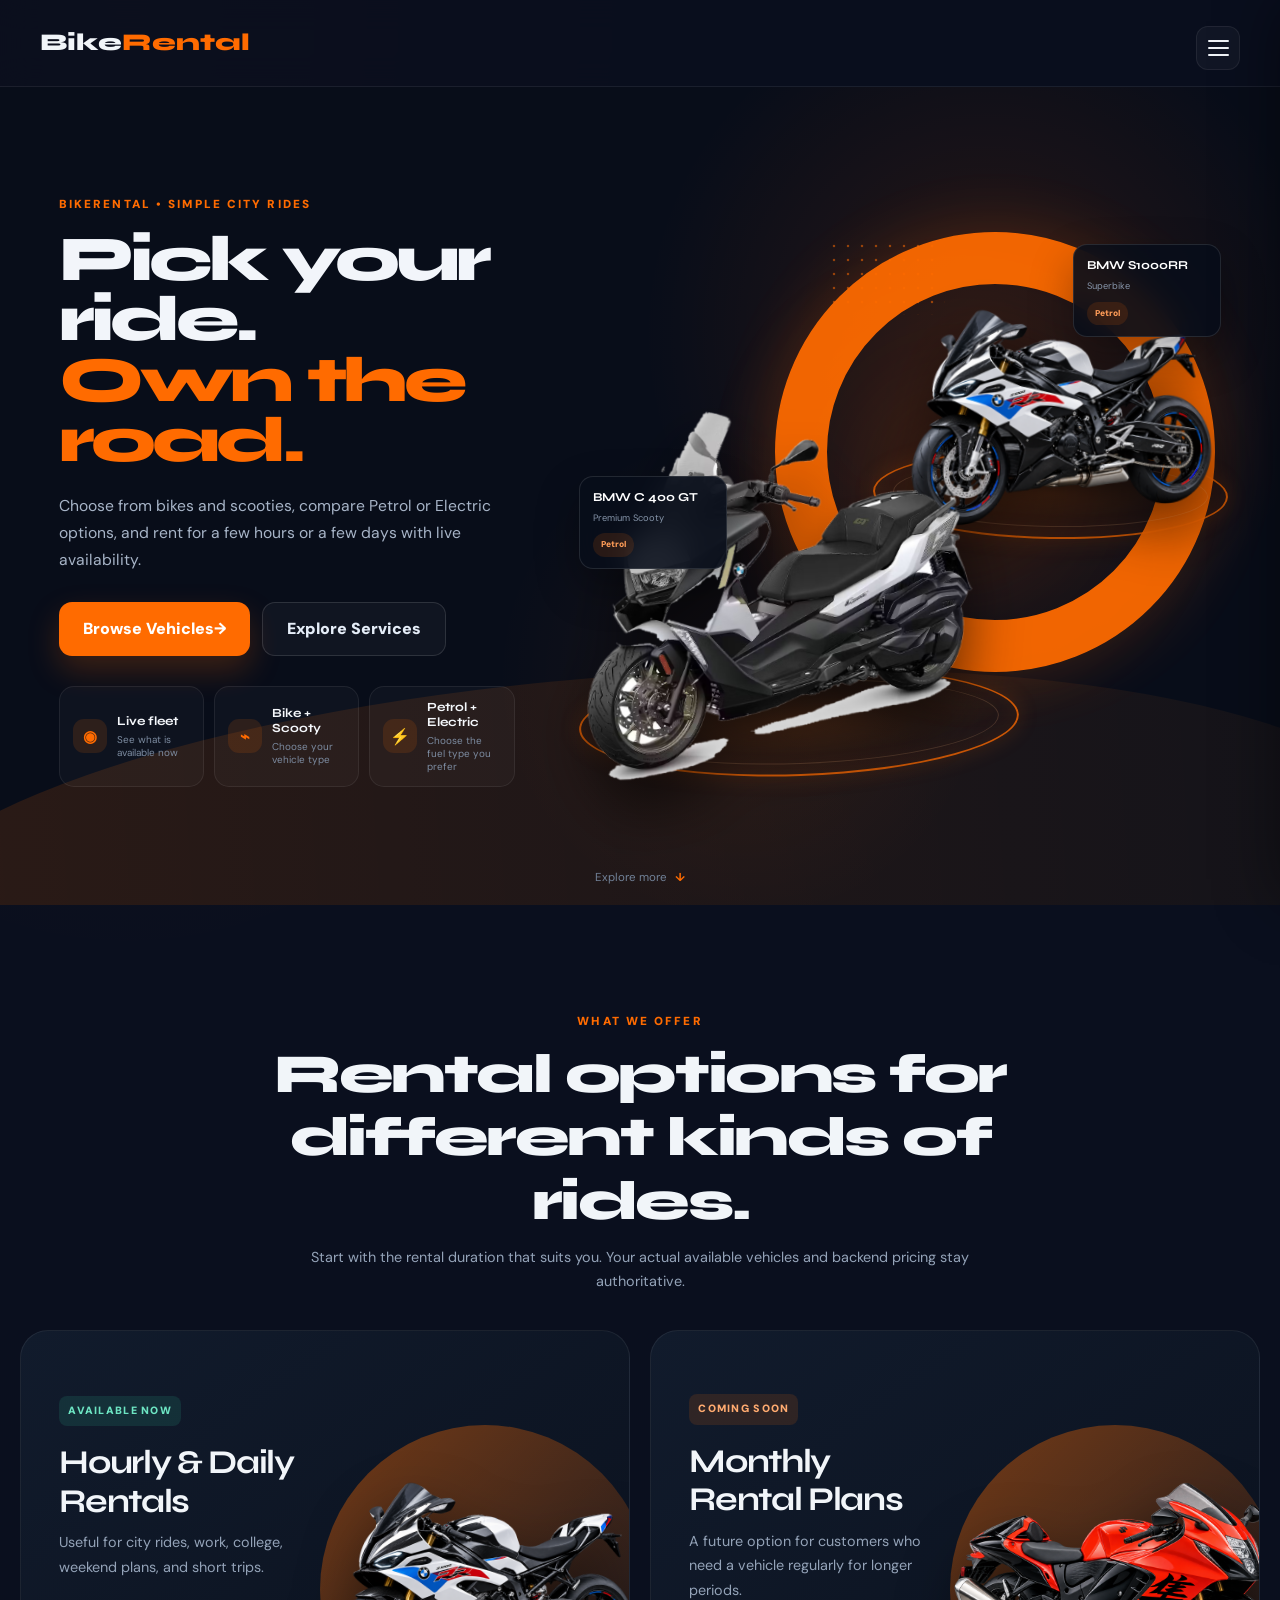
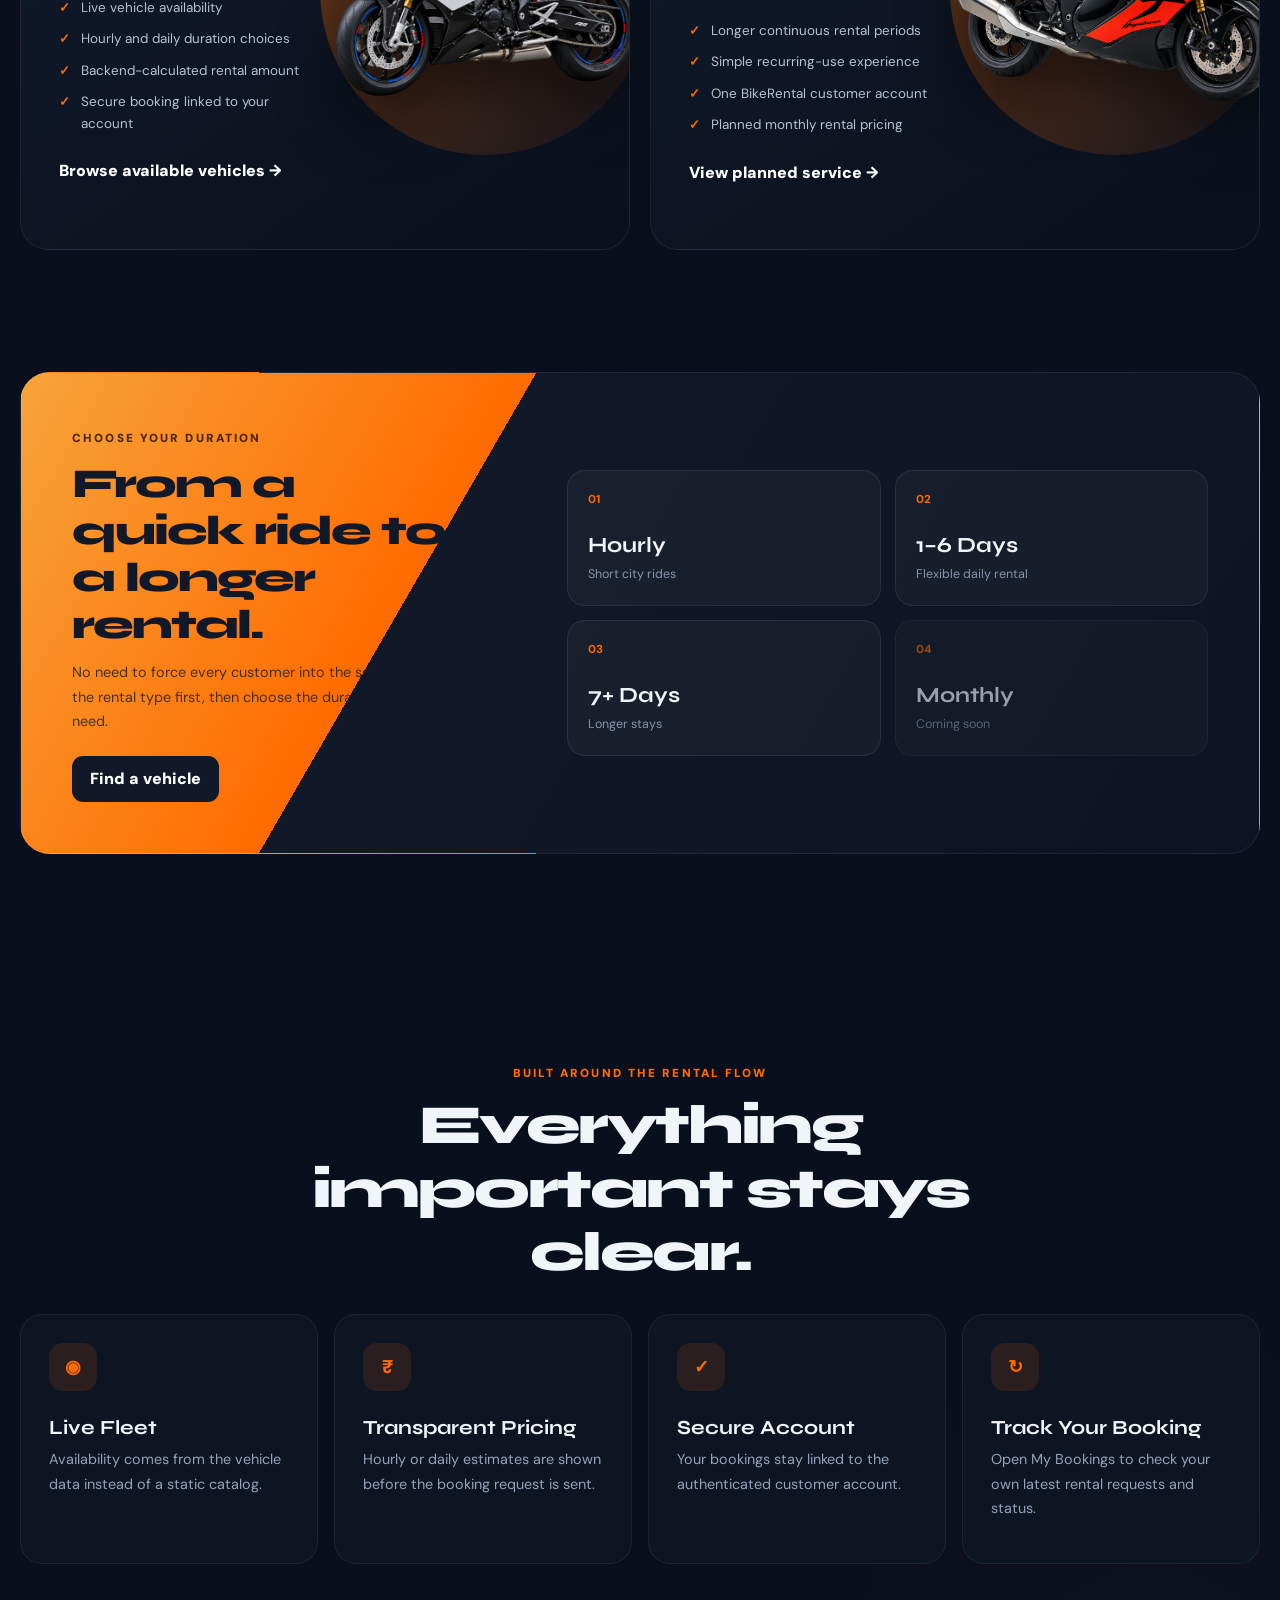
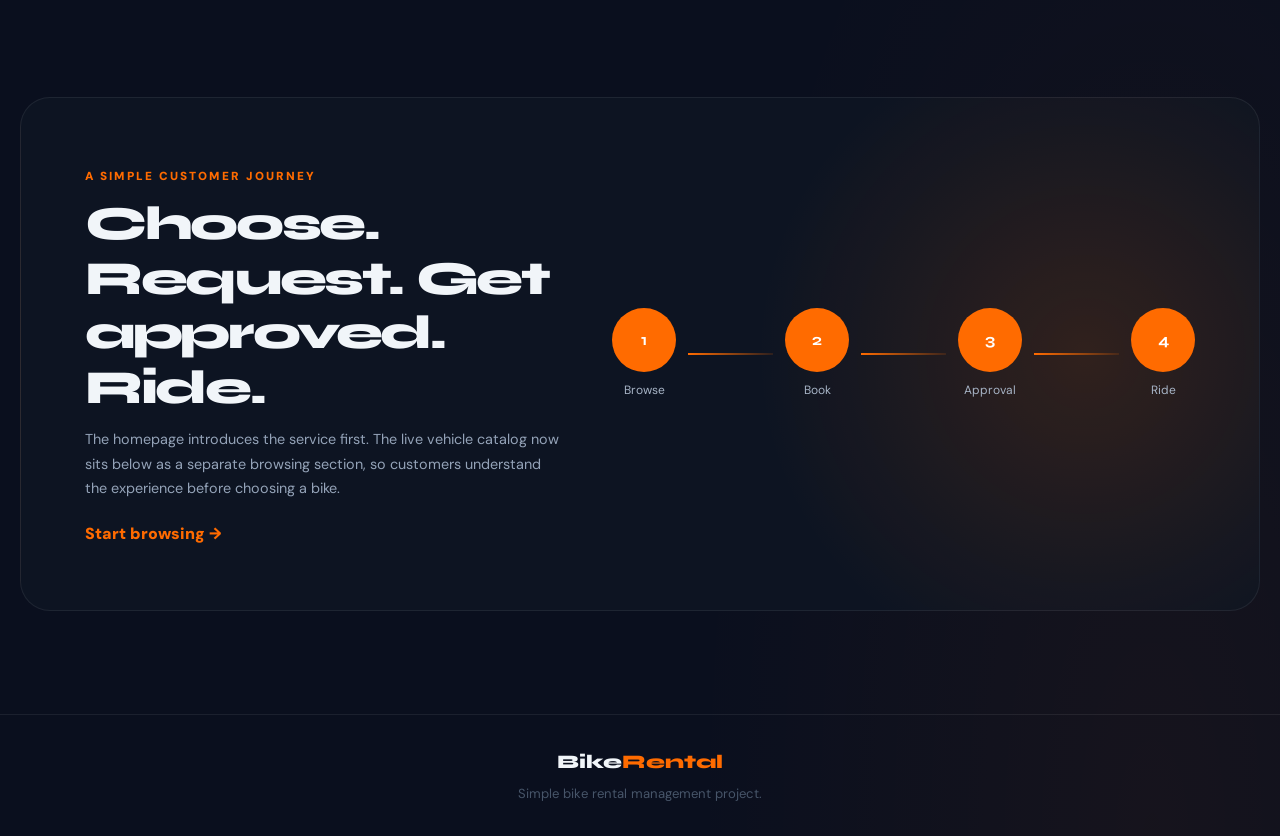
==== frontend/index.html @ 8c38095b "Restore premium responsive two vehicle homepage hero" ====
<!DOCTYPE html>
<html lang="en">

<head>
    <meta charset="UTF-8">
    <meta name="viewport" content="width=device-width, initial-scale=1.0">
    <meta name="theme-color" content="#0a0f1e">
    <title>Bike Rental</title>
    <link rel="stylesheet" href="user.css">
</head>

<body>
    <nav class="navbar">
        <a class="logo logo-link" href="/" aria-label="Bike Rental home">
            Bike<span>Rental</span>
        </a>

        <div class="nav-actions">
            <a class="nav-services-link" href="services.html">Services</a>

            <button id="myBookingsLink" class="nav-bookings-btn" type="button" onclick="scrollToMyBookings()" hidden>
                My Bookings
            </button>

            <a id="accountLink" class="login-nav-btn" href="account.html">
                Login / Sign Up
            </a>

            <div id="userMenu" class="user-menu" hidden>
                <button id="userMenuButton" class="user-menu-button" type="button" onclick="toggleUserMenu(event)"
                    aria-expanded="false">
                    <span id="userAvatar" class="user-avatar">U</span>
                    <span id="userMenuName" class="user-menu-name">User</span>
                    <span class="user-menu-arrow">⌄</span>
                </button>

                <div id="userMenuDropdown" class="user-menu-dropdown" hidden>
                    <a href="account.html"><span>Profile</span></a>
                    <button type="button" onclick="logoutUser()"><span>Logout</span></button>
                </div>
            </div>

            <a class="nav-phone" href="#help">☎ Need help?</a>
        </div>

        <button id="mobileMenuButton" class="mobile-menu-button" type="button"
            aria-label="Open navigation menu" aria-controls="mobileMenu" aria-expanded="false"
            onclick="toggleMobileMenu(event)">
            <span></span>
            <span></span>
            <span></span>
        </button>
    </nav>

    <div id="mobileMenuOverlay" class="mobile-menu-overlay" onclick="closeMobileMenu()"></div>

    <aside id="mobileMenu" class="mobile-menu-drawer" aria-hidden="true" aria-label="Site navigation">
        <div class="mobile-menu-header">
            <a class="logo mobile-menu-logo" href="index.html" onclick="closeMobileMenu()">
                Bike<span>Rental</span>
            </a>
            <button class="mobile-menu-close" type="button" aria-label="Close navigation menu"
                onclick="closeMobileMenu()">×</button>
        </div>

        <div id="mobileUserSummary" class="mobile-user-summary" hidden>
            <span id="mobileUserAvatar" class="mobile-user-avatar">U</span>
            <div>
                <strong id="mobileUserName">User</strong>
                <small>Signed in</small>
            </div>
        </div>

        <nav class="mobile-menu-links" aria-label="Customer menu">
            <a href="index.html" onclick="closeMobileMenu()">
                <span>⌂</span> Home
            </a>
            <a href="vehicles.html" onclick="closeMobileMenu()">
                <span>🏍</span> Browse Vehicles
            </a>
            <a href="services.html" onclick="closeMobileMenu()">
                <span>◇</span> Services
            </a>
            <a href="services.html#daily" onclick="closeMobileMenu()">
                <span>◷</span> Daily Rentals
            </a>
            <a href="services.html#monthly" onclick="closeMobileMenu()">
                <span>◫</span> Monthly Plans
            </a>
            <a href="vehicles.html#my-bookings" onclick="closeMobileMenu()">
                <span>▣</span> My Bookings
            </a>
            <a href="vehicles.html#help" onclick="closeMobileMenu()">
                <span>☎</span> Need Help?
            </a>
        </nav>

        <div class="mobile-menu-account">
            <a id="mobileAccountLink" class="mobile-menu-primary" href="account.html?mode=login"
                onclick="closeMobileMenu()">Login / Sign Up</a>

            <a id="mobileProfileLink" href="account.html" onclick="closeMobileMenu()" hidden>Profile</a>
            <button id="mobileLogoutButton" type="button" onclick="logoutUser(); closeMobileMenu();" hidden>Logout</button>
        </div>
    </aside>

    <main>
        <section class="home-hero home-hero-v8" aria-labelledby="homeHeroTitle">
            <div class="hero-v8-shell">
                <div class="hero-v8-copy">
                    <span class="home-kicker">BIKERENTAL • SIMPLE CITY RIDES</span>

                    <h1 id="homeHeroTitle">
                        Pick your ride.<br>
                        <span>Own the road.</span>
                    </h1>

                    <p>
                        Choose from bikes and scooties, compare Petrol or Electric options,
                        and rent for a few hours or a few days with live availability.
                    </p>

                    <div class="home-hero-actions hero-v8-actions">
                        <a class="home-primary-cta" href="vehicles.html">
                            Browse Vehicles <span>→</span>
                        </a>
                        <a class="home-secondary-cta" href="services.html">
                            Explore Services
                        </a>
                    </div>

                    <div class="hero-v8-highlights" aria-label="Rental highlights">
                        <div>
                            <span class="hero-v8-highlight-icon">◉</span>
                            <div>
                                <strong>Live fleet</strong>
                                <small>See what is available now</small>
                            </div>
                        </div>
                        <div>
                            <span class="hero-v8-highlight-icon">⌁</span>
                            <div>
                                <strong>Bike + Scooty</strong>
                                <small>Choose your vehicle type</small>
                            </div>
                        </div>
                        <div>
                            <span class="hero-v8-highlight-icon">⚡</span>
                            <div>
                                <strong>Petrol + Electric</strong>
                                <small>Choose the fuel type you prefer</small>
                            </div>
                        </div>
                    </div>
                </div>

                <div class="hero-v8-showcase" aria-label="Bike and scooter rental showcase">
                    <div class="hero-v8-glow" aria-hidden="true"></div>
                    <div class="hero-v8-arc" aria-hidden="true"></div>
                    <div class="hero-v8-dots" aria-hidden="true"></div>

                    <div class="hero-v8-platform hero-v8-platform-bike" aria-hidden="true"></div>
                    <div class="hero-v8-platform hero-v8-platform-scooty" aria-hidden="true"></div>

                    <img
                        class="hero-v8-vehicle hero-v8-bike"
                        src="images/bmw_s1000rr_cutout.png"
                        alt="BMW S1000RR sport bike"
                    >

                    <img
                        class="hero-v8-vehicle hero-v8-scooty"
                        src="images/bmw_c400gt_cutout.png"
                        alt="BMW C 400 GT scooter"
                    >

                    <div class="hero-v8-callout hero-v8-callout-bike">
                        <strong>BMW S1000RR</strong>
                        <small>Superbike</small>
                        <span>Petrol</span>
                    </div>

                    <div class="hero-v8-callout hero-v8-callout-scooty">
                        <strong>BMW C 400 GT</strong>
                        <small>Premium Scooty</small>
                        <span>Petrol</span>
                    </div>
                </div>
            </div>

            <a class="hero-scroll-cue hero-v8-scroll" href="#services-preview" aria-label="Scroll to services">
                <span>Explore more</span>
                <b>↓</b>
            </a>
        </section>

        <section id="services-preview" class="home-section home-services-section">
            <div class="home-section-heading">
                <span>WHAT WE OFFER</span>
                <h2>Rental options for different kinds of rides.</h2>
                <p>Start with the rental duration that suits you. Your actual available vehicles and backend pricing stay authoritative.</p>
            </div>

            <div class="home-service-grid">
                <article class="home-service-card home-service-card-live">
                    <div class="home-service-copy">
                        <span class="home-card-label">AVAILABLE NOW</span>
                        <h3>Hourly & Daily Rentals</h3>
                        <p>Useful for city rides, work, college, weekend plans, and short trips.</p>
                        <ul>
                            <li>Live vehicle availability</li>
                            <li>Hourly and daily duration choices</li>
                            <li>Backend-calculated rental amount</li>
                            <li>Secure booking linked to your account</li>
                        </ul>
                        <a href="vehicles.html">Browse available vehicles →</a>
                    </div>
                    <div class="home-service-art">
                        <div class="service-art-circle"></div>
                        <img src="images/bmw_s1000rr_cutout.png" alt="BMW-style sport bike">
                    </div>
                </article>

                <article class="home-service-card home-service-card-coming">
                    <div class="home-service-copy">
                        <span class="home-card-label coming">COMING SOON</span>
                        <h3>Monthly Rental Plans</h3>
                        <p>A future option for customers who need a vehicle regularly for longer periods.</p>
                        <ul>
                            <li>Longer continuous rental periods</li>
                            <li>Simple recurring-use experience</li>
                            <li>One BikeRental customer account</li>
                            <li>Planned monthly rental pricing</li>
                        </ul>
                        <a href="services.html#monthly">View planned service →</a>
                    </div>
                    <div class="home-service-art">
                        <div class="service-art-circle"></div>
                        <img src="images/suzuki_hayabusa_cutout.png" alt="Suzuki-style sport bike">
                    </div>
                </article>
            </div>
        </section>

        <section class="home-section duration-section">
            <div class="duration-banner">
                <div class="duration-intro">
                    <span>CHOOSE YOUR DURATION</span>
                    <h2>From a quick ride to a longer rental.</h2>
                    <p>No need to force every customer into the same plan. Pick the rental type first, then choose the duration you actually need.</p>
                    <a href="vehicles.html">Find a vehicle</a>
                </div>

                <div class="duration-options">
                    <article>
                        <b>01</b>
                        <strong>Hourly</strong>
                        <span>Short city rides</span>
                    </article>
                    <article>
                        <b>02</b>
                        <strong>1–6 Days</strong>
                        <span>Flexible daily rental</span>
                    </article>
                    <article>
                        <b>03</b>
                        <strong>7+ Days</strong>
                        <span>Longer stays</span>
                    </article>
                    <article class="duration-coming">
                        <b>04</b>
                        <strong>Monthly</strong>
                        <span>Coming soon</span>
                    </article>
                </div>
            </div>
        </section>

        <section class="home-section experience-section">
            <div class="home-section-heading compact-heading">
                <span>BUILT AROUND THE RENTAL FLOW</span>
                <h2>Everything important stays clear.</h2>
            </div>

            <div class="experience-grid">
                <article>
                    <div class="experience-icon">◉</div>
                    <h3>Live Fleet</h3>
                    <p>Availability comes from the vehicle data instead of a static catalog.</p>
                </article>
                <article>
                    <div class="experience-icon">₹</div>
                    <h3>Transparent Pricing</h3>
                    <p>Hourly or daily estimates are shown before the booking request is sent.</p>
                </article>
                <article>
                    <div class="experience-icon">✓</div>
                    <h3>Secure Account</h3>
                    <p>Your bookings stay linked to the authenticated customer account.</p>
                </article>
                <article>
                    <div class="experience-icon">↻</div>
                    <h3>Track Your Booking</h3>
                    <p>Open My Bookings to check your own latest rental requests and status.</p>
                </article>
            </div>
        </section>

        <section class="home-section rider-story-section">
            <div class="rider-story-card">
                <div class="rider-story-copy">
                    <span>A SIMPLE CUSTOMER JOURNEY</span>
                    <h2>Choose. Request. Get approved. Ride.</h2>
                    <p>The homepage introduces the service first. The live vehicle catalog now sits below as a separate browsing section, so customers understand the experience before choosing a bike.</p>
                    <a href="vehicles.html">Start browsing →</a>
                </div>
                <div class="rider-story-steps" aria-label="Booking flow">
                    <div><b>1</b><span>Browse</span></div>
                    <i></i>
                    <div><b>2</b><span>Book</span></div>
                    <i></i>
                    <div><b>3</b><span>Approval</span></div>
                    <i></i>
                    <div><b>4</b><span>Ride</span></div>
                </div>
            </div>
        </section>

    </main>


    <footer>
        <div class="logo">Bike<span>Rental</span></div>
        <div>Simple bike rental management project.</div>
    </footer>

    <script src="config.js"></script>
    <script src="home.js"></script>
</body>

</html>
---- frontend/user.css ----
/* ==============================
   🎨 CSS VARIABLES & THEME
============================== */
@import url('https://fonts.googleapis.com/css2?family=Syne:wght@400;600;700;800&family=DM+Sans:wght@400;500;600&display=swap');

:root {
    --bg-base:        #0a0f1e;
    --bg-card:        #111827;
    --bg-card-hover:  #1a2438;
    --bg-input:       #1e293b;
    --orange:         #ff6b00;
    --orange-soft:    rgba(255, 107, 0, 0.12);
    --orange-border:  rgba(255, 107, 0, 0.35);
    --green:          #22c55e;
    --green-dark:     #16a34a;
    --red:            #ef4444;
    --text-primary:   #f1f5f9;
    --text-secondary: #94a3b8;
    --text-muted:     #475569;
    --border:         rgba(255, 255, 255, 0.07);
    --border-hover:   rgba(255, 255, 255, 0.14);
    --radius-sm:      8px;
    --radius-md:      14px;
    --radius-lg:      20px;
    --radius-xl:      28px;
    --shadow-card:    0 4px 24px rgba(0, 0, 0, 0.45);
    --shadow-hover:   0 12px 40px rgba(0, 0, 0, 0.6);
    --font-display:   'Syne', sans-serif;
    --font-body:      'DM Sans', sans-serif;
    --transition:     0.25s cubic-bezier(0.4, 0, 0.2, 1);
}

/* ==============================
   🌙 RESET & GLOBAL
============================== */
*, *::before, *::after {
    box-sizing: border-box;
    margin: 0;
    padding: 0;
}

html {
    scroll-behavior: smooth;
}

body {
    font-family: var(--font-body);
    background: var(--bg-base);
    color: var(--text-primary);
    line-height: 1.6;
    min-height: 100vh;
    overflow-x: hidden;
    /* subtle noise grain */
    background-image:
        radial-gradient(ellipse 80% 40% at 10% 0%, rgba(255,107,0,0.07) 0%, transparent 60%),
        radial-gradient(ellipse 60% 50% at 90% 100%, rgba(255,107,0,0.05) 0%, transparent 60%);
}

/* ==============================
   🔤 TYPOGRAPHY
============================== */
h1, h2, h3, h4 {
    font-family: var(--font-display);
    font-weight: 800;
    line-height: 1.15;
    color: var(--text-primary);
}

h1 { font-size: clamp(2rem, 5vw, 3.5rem); }
h2 { font-size: clamp(1.5rem, 3vw, 2.25rem); }
h3 { font-size: 1.1rem; font-weight: 700; }

p {
    font-size: 0.9rem;
    color: var(--text-secondary);
    line-height: 1.7;
}

.accent { color: var(--orange); }

/* ==============================
   🧭 NAVBAR
============================== */
nav, .navbar {
    display: flex;
    align-items: center;
    justify-content: space-between;
    padding: 1rem 2.5rem;
    background: rgba(10, 15, 30, 0.85);
    backdrop-filter: blur(16px);
    -webkit-backdrop-filter: blur(16px);
    border-bottom: 1px solid var(--border);
    position: sticky;
    top: 0;
    z-index: 100;
}

.logo {
    font-family: var(--font-display);
    font-size: 1.5rem;
    font-weight: 800;
    color: var(--text-primary);
}

.logo span { color: var(--orange); }

.nav-links {
    display: flex;
    gap: 2rem;
    list-style: none;
}

.nav-links a {
    font-family: var(--font-body);
    font-size: 0.9rem;
    font-weight: 500;
    color: var(--text-secondary);
    text-decoration: none;
    transition: color var(--transition);
}

.nav-links a:hover { color: var(--text-primary); }

.nav-phone {
    display: flex;
    align-items: center;
    gap: 8px;
    font-size: 0.88rem;
    font-weight: 600;
    color: var(--orange);
    text-decoration: none;
}

/* ==============================
   📦 SECTION WRAPPER
============================== */
.section {
    padding: 4rem 2rem;
    max-width: 1200px;
    margin: 0 auto;
}

.section-label {
    display: inline-block;
    font-size: 0.7rem;
    font-weight: 700;
    letter-spacing: 0.15em;
    text-transform: uppercase;
    color: var(--orange);
    background: var(--orange-soft);
    border: 1px solid var(--orange-border);
    border-radius: 100px;
    padding: 5px 14px;
    margin-bottom: 12px;
}

/* ==============================
   🚲 VEHICLE GRID
============================== */
.grid {
    display: grid;
    grid-template-columns: repeat(auto-fill, minmax(240px, 1fr));
    gap: 20px;
    padding: 20px;
}

/* ==============================
   🃏 VEHICLE CARD
============================== */
.card {
    background: var(--bg-card);
    border: 1px solid var(--border);
    border-radius: var(--radius-lg);
    padding: 0;
    overflow: hidden;
    transition: transform var(--transition), box-shadow var(--transition), border-color var(--transition);
    cursor: pointer;
    position: relative;
}

.card::before {
    content: '';
    position: absolute;
    inset: 0;
    border-radius: var(--radius-lg);
    background: linear-gradient(135deg, var(--orange-soft) 0%, transparent 60%);
    opacity: 0;
    transition: opacity var(--transition);
    pointer-events: none;
    z-index: 0;
}

.card:hover {
    transform: translateY(-6px);
    box-shadow: var(--shadow-hover);
    border-color: var(--orange-border);
}

.card:hover::before {
    opacity: 1;
}

.card-body {
    padding: 14px 16px 18px;
    position: relative;
    z-index: 1;
}

/* ==============================
   🖼 CARD IMAGE
============================== */
.card img,
img {
    width: 100%;
    height: 160px;
    object-fit: cover;
    border-radius: 0;
    display: block;
    transition: transform var(--transition);
}

.card:hover img {
    transform: scale(1.04);
}

/* availability badge */
.badge {
    position: absolute;
    top: 12px;
    right: 12px;
    font-size: 0.68rem;
    font-weight: 700;
    letter-spacing: 0.06em;
    text-transform: uppercase;
    padding: 4px 10px;
    border-radius: 100px;
    z-index: 2;
}

.badge.available {
    background: rgba(34, 197, 94, 0.2);
    color: #4ade80;
    border: 1px solid rgba(34, 197, 94, 0.4);
}

.badge.unavailable {
    background: rgba(239, 68, 68, 0.2);
    color: #f87171;
    border: 1px solid rgba(239, 68, 68, 0.35);
}

.card-name {
    font-family: var(--font-display);
    font-size: 1rem;
    font-weight: 700;
    color: var(--text-primary);
    margin-bottom: 4px;
}

.card-price {
    font-size: 0.82rem;
    color: var(--text-muted);
    margin-bottom: 12px;
}

.card-price strong {
    color: var(--orange);
    font-size: 1.05rem;
    font-weight: 700;
}

/* ==============================
   🔘 BUTTONS
============================== */
button,
.btn {
    margin-top: 10px;
    padding: 11px 16px;
    width: 100%;
    background: var(--green);
    border: none;
    color: #fff;
    font-family: var(--font-body);
    font-size: 0.88rem;
    font-weight: 600;
    border-radius: var(--radius-sm);
    cursor: pointer;
    transition: background var(--transition), transform var(--transition), box-shadow var(--transition);
    position: relative;
    overflow: hidden;
}

button::after {
    content: '';
    position: absolute;
    inset: 0;
    background: rgba(255,255,255,0);
    transition: background var(--transition);
}

button:hover {
    background: var(--green-dark);
    transform: translateY(-1px);
    box-shadow: 0 6px 20px rgba(34, 197, 94, 0.3);
}

button:active {
    transform: scale(0.98);
}

button:disabled {
    background: rgba(239, 68, 68, 0.2);
    color: #f87171;
    border: 1px solid rgba(239, 68, 68, 0.35);
    cursor: not-allowed;
    transform: none;
    box-shadow: none;
}

/* orange CTA variant */
.btn-primary {
    background: var(--orange);
    box-shadow: 0 4px 16px rgba(255, 107, 0, 0.3);
}

.btn-primary:hover {
    background: #e55e00;
    box-shadow: 0 8px 24px rgba(255, 107, 0, 0.45);
}

/* outline variant */
.btn-outline {
    background: transparent;
    border: 1px solid var(--border-hover);
    color: var(--text-primary);
}

.btn-outline:hover {
    border-color: var(--orange-border);
    background: var(--orange-soft);
    box-shadow: none;
}

/* ==============================
   🔢 HOW IT WORKS
============================== */
.process-card {
    background: #111827;
    border: 1px solid var(--border);
    border-radius: var(--radius-xl);
    padding: 3rem 2.5rem 3.5rem;
    margin-bottom: 20px;
    position: relative;
    overflow: hidden;
}

.process-card::before {
    content: '';
    position: absolute;
    top: -80px; left: -80px;
    width: 260px; height: 260px;
    background: radial-gradient(circle, rgba(255,107,0,0.1) 0%, transparent 70%);
    pointer-events: none;
}

.steps-grid {
    display: grid;
    grid-template-columns: repeat(4, 1fr);
    gap: 0;
    margin-top: 2.5rem;
    position: relative;
}

.step {
    display: flex;
    flex-direction: column;
    align-items: center;
    text-align: center;
    padding: 0 1.25rem;
    position: relative;
}

.step:not(:last-child)::after {
    content: '';
    position: absolute;
    top: 28px;
    left: 60%;
    width: 80%;
    height: 1px;
    background: linear-gradient(90deg, var(--orange) 0%, #2a2a2a 100%);
}

.circle {
    width: 56px;
    height: 56px;
    border-radius: 50%;
    border: 2px solid var(--orange);
    background: #1a1a1a;
    display: flex;
    align-items: center;
    justify-content: center;
    font-family: var(--font-display);
    font-size: 1.3rem;
    font-weight: 800;
    color: var(--orange);
    margin-bottom: 1.2rem;
    position: relative;
    z-index: 1;
    transition: background var(--transition), box-shadow var(--transition);
}

.circle::before {
    content: '';
    position: absolute;
    inset: -7px;
    border-radius: 50%;
    border: 1px solid rgba(255,107,0,0.2);
}

.step:hover .circle {
    background: var(--orange-soft);
    box-shadow: 0 0 24px rgba(255,107,0,0.25);
}

.step h3 {
    font-size: 0.95rem;
    font-weight: 700;
    color: var(--text-primary);
    margin-bottom: 8px;
}

.step p {
    font-size: 0.8rem;
    color: var(--text-muted);
    line-height: 1.65;
}

/* ==============================
   📞 HELP CARD
============================== */
.help-card {
    background: linear-gradient(135deg, #1a0e00 0%, #111827 55%, var(--bg-base) 100%);
    border: 1px solid rgba(255,107,0,0.2);
    border-radius: var(--radius-xl);
    padding: 3rem 2.5rem;
    text-align: center;
    position: relative;
    overflow: hidden;
}

.help-card::before {
    content: '';
    position: absolute;
    top: 50%; left: 50%;
    transform: translate(-50%, -50%);
    width: 500px; height: 220px;
    background: radial-gradient(ellipse, rgba(255,107,0,0.08) 0%, transparent 70%);
    pointer-events: none;
}

.help-card h2 {
    font-size: 1.75rem;
    margin-bottom: 10px;
    position: relative;
}

.help-card p {
    font-size: 0.9rem;
    max-width: 420px;
    margin: 0 auto 2rem;
    position: relative;
}

.contact-info {
    display: flex;
    align-items: center;
    justify-content: center;
    gap: 10px;
    flex-wrap: wrap;
    position: relative;
}

.info-item {
    display: flex;
    align-items: center;
    gap: 9px;
    background: #1a1a1a;
    border: 1px solid #2a2a2a;
    border-radius: 100px;
    padding: 10px 18px;
    font-size: 0.85rem;
    font-weight: 600;
    color: var(--text-primary);
    transition: border-color var(--transition);
}

.info-item:hover {
    border-color: var(--orange-border);
}

.info-item .icon {
    font-size: 14px;
    line-height: 1;
}

.info-item.gray-text {
    color: var(--text-muted);
    font-weight: 500;
}

/* ==============================
   📝 BOOKING FORM
============================== */
.form-card {
    background: var(--bg-card);
    border: 1px solid var(--border);
    border-radius: var(--radius-xl);
    padding: 2.5rem;
    max-width: 520px;
    margin: 0 auto;
}

.form-group {
    margin-bottom: 1.2rem;
    text-align: left;
}

label {
    display: block;
    font-size: 0.8rem;
    font-weight: 600;
    color: var(--text-secondary);
    margin-bottom: 6px;
    letter-spacing: 0.03em;
}

input,
select,
textarea {
    width: 100%;
    padding: 11px 14px;
    background: var(--bg-input);
    border: 1px solid var(--border);
    border-radius: var(--radius-sm);
    color: var(--text-primary);
    font-family: var(--font-body);
    font-size: 0.9rem;
    outline: none;
    transition: border-color var(--transition), box-shadow var(--transition);
}

input:focus,
select:focus,
textarea:focus {
    border-color: var(--orange-border);
    box-shadow: 0 0 0 3px rgba(255,107,0,0.1);
}

input::placeholder,
textarea::placeholder {
    color: var(--text-muted);
}

select option {
    background: var(--bg-card);
}

textarea {
    resize: vertical;
    min-height: 100px;
}

/* ==============================
   🏷️ STATUS & MISC
============================== */
.status-dot {
    width: 8px;
    height: 8px;
    border-radius: 50%;
    display: inline-block;
    margin-right: 5px;
}

.status-dot.green { background: var(--green); }
.status-dot.red   { background: var(--red); }

.tag {
    display: inline-block;
    font-size: 0.7rem;
    font-weight: 600;
    padding: 3px 10px;
    border-radius: 100px;
    letter-spacing: 0.04em;
}

.tag.orange {
    background: var(--orange-soft);
    color: var(--orange);
    border: 1px solid var(--orange-border);
}

/* ==============================
   🦶 FOOTER
============================== */
footer {
    border-top: 1px solid var(--border);
    padding: 2rem;
    text-align: center;
    font-size: 0.82rem;
    color: var(--text-muted);
    font-family: var(--font-body);
}

footer .logo {
    font-size: 1.2rem;
    margin-bottom: 6px;
}

/* ==============================
   ✨ REVEAL ANIMATION
============================== */
.reveal {
    opacity: 0;
    transform: translateY(28px);
    animation: revealUp 0.55s cubic-bezier(0.4, 0, 0.2, 1) forwards;
}

@keyframes revealUp {
    to { opacity: 1; transform: translateY(0); }
}

/* stagger helper classes */
.delay-1 { animation-delay: 0.1s; }
.delay-2 { animation-delay: 0.2s; }
.delay-3 { animation-delay: 0.3s; }
.delay-4 { animation-delay: 0.4s; }

/* ==============================
   📱 RESPONSIVE
============================== */
@media (max-width: 900px) {
    .steps-grid {
        grid-template-columns: repeat(2, 1fr);
        gap: 2rem;
    }

    .step:not(:last-child)::after { display: none; }

    nav, .navbar { padding: 1rem 1.25rem; }
}

@media (max-width: 600px) {
    .grid {
        grid-template-columns: repeat(auto-fill, minmax(160px, 1fr));
        padding: 12px;
        gap: 12px;
    }

    .steps-grid {
        grid-template-columns: 1fr;
        gap: 1.5rem;
    }

    .process-card,
    .help-card {
        padding: 2rem 1.25rem;
        border-radius: var(--radius-lg);
    }

    .contact-info {
        flex-direction: column;
        align-items: stretch;
    }

    .info-item { justify-content: center; }

    .nav-links { display: none; }

    h2 { font-size: 1.5rem; }
}
/* ==============================
   ✅ FUNCTIONAL BOOKING UI
============================== */
.hero-section { padding-top: 3rem; }
.hero-copy { max-width: 620px; margin-top: 10px; font-size: 1rem; }
.image-placeholder {
    width: 100%; height: 160px; display: grid; place-items: center;
    font-size: 3rem; background: var(--bg-input);
}
.loading-card, .empty-state {
    grid-column: 1 / -1; padding: 2rem; text-align: center;
    border: 1px dashed var(--border-hover); border-radius: var(--radius-lg);
    color: var(--text-secondary); background: var(--bg-card);
}
.error-state { color: #fca5a5; }
.status-section { padding-top: 0; }
.status-card { max-width: 760px; }
.status-card h2 { margin-bottom: 6px; }
.status-search-row { display: grid; grid-template-columns: 1fr 180px; gap: 12px; margin-top: 18px; }
.status-search-row button { margin-top: 0; }
.lookup-result, .estimate-box {
    margin-top: 16px; padding: 14px; border-radius: var(--radius-sm);
    background: var(--bg-input); border: 1px solid var(--border);
}
.lookup-grid { display: grid; grid-template-columns: repeat(4, 1fr); gap: 12px; }
.lookup-grid div, .success-summary div { display: flex; flex-direction: column; gap: 2px; }
.lookup-grid span, .success-summary span { color: var(--text-muted); font-size: .72rem; text-transform: uppercase; letter-spacing: .05em; }
.lookup-error { color: #f87171; }
.status-pending { color: #fbbf24; }
.status-approved { color: #4ade80; }
.status-rejected { color: #f87171; }
.status-completed { color: #38bdf8; }

body.modal-open { overflow: hidden; }
.modal { display: none; position: fixed; inset: 0; z-index: 1000; align-items: center; justify-content: center; padding: 18px; }
.modal.open { display: flex; }
.modal-backdrop { position: absolute; inset: 0; background: rgba(0,0,0,.72); backdrop-filter: blur(6px); }
.modal-card {
    width: min(520px, 100%); max-height: 92vh; overflow-y: auto;
    position: relative; z-index: 1; background: var(--bg-card);
    border: 1px solid var(--border-hover); border-radius: var(--radius-xl);
    padding: 2rem; box-shadow: var(--shadow-hover);
}
.modal-close {
    position: absolute; top: 12px; right: 14px; width: 38px; height: 38px;
    padding: 0; margin: 0; border-radius: 50%; background: var(--bg-input); color: var(--text-primary);
    font-size: 1.5rem; line-height: 1;
}
.modal-close:hover { background: #334155; box-shadow: none; }
.selected-bike-summary { margin: 8px 0 20px; color: var(--orange); font-weight: 600; }
.estimate-box { margin: 0 0 10px; color: var(--text-secondary); }
.estimate-box strong { color: var(--orange); }
.success-card { text-align: center; }
.success-icon {
    width: 58px; height: 58px; margin: 0 auto 14px; border-radius: 50%;
    display: grid; place-items: center; background: rgba(34,197,94,.16); color: #4ade80;
    border: 1px solid rgba(34,197,94,.35); font-size: 1.8rem; font-weight: 800;
}
.booking-id-label { margin-top: 18px; font-size: .75rem; text-transform: uppercase; letter-spacing: .1em; }
.booking-id { font-family: var(--font-display); font-size: 2.4rem; font-weight: 800; color: var(--orange); margin: 2px 0 18px; }
.success-summary {
    display: grid; grid-template-columns: 1fr 1fr; gap: 12px; text-align: left;
    background: var(--bg-input); border: 1px solid var(--border); padding: 14px;
    border-radius: var(--radius-md); margin-bottom: 18px;
}
.success-summary strong { color: var(--text-primary); font-size: .9rem; }

@media (max-width: 600px) {
    .status-search-row { grid-template-columns: 1fr; }
    .lookup-grid { grid-template-columns: 1fr 1fr; }
    .modal-card { padding: 1.4rem; }
    .success-summary { grid-template-columns: 1fr; }
}

/* ==============================
   POLISH + VALIDATION PASS
============================== */
.logo-link { text-decoration: none; }
.nav-actions { display: flex; align-items: center; gap: 1.2rem; }
.nav-link {
    color: var(--text-secondary); text-decoration: none; font-size: .86rem;
    font-weight: 600; transition: color var(--transition);
}
.nav-link:hover { color: var(--text-primary); }

.hero-heading-row {
    display: flex; align-items: flex-end; justify-content: space-between;
    gap: 2rem; margin-bottom: 1.4rem;
}
.hero-copy { color: #a7b4c7; }
.refresh-btn {
    width: auto; min-width: 112px; margin: 0 0 6px; background: transparent;
    color: var(--text-secondary); border: 1px solid var(--border-hover); box-shadow: none;
}
.refresh-btn:hover { background: var(--bg-input); color: var(--text-primary); box-shadow: none; }
.refresh-btn:disabled { background: transparent; color: var(--text-muted); border-color: var(--border); }

.vehicle-stats {
    display: flex; gap: 10px; flex-wrap: wrap; margin: 0 20px 2px;
}
.stat-chip {
    display: inline-flex; align-items: center; gap: 8px; padding: 8px 12px;
    border: 1px solid var(--border); border-radius: 999px; background: rgba(17, 24, 39, .75);
    color: var(--text-secondary); font-size: .78rem;
}
.stat-chip strong { color: var(--text-primary); font-size: .9rem; }
.available-chip strong { color: #4ade80; }

.card { cursor: default; display: flex; flex-direction: column; min-height: 100%; }
.card-image-wrap { overflow: hidden; background: #fff; min-height: 160px; }
.card-image-wrap img { object-fit: contain; background: #fff; }
.card-body { display: flex; flex-direction: column; flex: 1; }
.card-type { min-height: 1.6em; }
.card-price { display: flex; align-items: baseline; gap: 4px; margin-top: auto; }
.card-price span { color: var(--text-muted); }
.card-body button { margin-top: 4px; }
.unavailable-btn:disabled {
    background: rgba(148, 163, 184, .08); color: #94a3b8;
    border: 1px solid rgba(148, 163, 184, .18);
}

.skeleton-card {
    height: 305px; border-radius: var(--radius-lg); border: 1px solid var(--border);
    background: linear-gradient(90deg, #111827 25%, #182236 37%, #111827 63%);
    background-size: 400% 100%; animation: skeleton 1.2s ease-in-out infinite;
}
@keyframes skeleton { 0% { background-position: 100% 0; } 100% { background-position: 0 0; } }

.empty-state { display: grid; justify-items: center; gap: 8px; }
.empty-state small { display: block; color: var(--text-muted); }
.retry-btn { width: auto; margin-top: 8px; background: var(--orange); }

.field-wrap { position: relative; }
.compact-field { min-width: 0; }
.form-grid-two { display: grid; grid-template-columns: 1fr 1fr; gap: 14px; }
.field-error {
    display: block; min-height: 18px; padding-top: 4px; color: #fca5a5;
    font-size: .73rem; line-height: 1.35;
}
.input-error, input.input-error {
    border-color: rgba(239, 68, 68, .7) !important;
    box-shadow: 0 0 0 3px rgba(239, 68, 68, .09) !important;
}
.phone-input-wrap {
    display: flex; align-items: stretch; border: 1px solid var(--border);
    border-radius: var(--radius-sm); background: var(--bg-input); overflow: hidden;
    transition: border-color var(--transition), box-shadow var(--transition);
}
.phone-input-wrap:focus-within {
    border-color: var(--orange-border); box-shadow: 0 0 0 3px rgba(255,107,0,.1);
}
.phone-prefix {
    display: flex; align-items: center; padding: 0 12px; color: var(--text-secondary);
    border-right: 1px solid var(--border); font-size: .86rem; font-weight: 600;
}
.phone-input-wrap input { border: 0; box-shadow: none !important; border-radius: 0; }
.phone-input-wrap:has(input.input-error) { border-color: rgba(239,68,68,.7); box-shadow: 0 0 0 3px rgba(239,68,68,.09); }
.duration-input-wrap { position: relative; }
.duration-input-wrap input { padding-right: 56px; }
.duration-input-wrap span {
    position: absolute; right: 13px; top: 50%; transform: translateY(-50%);
    color: var(--text-muted); font-size: .8rem; pointer-events: none;
}
.form-note { font-size: .76rem; margin: 3px 0 12px; color: var(--text-muted); }

.estimate-box {
    display: grid; grid-template-columns: 1fr auto; align-items: center; gap: 2px 14px;
    padding: 14px 16px;
}
.estimate-box > span { font-size: .82rem; color: var(--text-secondary); }
.estimate-box > strong { font-size: 1.15rem; }
.estimate-box > small { grid-column: 1 / -1; color: var(--text-muted); }

.status-card { box-shadow: var(--shadow-card); }
.lookup-result { overflow: hidden; }
.lookup-loading { color: var(--text-secondary); text-align: center; padding: 6px; }
.lookup-grid { grid-template-columns: repeat(3, 1fr); }
.status-badge {
    display: inline-flex; align-items: center; justify-content: center; align-self: flex-start;
    padding: 4px 9px; border-radius: 999px; font-size: .74rem; background: rgba(255,255,255,.05);
}
.lookup-error { display: flex; flex-direction: column; gap: 3px; }
.lookup-error span { color: #fca5a5; font-size: .8rem; }

.modal.open .modal-backdrop { animation: fadeIn .18s ease-out both; }
.modal.open .modal-card { animation: modalIn .22s cubic-bezier(.2,.8,.2,1) both; }
@keyframes fadeIn { from { opacity: 0; } to { opacity: 1; } }
@keyframes modalIn { from { opacity: 0; transform: translateY(14px) scale(.98); } to { opacity: 1; transform: translateY(0) scale(1); } }
.booking-id-row { display: flex; justify-content: center; align-items: center; gap: 10px; margin-bottom: 18px; }
.booking-id-row .booking-id { margin: 0; }
.copy-id-btn {
    width: auto; margin: 0; padding: 8px 11px; background: var(--bg-input);
    color: var(--text-secondary); border: 1px solid var(--border-hover); box-shadow: none;
}
.copy-id-btn:hover { background: #334155; color: var(--text-primary); box-shadow: none; }

button.is-loading { cursor: wait; opacity: .85; }
button:focus-visible, a:focus-visible, input:focus-visible {
    outline: 2px solid var(--orange); outline-offset: 3px;
}

.toast-container {
    position: fixed; right: 18px; bottom: 18px; z-index: 2000;
    display: grid; gap: 10px; width: min(360px, calc(100vw - 36px)); pointer-events: none;
}
.toast {
    transform: translateY(12px); opacity: 0; padding: 12px 14px;
    border-radius: var(--radius-md); background: #172033; color: var(--text-primary);
    border: 1px solid var(--border-hover); box-shadow: var(--shadow-card);
    font-size: .84rem; transition: .22s ease; pointer-events: auto;
}
.toast.show { transform: translateY(0); opacity: 1; }
.toast.success { border-color: rgba(34,197,94,.35); }
.toast.error { border-color: rgba(239,68,68,.45); color: #fecaca; }
.toast.info { border-color: rgba(56,189,248,.35); }

.sr-only {
    position: absolute; width: 1px; height: 1px; padding: 0; margin: -1px;
    overflow: hidden; clip: rect(0,0,0,0); white-space: nowrap; border: 0;
}

@media (prefers-reduced-motion: reduce) {
    *, *::before, *::after { scroll-behavior: auto !important; animation-duration: .01ms !important; animation-iteration-count: 1 !important; transition-duration: .01ms !important; }
}

@media (max-width: 760px) {
    .hero-heading-row { align-items: flex-start; flex-direction: column; gap: 1rem; }
    .refresh-btn { margin: 0; }
    .form-grid-two { grid-template-columns: 1fr; gap: 0; }
    .lookup-grid { grid-template-columns: 1fr 1fr; }
    .nav-link { display: none; }
}

@media (max-width: 480px) {
    .section { padding-left: 1rem; padding-right: 1rem; }
    .grid { grid-template-columns: 1fr; padding-left: 0; padding-right: 0; }
    .vehicle-stats { margin-left: 0; margin-right: 0; }
    .stat-chip { flex: 1 1 auto; justify-content: center; }
    .lookup-grid { grid-template-columns: 1fr; }
    .nav-phone { font-size: .78rem; }
    .modal { padding: 10px; }
}


/* ==============================
   FINAL CUSTOMER LAYOUT POLISH
============================== */
.fleet-toolbar {
    display: flex;
    align-items: center;
    justify-content: space-between;
    gap: 16px;
    margin: 0 20px 2px;
}

.fleet-toolbar .vehicle-stats {
    margin: 0;
    min-width: 0;
}

.fleet-toolbar .refresh-btn {
    flex: 0 0 auto;
    margin: 0;
}

.card-image-wrap {
    height: 176px;
    min-height: 176px;
    display: flex;
    align-items: center;
    justify-content: center;
}

.card-image-wrap img {
    width: 100%;
    height: 100%;
    object-fit: contain;
}

.card-body {
    min-height: 154px;
}

@media (min-width: 1060px) {
    .grid {
        grid-template-columns: repeat(4, minmax(0, 1fr));
    }

    /* Keep a lone card in the last row visually balanced instead of pinned left. */
    .grid > .card:last-child:nth-child(4n + 1) {
        grid-column: 2 / 4;
        width: calc(50% - 10px);
        min-width: 240px;
        justify-self: center;
    }
}

@media (max-width: 760px) {
    .fleet-toolbar {
        align-items: stretch;
        flex-direction: column;
        margin-left: 0;
        margin-right: 0;
        gap: 12px;
    }

    .fleet-toolbar .refresh-btn {
        align-self: flex-start;
    }
}

@media (max-width: 480px) {
    .fleet-toolbar .refresh-btn {
        width: 100%;
    }

    .card-image-wrap {
        height: 190px;
        min-height: 190px;
    }
}

/* Account + ownership security UI */
.nav-button { border: 0; background: transparent; font: inherit; cursor: pointer; }
.danger-link { color: #fca5a5; }
.user-welcome { color: #cbd5e1; font-size: .82rem; font-weight: 700; }
.my-bookings-section { padding-top: 16px; }
.bookings-account-card { max-width: 1020px; margin: 0 auto; }
.section-head-inline { display: flex; justify-content: space-between; gap: 20px; align-items: flex-start; }
.section-head-inline h2 { margin: 7px 0 4px; }
.section-head-inline p { margin: 0; color: #94a3b8; }
.auth-required-box { margin-top: 20px; display: grid; gap: 7px; padding: 20px; border-radius: 14px; border: 1px solid rgba(255,107,0,.18); background: rgba(255,107,0,.05); color: #cbd5e1; }
.auth-required-box strong { color: #f8fafc; }
.auth-required-box span { font-size: .84rem; color: #94a3b8; }
.inline-cta { width: fit-content; min-width: 150px; margin-top: 7px; text-decoration: none; }
.my-bookings-list { margin-top: 20px; display: grid; grid-template-columns: repeat(2, minmax(0, 1fr)); gap: 12px; }
.my-booking-card { padding: 18px; border-radius: 14px; background: #0d1627; border: 1px solid rgba(255,255,255,.07); }
.my-booking-top { display: flex; justify-content: space-between; align-items: center; gap: 12px; }
.booking-number { color: #94a3b8; font-weight: 800; }
.my-booking-card h3 { margin: 14px 0 10px; font-size: 1rem; }
.my-booking-meta { display: flex; flex-wrap: wrap; gap: 10px 16px; color: #94a3b8; font-size: .78rem; }
.my-booking-meta strong { color: #e2e8f0; }
.booking-detail-btn { margin-top: 14px; border: 1px solid rgba(255,255,255,.09); background: #1e293b; color: #f8fafc; padding: 9px 12px; border-radius: 9px; font-weight: 700; cursor: pointer; }
.booking-account-box { margin: 12px 0 18px; padding: 14px 16px; border-radius: 12px; background: #0d1627; border: 1px solid rgba(255,255,255,.07); }
.booking-account-box > span, .booking-account-box small { display: block; color: #94a3b8; font-size: .75rem; }
#bookingAccountSummary { margin: 5px 0; display: grid; gap: 2px; }
#bookingAccountSummary strong { color: #f8fafc; }
#bookingAccountSummary span { color: #cbd5e1; font-size: .82rem; }
.compact-empty { min-height: 100px; }
@media (max-width: 760px) {
    .nav-actions { gap: 9px; flex-wrap: wrap; justify-content: flex-end; }
    .user-welcome { display: none !important; }
    .my-bookings-list { grid-template-columns: 1fr; }
    .section-head-inline { flex-direction: column; }
    .section-head-inline .refresh-btn { width: 100%; }
}


[hidden] {
    display: none !important;
}

/* ===== My Bookings - Logged Out Card ===== */

.auth-required-box {
    margin-top: 24px;
    padding: 24px 26px;

    display: grid;
    grid-template-columns: 1fr auto;
    grid-template-areas:
        "title action"
        "text action";

    column-gap: 28px;
    row-gap: 7px;
    align-items: center;

    background: linear-gradient(
        135deg,
        rgba(255, 107, 0, 0.08),
        rgba(255, 107, 0, 0.025)
    );

    border: 1px solid rgba(255, 107, 0, 0.22);
    border-left: 3px solid var(--orange);
    border-radius: 16px;
}

.auth-required-box strong {
    grid-area: title;
    color: #f8fafc;
    font-size: 1rem;
    font-weight: 700;
}

.auth-required-box span {
    grid-area: text;
    color: #94a3b8;
    font-size: 0.84rem;
    line-height: 1.5;
}

.auth-required-box .inline-cta {
    grid-area: action;

    display: inline-flex;
    align-items: center;
    justify-content: center;

    width: auto;
    min-width: 165px;
    margin: 0;
    padding: 12px 20px;

    background: var(--orange);
    color: #ffffff;

    border-radius: 10px;
    text-decoration: none;
    font-size: 0.86rem;
    font-weight: 700;

    box-shadow: 0 6px 20px rgba(255, 107, 0, 0.25);
    transition: 0.2s ease;
}

.auth-required-box .inline-cta:hover {
    background: #e55e00;
    transform: translateY(-1px);
    box-shadow: 0 9px 25px rgba(255, 107, 0, 0.4);
}

@media (max-width: 650px) {
    .auth-required-box {
        grid-template-columns: 1fr;
        grid-template-areas:
            "title"
            "text"
            "action";
    }

    .auth-required-box .inline-cta {
        width: 100%;
        margin-top: 10px;
    }
}

/* ==============================
   CLEAN CUSTOMER HEADER
============================== */

.navbar {
    min-height: 74px;
}

.nav-actions {
    display: flex;
    align-items: center;
    gap: 12px;
}

.nav-bookings-btn {
    width: auto;
    margin: 0;
    padding: 10px 15px;

    border: 1px solid transparent;
    border-radius: 10px;

    background: transparent;
    color: #aab5c7;

    font: inherit;
    font-size: 0.84rem;
    font-weight: 650;

    cursor: pointer;
    box-shadow: none;
}

.nav-bookings-btn:hover {
    color: #ffffff;
    background: rgba(255, 255, 255, 0.05);
}

.login-nav-btn {
    display: inline-flex;
    align-items: center;
    justify-content: center;

    padding: 10px 18px;

    border-radius: 10px;
    background: #ff6b00;
    color: #ffffff;

    text-decoration: none;
    font-size: 0.84rem;
    font-weight: 750;

    box-shadow: 0 6px 20px rgba(255, 107, 0, 0.22);
}

.login-nav-btn:hover {
    background: #e96000;
}

.user-menu {
    position: relative;
}

.user-menu-button {
    width: auto;
    margin: 0;

    display: flex;
    align-items: center;
    gap: 9px;

    padding: 6px 10px 6px 7px;

    background: #111a2b;
    border: 1px solid rgba(255, 255, 255, 0.09);
    border-radius: 999px;

    color: #ffffff;
    cursor: pointer;

    box-shadow: none;
}

.user-menu-button:hover {
    background: #172235;
    border-color: rgba(255, 107, 0, 0.35);
}

.user-avatar {
    width: 34px;
    height: 34px;

    display: grid;
    place-items: center;

    border-radius: 50%;

    background: linear-gradient(135deg, #ff7b17, #ff5a00);
    color: #ffffff;

    font-size: 0.75rem;
    font-weight: 800;
}

.user-menu-name {
    max-width: 110px;
    overflow: hidden;
    white-space: nowrap;
    text-overflow: ellipsis;

    color: #e8edf5;
    font-size: 0.82rem;
    font-weight: 700;
}

.user-menu-arrow {
    color: #7f8ba0;
    font-size: 0.9rem;
    padding-right: 2px;
}

.user-menu-dropdown {
    position: absolute;
    top: calc(100% + 10px);
    right: 0;

    width: 170px;
    padding: 7px;

    background: #111a2b;
    border: 1px solid rgba(255, 255, 255, 0.09);
    border-radius: 12px;

    box-shadow: 0 18px 45px rgba(0, 0, 0, 0.4);
    z-index: 1000;
}

.user-menu-dropdown a,
.user-menu-dropdown button {
    width: 100%;
    margin: 0;

    display: flex;
    align-items: center;

    padding: 10px 12px;

    border: none;
    border-radius: 8px;

    background: transparent;
    color: #cbd5e1;

    text-align: left;
    text-decoration: none;
    font: inherit;
    font-size: 0.82rem;
    font-weight: 650;

    cursor: pointer;
    box-shadow: none;
}

.user-menu-dropdown a:hover,
.user-menu-dropdown button:hover {
    background: rgba(255, 255, 255, 0.06);
    color: #ffffff;
}

.user-menu-dropdown button:last-child {
    color: #fca5a5;
}

.user-menu-dropdown button:last-child:hover {
    background: rgba(239, 68, 68, 0.08);
}

.nav-phone {
    margin-left: 4px;
}

[hidden] {
    display: none !important;
}

@media (max-width: 700px) {
    .nav-bookings-btn {
        display: none;
    }

    .nav-phone {
        display: none;
    }

    .user-menu-name {
        display: none;
    }

    .user-menu-button {
        padding-right: 7px;
    }
}

.nav-services-link {
    color: #cbd5e1;
    font-size: 0.9rem;
    font-weight: 800;
    text-decoration: none;
    padding: 10px 12px;
    border-radius: 10px;
    transition:
        color 0.2s ease,
        background 0.2s ease;
}

.nav-services-link:hover {
    color: #ffffff;
    background:
        rgba(255, 255, 255, 0.06);
}

@media (max-width: 720px) {

    .nav-services-link {
        display: inline-flex;
        align-items: center;
        padding: 8px 9px;
        font-size: 0.78rem;
        white-space: nowrap;
    }

}

/* =========================================================
   HOURLY + DAILY RENTAL BOOKING
   Date → Hours / Days → Time / Duration
========================================================= */

.booking-date-first {
    margin-top: 2px;
}

.booking-date-first .form-group {
    margin-bottom: 0;
}

.rental-options-stage {
    margin: 18px 0 16px;
    padding: 18px;
    border: 1px solid var(--border);
    border-radius: var(--radius-md);
    background:
        linear-gradient(
            145deg,
            rgba(255, 107, 0, 0.035),
            rgba(17, 24, 39, 0.92)
        );
}

.rental-stage-heading {
    display: grid;
    gap: 4px;
    margin-bottom: 14px;
}

.rental-stage-heading > span {
    color: var(--text-primary);
    font-family: var(--font-display);
    font-size: 0.92rem;
    font-weight: 700;
}

.rental-stage-heading > small {
    color: var(--text-secondary);
    font-size: 0.74rem;
    line-height: 1.5;
}

/* Hours / Days cards */

.rental-type-options {
    display: grid;
    grid-template-columns: repeat(2, minmax(0, 1fr));
    gap: 12px;
}

.rental-type-card {
    display: block;
    margin: 0;
    cursor: pointer;
}

.rental-type-card input {
    position: absolute;
    width: 1px;
    height: 1px;
    opacity: 0;
    pointer-events: none;
}

.rental-type-card-content {
    min-height: 76px;
    display: grid;
    align-content: center;
    gap: 3px;
    padding: 14px 16px;
    border: 1px solid var(--border-hover);
    border-radius: 12px;
    background: rgba(30, 41, 59, 0.72);
    transition:
        border-color var(--transition),
        background var(--transition),
        transform var(--transition),
        box-shadow var(--transition);
}

.rental-type-card-content strong {
    color: var(--text-primary);
    font-family: var(--font-display);
    font-size: 0.96rem;
    font-weight: 700;
}

.rental-type-card-content small {
    color: var(--text-secondary);
    font-size: 0.73rem;
}

.rental-type-card:hover .rental-type-card-content {
    border-color: var(--orange-border);
    transform: translateY(-1px);
}

.rental-type-card input:checked + .rental-type-card-content {
    border-color: var(--orange);
    background: var(--orange-soft);
    box-shadow:
        0 0 0 2px rgba(255, 107, 0, 0.08),
        0 10px 24px rgba(0, 0, 0, 0.18);
}

.rental-type-card input:focus-visible + .rental-type-card-content {
    outline: 2px solid var(--orange);
    outline-offset: 3px;
}

.rental-type-card input:disabled + .rental-type-card-content {
    opacity: 0.42;
    cursor: not-allowed;
    transform: none;
    box-shadow: none;
}

/* Time / duration rows */

.rental-details-grid {
    display: grid;
    grid-template-columns: repeat(2, minmax(0, 1fr));
    gap: 14px;
    margin-top: 16px;
}

.rental-details-grid .form-group {
    margin-bottom: 0;
}

.rental-details-grid input[type="time"],
.rental-details-grid select {
    min-height: 44px;
}

/* Improve native time icon visibility in dark theme */

input[type="time"] {
    color-scheme: dark;
}

input[type="date"] {
    color-scheme: dark;
}

/* Vehicle card hourly + daily pricing */

.card-price-stack {
    display: grid;
    gap: 4px;
    margin-top: auto;
    margin-bottom: 12px;
}

.card-price-stack .card-price {
    margin: 0;
}

.card-price-stack .secondary-price strong {
    font-size: 0.98rem;
    color: #e2e8f0;
}

.card-price-stack .secondary-price span {
    color: var(--text-muted);
    font-size: 0.74rem;
}

.card-price-stack .price-muted strong,
.card-price-stack .price-muted span {
    color: #64748b;
}

/* Booking modal space for new controls */

#bookingModal .modal-card {
    width: min(560px, 100%);
}

#bookingModal .estimate-box {
    margin-top: 4px;
}

/* Hourly booking info in My Bookings / lookup */

.my-booking-meta span {
    display: inline-flex;
    align-items: center;
    gap: 4px;
}

.lookup-grid strong {
    overflow-wrap: anywhere;
}

/* Smooth appearance after date/type selection */

.rental-options-stage:not([hidden]),
.rental-details-grid:not([hidden]) {
    animation: rentalStageIn 0.2s ease-out both;
}

@keyframes rentalStageIn {
    from {
        opacity: 0;
        transform: translateY(6px);
    }

    to {
        opacity: 1;
        transform: translateY(0);
    }
}

/* Responsive */

@media (max-width: 600px) {
    .rental-options-stage {
        padding: 15px;
    }

    .rental-details-grid {
        grid-template-columns: 1fr;
        gap: 12px;
    }
}

@media (max-width: 420px) {
    .rental-type-options {
        grid-template-columns: 1fr;
    }

    .rental-type-card-content {
        min-height: 64px;
    }
}


/* =========================================================
   MOBILE-FIRST CUSTOMER NAVIGATION
   Right-side hamburger drawer for phone/tablet users
========================================================= */

.mobile-menu-button {
    display: none;
    width: 44px;
    height: 44px;
    padding: 10px;
    border: 1px solid var(--border);
    border-radius: 12px;
    background: rgba(255, 255, 255, 0.035);
    align-items: center;
    justify-content: center;
    flex-direction: column;
    gap: 5px;
    cursor: pointer;
    flex-shrink: 0;
}

.mobile-menu-button span {
    width: 21px;
    height: 2px;
    border-radius: 999px;
    background: var(--text-primary);
    transition: transform 0.2s ease, opacity 0.2s ease;
}

.mobile-menu-button[aria-expanded="true"] span:nth-child(1) {
    transform: translateY(7px) rotate(45deg);
}

.mobile-menu-button[aria-expanded="true"] span:nth-child(2) {
    opacity: 0;
}

.mobile-menu-button[aria-expanded="true"] span:nth-child(3) {
    transform: translateY(-7px) rotate(-45deg);
}

.mobile-menu-overlay {
    position: fixed;
    inset: 0;
    z-index: 998;
    background: rgba(2, 6, 23, 0.72);
    backdrop-filter: blur(3px);
    -webkit-backdrop-filter: blur(3px);
    opacity: 0;
    visibility: hidden;
    pointer-events: none;
    transition: opacity 0.22s ease, visibility 0.22s ease;
}

.mobile-menu-overlay.open {
    opacity: 1;
    visibility: visible;
    pointer-events: auto;
}

.mobile-menu-drawer {
    position: fixed;
    top: 0;
    right: 0;
    bottom: 0;
    z-index: 999;
    width: min(88vw, 360px);
    padding: 18px;
    background:
        radial-gradient(circle at 100% 0%, rgba(255, 107, 0, 0.12), transparent 240px),
        #0d1422;
    border-left: 1px solid var(--border);
    box-shadow: -22px 0 60px rgba(0, 0, 0, 0.45);
    transform: translateX(105%);
    transition: transform 0.24s cubic-bezier(0.4, 0, 0.2, 1);
    overflow-y: auto;
    overscroll-behavior: contain;
}

.mobile-menu-drawer.open {
    transform: translateX(0);
}

.mobile-menu-header {
    display: flex;
    align-items: center;
    justify-content: space-between;
    gap: 16px;
    padding-bottom: 18px;
    border-bottom: 1px solid var(--border);
}

.mobile-menu-logo {
    text-decoration: none;
}

.mobile-menu-close {
    width: 42px;
    height: 42px;
    border: 1px solid var(--border);
    border-radius: 12px;
    background: rgba(255, 255, 255, 0.035);
    color: var(--text-primary);
    font-size: 1.8rem;
    line-height: 1;
    cursor: pointer;
}

.mobile-user-summary {
    margin-top: 18px;
    padding: 14px;
    display: flex;
    align-items: center;
    gap: 12px;
    border: 1px solid var(--border);
    border-radius: 14px;
    background: rgba(255, 255, 255, 0.035);
}

.mobile-user-avatar {
    width: 42px;
    height: 42px;
    display: grid;
    place-items: center;
    flex-shrink: 0;
    border-radius: 50%;
    background: var(--orange);
    color: white;
    font-family: var(--font-display);
    font-weight: 800;
}

.mobile-user-summary strong,
.mobile-user-summary small {
    display: block;
}

.mobile-user-summary strong {
    color: var(--text-primary);
    font-family: var(--font-display);
    font-size: 0.95rem;
}

.mobile-user-summary small {
    margin-top: 2px;
    color: var(--text-secondary);
    font-size: 0.72rem;
}

.mobile-menu-links {
    display: grid;
    gap: 6px;
    margin-top: 18px;
}

.mobile-menu-links a,
.mobile-menu-account a,
.mobile-menu-account button {
    min-height: 50px;
    width: 100%;
    padding: 0 14px;
    display: flex;
    align-items: center;
    gap: 12px;
    border: 1px solid transparent;
    border-radius: 12px;
    background: transparent;
    color: #dbe4f0;
    text-decoration: none;
    font: inherit;
    font-size: 0.9rem;
    font-weight: 700;
    text-align: left;
    cursor: pointer;
}

.mobile-menu-links a span {
    width: 24px;
    color: var(--orange);
    text-align: center;
    font-size: 1rem;
}

.mobile-menu-links a:hover,
.mobile-menu-links a:focus-visible,
.mobile-menu-account a:hover,
.mobile-menu-account button:hover {
    background: rgba(255, 255, 255, 0.055);
    border-color: var(--border);
}

.mobile-menu-account {
    margin-top: 18px;
    padding-top: 18px;
    display: grid;
    gap: 8px;
    border-top: 1px solid var(--border);
}

.mobile-menu-account .mobile-menu-primary {
    justify-content: center;
    background: var(--orange);
    color: white;
    border-color: transparent;
}

.mobile-menu-account button:last-child {
    color: #fca5a5;
}

body.mobile-menu-open {
    overflow: hidden;
    touch-action: none;
}

@media (max-width: 760px) {
    .navbar {
        min-height: 66px;
        padding: 0.75rem 1rem;
    }

    .navbar .logo {
        font-size: 1.28rem;
    }

    .nav-actions {
        display: none !important;
    }

    .mobile-menu-button {
        display: flex;
    }

    .section {
        padding-left: 0.9rem;
        padding-right: 0.9rem;
    }

    .fleet-toolbar {
        gap: 10px;
    }
}

@media (max-width: 420px) {
    .mobile-menu-drawer {
        width: min(92vw, 340px);
        padding: 15px;
    }

    .mobile-menu-links a,
    .mobile-menu-account a,
    .mobile-menu-account button {
        min-height: 48px;
    }
}


/* =========================================================
   UNIVERSAL HAMBURGER NAVIGATION
   Use the same right-side drawer on desktop, tablet and mobile.
========================================================= */
.navbar .nav-actions {
    display: none !important;
}

.navbar .mobile-menu-button {
    display: flex !important;
}

@media (min-width: 761px) {
    .navbar {
        min-height: 74px;
    }

    .mobile-menu-drawer {
        width: min(420px, 34vw);
        min-width: 340px;
    }
}

@media (max-width: 760px) {
    .mobile-menu-drawer {
        width: min(88vw, 360px);
        min-width: 0;
    }
}


/* =========================================================
   HOMEPAGE EXPERIENCE — MOBILE FIRST + DESKTOP
   Inspired by modern rental landing pages while preserving
   BikeRental's own dark/orange visual language.
========================================================= */

.home-hero {
    position: relative;
    min-height: calc(100vh - 74px);
    overflow: hidden;
    display: grid;
    align-items: center;
    padding: clamp(72px, 8vw, 120px) max(22px, 6vw) 72px;
    background:
        radial-gradient(circle at 78% 22%, rgba(255,107,0,.22), transparent 30%),
        radial-gradient(circle at 18% 12%, rgba(255,255,255,.05), transparent 24%),
        linear-gradient(135deg, #070b14 0%, #0a1020 58%, #0c1324 100%);
    isolation: isolate;
}

.home-hero::before {
    content: "";
    position: absolute;
    left: -10vw;
    right: -10vw;
    bottom: -190px;
    height: 420px;
    border-radius: 50% 50% 0 0;
    background: linear-gradient(90deg, rgba(255,107,0,.9), rgba(255,147,51,.28));
    transform: rotate(-4deg);
    opacity: .16;
    z-index: -2;
}

.home-hero-content {
    width: min(1420px, 100%);
    margin: 0 auto;
    display: grid;
    grid-template-columns: minmax(0, .9fr) minmax(460px, 1.1fr);
    gap: clamp(30px, 5vw, 86px);
    align-items: center;
}

.home-hero-copy { position: relative; z-index: 3; }
.home-kicker,
.home-section-heading > span,
.duration-intro > span,
.rider-story-copy > span {
    display: inline-block;
    color: var(--orange);
    font-size: .73rem;
    font-weight: 900;
    letter-spacing: .18em;
    text-transform: uppercase;
}

.home-hero-copy h1 {
    max-width: 760px;
    margin: 18px 0 20px;
    font-size: clamp(3rem, 5.7vw, 6.7rem);
    line-height: .94;
    letter-spacing: -.065em;
}
.home-hero-copy h1 span { color: var(--orange); }
.home-hero-copy > p {
    max-width: 650px;
    font-size: clamp(.98rem, 1.3vw, 1.18rem);
    color: #a9b6c9;
}

.home-hero-actions { display:flex; gap:12px; flex-wrap:wrap; margin-top:30px; }
.home-primary-cta,
.home-secondary-cta {
    min-height: 52px;
    padding: 0 22px;
    border-radius: 13px;
    display: inline-flex;
    align-items:center;
    justify-content:center;
    font-weight: 900;
    text-decoration:none;
    transition: transform .2s ease, filter .2s ease, border-color .2s ease;
}
.home-primary-cta { background: var(--orange); color:white; box-shadow: 0 14px 32px rgba(255,107,0,.22); }
.home-secondary-cta { border:1px solid rgba(255,255,255,.12); color:#e5edf8; background:rgba(255,255,255,.035); }
.home-primary-cta:hover,
.home-secondary-cta:hover { transform:translateY(-2px); filter:brightness(1.06); }

.home-trust-row {
    display:grid;
    grid-template-columns: repeat(3, minmax(0, 1fr));
    gap: 10px;
    max-width: 650px;
    margin-top: 34px;
}
.home-trust-row div {
    padding: 14px 16px;
    border:1px solid rgba(255,255,255,.07);
    border-radius:14px;
    background:rgba(255,255,255,.025);
}
.home-trust-row strong { display:block; color:#f8fafc; font-family:var(--font-display); }
.home-trust-row span { display:block; margin-top:2px; color:#7f90a8; font-size:.75rem; }

.home-hero-visual { position:relative; min-height:620px; }
.hero-orbit {
    position:absolute;
    width:min(580px, 43vw);
    aspect-ratio:1;
    border-radius:50%;
    top:50%; left:52%;
    transform:translate(-50%,-50%);
    background:conic-gradient(from 10deg, rgba(255,107,0,.95), rgba(255,107,0,.12) 30%, rgba(255,255,255,.03) 52%, rgba(255,107,0,.45) 78%, rgba(255,107,0,.95));
    box-shadow:0 0 100px rgba(255,107,0,.08);
}
.hero-orbit::after { content:""; position:absolute; inset:70px; border-radius:50%; background:#0a1020; }
.hero-bike { position:absolute; z-index:2; object-fit:contain; filter:drop-shadow(0 34px 36px rgba(0,0,0,.56)); }
.hero-bike-main { width:min(480px, 39vw); left:2%; top:30%; transform:rotate(-2deg); }
.hero-bike-second { width:min(390px, 31vw); right:-2%; top:20%; transform:rotate(3deg); opacity:.94; }
.hero-road-line { position:absolute; z-index:1; border:3px dashed rgba(255,107,0,.36); border-radius:50%; }
.hero-road-line-one { width:450px; height:180px; right:1%; bottom:10%; transform:rotate(-13deg); }
.hero-road-line-two { width:300px; height:110px; left:8%; top:14%; transform:rotate(18deg); }
.hero-floating-card {
    position:absolute; z-index:4; padding:14px 16px; border:1px solid rgba(255,255,255,.09); border-radius:15px;
    background:rgba(9,15,28,.82); backdrop-filter:blur(14px); box-shadow:0 20px 50px rgba(0,0,0,.3);
}
.hero-floating-card strong { display:block; font-family:var(--font-display); font-size:.82rem; }
.hero-floating-card small { display:block; color:#8999af; margin-top:2px; font-size:.7rem; }
.hero-card-live { left:4%; bottom:12%; display:flex; gap:10px; align-items:center; }
.hero-card-flex { right:4%; top:12%; }
.hero-live-dot { width:9px; height:9px; border-radius:50%; background:#35d4a7; box-shadow:0 0 0 6px rgba(53,212,167,.12); flex:0 0 auto; }
.hero-scroll-cue { position:absolute; left:50%; bottom:20px; transform:translateX(-50%); display:flex; gap:8px; align-items:center; color:#718197; text-decoration:none; font-size:.72rem; }
.hero-scroll-cue b { color:var(--orange); animation:heroBounce 1.7s infinite; }
@keyframes heroBounce { 50% { transform:translateY(5px); } }

.home-section { width:min(1450px, calc(100% - 40px)); margin:0 auto; padding:clamp(72px, 8vw, 120px) 0; }
.home-section-heading { max-width:780px; margin:0 auto 36px; text-align:center; }
.home-section-heading h2 { margin:10px 0 12px; font-size:clamp(2rem,4.3vw,4.2rem); letter-spacing:-.045em; }
.home-section-heading p { max-width:690px; margin:0 auto; }
.home-service-grid { display:grid; grid-template-columns:repeat(2,minmax(0,1fr)); gap:20px; }
.home-service-card { position:relative; min-height:520px; overflow:hidden; border:1px solid var(--border); border-radius:28px; background:linear-gradient(145deg,#111b2c,#0a101c); display:grid; grid-template-columns:minmax(0,1.05fr) minmax(240px,.95fr); }
.home-service-copy { padding:clamp(26px,3vw,44px); align-self:center; z-index:2; }
.home-card-label { display:inline-flex; padding:7px 9px; border-radius:8px; background:rgba(53,212,167,.12); color:#6de5c3; font-size:.66rem; font-weight:900; letter-spacing:.12em; }
.home-card-label.coming { background:rgba(255,107,0,.13); color:#ffab70; }
.home-service-copy h3 { margin:17px 0 10px; font-size:clamp(1.7rem,2.6vw,2.7rem); letter-spacing:-.04em; }
.home-service-copy p { margin-bottom:18px; }
.home-service-copy ul { list-style:none; display:grid; gap:10px; margin:0 0 24px; padding:0; }
.home-service-copy li { position:relative; padding-left:22px; color:#b6c2d2; font-size:.84rem; }
.home-service-copy li::before { content:"✓"; position:absolute; left:0; color:var(--orange); font-weight:900; }
.home-service-copy a { color:white; font-weight:900; text-decoration:none; }
.home-service-art { position:relative; min-height:360px; align-self:stretch; display:flex; align-items:center; justify-content:center; }
.service-art-circle { position:absolute; width:330px; height:330px; border-radius:50%; background:linear-gradient(135deg,rgba(255,107,0,.95),rgba(255,107,0,.08)); opacity:.44; }
.home-service-art img { position:relative; z-index:2; width:115%; max-width:390px; height:300px; object-fit:contain; filter:drop-shadow(0 28px 28px rgba(0,0,0,.5)); }

.duration-section { padding-top:20px; }
.duration-banner { overflow:hidden; border:1px solid var(--border); border-radius:30px; background:linear-gradient(120deg,#f7a43a 0%,#ff6b00 34%,#111827 34%,#0c1322 100%); display:grid; grid-template-columns:.8fr 1.2fr; min-height:410px; }
.duration-intro { padding:clamp(30px,4vw,58px); color:#111827; }
.duration-intro > span { color:#4a2609; }
.duration-intro h2 { color:#111827; margin:10px 0 12px; font-size:clamp(2rem,3.2vw,3.5rem); letter-spacing:-.05em; }
.duration-intro p { color:rgba(17,24,39,.78); max-width:520px; }
.duration-intro a { display:inline-flex; margin-top:22px; min-height:46px; align-items:center; padding:0 18px; border-radius:11px; background:#111827; color:white; text-decoration:none; font-weight:900; }
.duration-options { padding:clamp(28px,4vw,56px); display:grid; grid-template-columns:repeat(2,minmax(0,1fr)); gap:14px; align-content:center; }
.duration-options article { min-height:130px; padding:20px; border:1px solid rgba(255,255,255,.08); border-radius:18px; background:rgba(255,255,255,.035); }
.duration-options b { display:block; color:var(--orange); font-size:.72rem; }
.duration-options strong { display:block; margin-top:18px; font-family:var(--font-display); font-size:1.35rem; }
.duration-options span { display:block; margin-top:3px; color:#8595aa; font-size:.78rem; }
.duration-coming { opacity:.62; }

.compact-heading { margin-bottom:30px; }
.experience-grid { display:grid; grid-template-columns:repeat(4,minmax(0,1fr)); gap:16px; }
.experience-grid article { min-height:250px; padding:28px; border:1px solid var(--border); border-radius:22px; background:#0d1422; }
.experience-icon { width:48px; height:48px; border-radius:14px; display:grid; place-items:center; background:var(--orange-soft); color:var(--orange); font-weight:900; font-size:1.15rem; }
.experience-grid h3 { margin:25px 0 8px; font-size:1.25rem; }

.rider-story-section { padding-top:30px; }
.rider-story-card { padding:clamp(28px,5vw,64px); border-radius:30px; border:1px solid var(--border); background:radial-gradient(circle at 86% 50%,rgba(255,107,0,.15),transparent 30%),#0d1422; display:grid; grid-template-columns:minmax(0,.9fr) minmax(420px,1.1fr); gap:50px; align-items:center; }
.rider-story-copy h2 { margin:10px 0 12px; font-size:clamp(2rem,3.7vw,4rem); letter-spacing:-.05em; }
.rider-story-copy a { display:inline-block; margin-top:20px; color:var(--orange); font-weight:900; text-decoration:none; }
.rider-story-steps { display:grid; grid-template-columns:auto 1fr auto 1fr auto 1fr auto; align-items:center; gap:12px; }
.rider-story-steps div { text-align:center; }
.rider-story-steps b { width:64px; height:64px; margin:auto; display:grid; place-items:center; border-radius:50%; background:var(--orange); color:white; font-family:var(--font-display); }
.rider-story-steps span { display:block; margin-top:9px; color:#a7b4c6; font-size:.75rem; }
.rider-story-steps i { height:2px; background:linear-gradient(90deg,var(--orange),rgba(255,107,0,.12)); }

.browse-divider { width:min(1450px,calc(100% - 40px)); margin:0 auto; padding:80px 0 18px; text-align:center; border-top:1px solid var(--border); }
.browse-divider span { color:var(--orange); font-size:.72rem; letter-spacing:.18em; font-weight:900; }
.browse-divider h2 { margin:8px 0; font-size:clamp(2.4rem,5vw,5rem); letter-spacing:-.055em; }
.browse-divider p { max-width:600px; margin:0 auto; }

/* Existing vehicle section is now a separate section below the landing content. */
#vehicles.hero-section { padding-top:40px; }

@media (max-width: 1100px) {
    .home-hero-content { grid-template-columns:1fr; }
    .home-hero-copy { text-align:center; }
    .home-hero-copy > p,
    .home-trust-row { margin-left:auto; margin-right:auto; }
    .home-hero-actions { justify-content:center; }
    .home-hero-visual { min-height:500px; max-width:800px; width:100%; margin:0 auto; }
    .hero-orbit { width:500px; }
    .hero-bike-main { width:430px; left:8%; }
    .hero-bike-second { width:360px; right:4%; }
    .home-service-grid { grid-template-columns:1fr; }
    .duration-banner { grid-template-columns:1fr; background:linear-gradient(160deg,#f7a43a 0%,#ff6b00 38%,#111827 38%,#0c1322 100%); }
    .experience-grid { grid-template-columns:repeat(2,minmax(0,1fr)); }
    .rider-story-card { grid-template-columns:1fr; }
}

@media (max-width: 700px) {
    .home-hero { min-height:auto; padding:62px 16px 46px; }
    .home-hero-copy h1 { font-size:clamp(2.65rem,14vw,4.1rem); }
    .home-hero-actions { display:grid; grid-template-columns:1fr; }
    .home-primary-cta,
    .home-secondary-cta { width:100%; }
    .home-trust-row { grid-template-columns:1fr; }
    .home-hero-visual { min-height:370px; margin-top:5px; }
    .hero-orbit { width:310px; }
    .hero-orbit::after { inset:42px; }
    .hero-bike-main { width:280px; left:-1%; top:34%; }
    .hero-bike-second { width:230px; right:-4%; top:18%; }
    .hero-card-live { left:0; bottom:7%; }
    .hero-card-flex { right:0; top:3%; }
    .hero-road-line-one { width:270px; height:100px; }
    .hero-road-line-two { display:none; }
    .hero-scroll-cue { display:none; }

    .home-section { width:calc(100% - 24px); padding:68px 0; }
    .home-section-heading { text-align:left; margin-bottom:24px; }
    .home-section-heading p { margin:0; }
    .home-service-card { grid-template-columns:1fr; min-height:0; }
    .home-service-art { min-height:250px; order:-1; }
    .service-art-circle { width:230px; height:230px; }
    .home-service-art img { width:92%; height:230px; }
    .home-service-copy { padding:24px; }
    .duration-banner { border-radius:22px; }
    .duration-intro,
    .duration-options { padding:24px; }
    .duration-options { grid-template-columns:1fr 1fr; }
    .duration-options article { min-height:115px; padding:16px; }
    .experience-grid { grid-template-columns:1fr; }
    .experience-grid article { min-height:0; }
    .rider-story-card { padding:25px; gap:32px; }
    .rider-story-steps { grid-template-columns:1fr; gap:10px; }
    .rider-story-steps i { width:2px; height:20px; margin:auto; background:linear-gradient(var(--orange),rgba(255,107,0,.12)); }
    .browse-divider { width:calc(100% - 24px); padding-top:60px; }
}

@media (max-width: 420px) {
    .home-hero-visual { min-height:330px; }
    .hero-orbit { width:270px; }
    .hero-bike-main { width:245px; }
    .hero-bike-second { width:200px; }
    .hero-floating-card { padding:10px 11px; }
    .hero-floating-card small { display:none; }
    .duration-options { grid-template-columns:1fr; }
}


/* =========================================================
   CUSTOMER VEHICLE FILTERS — MOBILE FIRST (UI V2)
   Vehicle Type: All / Bike / Scooty
   Fuel Type: All / Petrol / Electric
========================================================= */
.vehicle-filter-panel {
    margin: 1.5rem 0 1.1rem;
    padding: 1rem;
    border: 1px solid rgba(148, 163, 184, 0.16);
    border-radius: 22px;
    background:
        radial-gradient(circle at top left, rgba(255, 107, 0, 0.10), transparent 34%),
        linear-gradient(145deg, rgba(15, 23, 42, 0.98), rgba(10, 15, 30, 0.98));
    box-shadow: 0 24px 60px rgba(0, 0, 0, 0.22);
    overflow: hidden;
}

.vehicle-filter-heading {
    display: flex;
    align-items: flex-start;
    justify-content: space-between;
    gap: 1rem;
    padding: .2rem .15rem 1rem;
    margin: 0;
}

.vehicle-filter-intro {
    min-width: 0;
    max-width: 650px;
}

.vehicle-filter-eyebrow {
    display: inline-flex;
    align-items: center;
    gap: .45rem;
    margin-bottom: .65rem;
    color: var(--orange);
    font-size: .68rem;
    font-weight: 900;
    letter-spacing: .14em;
    text-transform: uppercase;
}

.vehicle-filter-eyebrow-icon {
    width: 24px;
    height: 24px;
    display: inline-grid;
    place-items: center;
    border: 1px solid rgba(255, 107, 0, .35);
    border-radius: 8px;
    background: rgba(255, 107, 0, .10);
    font-size: .85rem;
}

.vehicle-filter-heading h2 {
    margin: 0 0 .42rem;
    color: #f8fafc;
    font-family: var(--font-display);
    font-size: clamp(1.55rem, 5.8vw, 2.15rem);
    line-height: 1.06;
    letter-spacing: -.035em;
}

.vehicle-filter-heading h2 span {
    color: var(--orange);
}

.vehicle-filter-heading p {
    margin: 0;
    max-width: 520px;
    color: var(--text-secondary);
    font-size: .84rem;
    line-height: 1.65;
}

/* Override the project's global button width/margin for this compact action. */
.filter-clear-btn {
    width: auto;
    min-width: max-content;
    min-height: 38px;
    margin: .15rem 0 0;
    padding: .58rem .78rem;
    display: inline-flex;
    align-items: center;
    justify-content: center;
    gap: .38rem;
    border: 1px solid rgba(255, 107, 0, .32);
    border-radius: 10px;
    background: rgba(255, 107, 0, .08);
    color: #ffd8bc;
    box-shadow: none;
    font: inherit;
    font-size: .72rem;
    font-weight: 850;
    white-space: nowrap;
    overflow: visible;
}

.filter-clear-btn:hover {
    background: rgba(255, 107, 0, .16);
    border-color: rgba(255, 107, 0, .62);
    color: #fff;
    box-shadow: none;
}

.filter-clear-btn span {
    font-size: 1rem;
    line-height: .8;
}

.vehicle-filter-groups {
    display: grid;
    grid-template-columns: 1fr;
    gap: .8rem;
}

.vehicle-filter-group {
    min-width: 0;
    padding: .9rem;
    border: 1px solid rgba(148, 163, 184, .13);
    border-radius: 16px;
    background: rgba(255, 255, 255, .025);
}

.vehicle-filter-group-head {
    display: flex;
    align-items: center;
    gap: .7rem;
    margin-bottom: .78rem;
}

.vehicle-filter-step {
    width: 34px;
    height: 34px;
    flex: 0 0 34px;
    display: grid;
    place-items: center;
    border-radius: 10px;
    background: rgba(255, 107, 0, .12);
    border: 1px solid rgba(255, 107, 0, .24);
    color: var(--orange);
    font-size: .68rem;
    font-weight: 900;
    letter-spacing: .06em;
}

.vehicle-filter-group-head h3 {
    margin: 0;
    color: #f8fafc;
    font-size: .9rem;
    line-height: 1.2;
}

.vehicle-filter-group-head p {
    margin: .13rem 0 0;
    color: var(--text-muted);
    font-size: .66rem;
    line-height: 1.35;
}

.vehicle-filter-options {
    display: grid;
    grid-template-columns: repeat(3, minmax(0, 1fr));
    gap: .5rem;
}

/* Strong override against global button rules. */
button.vehicle-filter-option {
    width: 100%;
    min-width: 0;
    min-height: 62px;
    margin: 0;
    padding: .62rem .58rem;
    border: 1px solid rgba(148, 163, 184, .14);
    border-radius: 12px;
    background: rgba(255, 255, 255, .025);
    color: var(--text-primary);
    display: flex;
    align-items: center;
    justify-content: flex-start;
    gap: .48rem;
    text-align: left;
    box-shadow: none;
    overflow: hidden;
    transition: transform var(--transition), border-color var(--transition), background var(--transition), box-shadow var(--transition);
}

button.vehicle-filter-option:hover {
    transform: translateY(-1px);
    border-color: rgba(255, 107, 0, .34);
    background: rgba(255, 107, 0, .065);
    box-shadow: none;
}

button.vehicle-filter-option.is-active,
button.vehicle-filter-option.is-active:hover {
    border-color: rgba(255, 107, 0, .72);
    background: linear-gradient(145deg, rgba(255, 107, 0, .18), rgba(255, 107, 0, .07));
    box-shadow: inset 0 0 0 1px rgba(255, 107, 0, .10), 0 8px 24px rgba(255, 107, 0, .07);
}

.filter-option-icon {
    flex: 0 0 auto;
    font-size: 1.05rem;
    line-height: 1;
}

.filter-icon-all {
    color: #cbd5e1;
}

.filter-option-copy {
    min-width: 0;
    display: grid;
    gap: .08rem;
}

.filter-option-copy strong {
    color: #fff;
    font-size: .76rem;
    line-height: 1.15;
    white-space: nowrap;
}

.filter-option-copy small {
    color: var(--text-secondary);
    font-size: .58rem;
    line-height: 1.15;
    white-space: nowrap;
    overflow: hidden;
    text-overflow: ellipsis;
}

.compact-filter-option {
    min-height: 62px;
}

.fuel-dot {
    width: 9px;
    height: 9px;
    flex: 0 0 auto;
    border-radius: 50%;
    box-shadow: 0 0 0 4px rgba(255,255,255,.03);
}

.fuel-dot-all { background: #94a3b8; }
.fuel-dot-petrol { background: #f59e0b; }
.fuel-dot-electric { background: #22c55e; }

.vehicle-filter-result-row {
    margin-top: .85rem;
    padding: .82rem .15rem .05rem;
    border-top: 1px solid rgba(148, 163, 184, .12);
    display: flex;
    align-items: center;
    justify-content: space-between;
    gap: .75rem;
}

.vehicle-filter-result-wrap {
    min-width: 0;
    display: flex;
    align-items: center;
    gap: .48rem;
}

.vehicle-filter-result-dot {
    width: 7px;
    height: 7px;
    flex: 0 0 7px;
    border-radius: 50%;
    background: var(--orange);
    box-shadow: 0 0 0 4px rgba(255, 107, 0, .08);
}

.vehicle-filter-result {
    color: var(--text-secondary);
    font-size: .72rem;
    line-height: 1.4;
}

.vehicle-filter-result strong {
    color: var(--orange);
    font-size: .82rem;
}

.vehicle-filter-hint {
    color: var(--text-muted);
    font-size: .62rem;
    line-height: 1.35;
    text-align: right;
}

.vehicle-card-meta {
    display: flex;
    flex-wrap: wrap;
    gap: .4rem;
    margin-bottom: .65rem;
}

.vehicle-meta-pill {
    display: inline-flex;
    align-items: center;
    gap: .25rem;
    min-height: 26px;
    padding: .28rem .55rem;
    border: 1px solid var(--border);
    border-radius: 999px;
    background: rgba(255,255,255,.035);
    color: #cbd5e1;
    font-size: .68rem;
    font-weight: 800;
}

.vehicle-meta-pill.fuel-petrol {
    border-color: rgba(245,158,11,.28);
    color: #fcd34d;
    background: rgba(245,158,11,.08);
}

.vehicle-meta-pill.fuel-electric {
    border-color: rgba(34,197,94,.28);
    color: #86efac;
    background: rgba(34,197,94,.08);
}

.vehicle-meta-pill.fuel-unset { color: var(--text-muted); }

.vehicle-filter-empty {
    grid-column: 1 / -1;
    min-height: 230px;
    display: flex;
    flex-direction: column;
    align-items: center;
    justify-content: center;
    gap: .55rem;
    text-align: center;
}

.filter-empty-icon {
    width: 50px;
    height: 50px;
    display: grid;
    place-items: center;
    border-radius: 50%;
    background: var(--orange-soft);
    color: var(--orange);
    font-size: 1.35rem;
}

/* Small phones */
@media (max-width: 420px) {
    .vehicle-filter-panel {
        margin-top: 1.1rem;
        padding: .82rem;
        border-radius: 18px;
    }

    .vehicle-filter-heading {
        display: grid;
        gap: .72rem;
        padding-bottom: .85rem;
    }

    .vehicle-filter-heading h2 {
        font-size: 1.48rem;
    }

    .filter-clear-btn {
        justify-self: start;
        min-height: 36px;
    }

    .vehicle-filter-group {
        padding: .72rem;
        border-radius: 14px;
    }

    .vehicle-filter-options {
        gap: .38rem;
    }

    button.vehicle-filter-option {
        min-height: 58px;
        padding: .52rem .42rem;
        gap: .34rem;
        border-radius: 10px;
    }

    .filter-option-icon {
        font-size: .92rem;
    }

    .filter-option-copy strong {
        font-size: .7rem;
    }

    .filter-option-copy small {
        font-size: .52rem;
    }

    .vehicle-filter-result-row {
        align-items: flex-start;
        flex-direction: column;
    }

    .vehicle-filter-hint {
        text-align: left;
    }
}

/* Tablets */
@media (min-width: 680px) {
    .vehicle-filter-panel {
        padding: 1.2rem;
    }

    .vehicle-filter-groups {
        grid-template-columns: 1fr 1fr;
        gap: .9rem;
    }

    .vehicle-filter-group {
        padding: 1rem;
    }

    button.vehicle-filter-option {
        min-height: 68px;
        padding: .7rem .65rem;
    }

    .filter-option-copy strong {
        font-size: .8rem;
    }

    .filter-option-copy small {
        font-size: .6rem;
    }
}

/* Desktop */
@media (min-width: 1100px) {
    .vehicle-filter-panel {
        padding: 1.35rem 1.45rem;
        border-radius: 24px;
    }

    .vehicle-filter-heading {
        align-items: center;
        padding-bottom: 1.2rem;
    }

    .vehicle-filter-heading h2 {
        font-size: 2.2rem;
    }

    .vehicle-filter-heading p {
        font-size: .88rem;
    }

    .vehicle-filter-groups {
        gap: 1rem;
    }

    .vehicle-filter-group {
        padding: 1.05rem;
    }

    .vehicle-filter-options {
        gap: .62rem;
    }

    button.vehicle-filter-option {
        min-height: 72px;
        padding: .78rem .72rem;
    }

    .filter-option-icon {
        font-size: 1.15rem;
    }

    .filter-option-copy strong {
        font-size: .84rem;
    }

    .filter-option-copy small {
        font-size: .62rem;
    }
}


/* =========================================================
   NAV CLOSE BUTTON + MOBILE HERO POLISH
   - Perfectly centered close icon on every shared drawer
   - Cleaner mobile hero composition
========================================================= */

.mobile-menu-close {
    position: relative;
    display: grid;
    place-items: center;
    padding: 0 !important;
    font-size: 0 !important;
    line-height: 0 !important;
    overflow: hidden;
}

.mobile-menu-close::before,
.mobile-menu-close::after {
    content: "";
    position: absolute;
    left: 50%;
    top: 50%;
    width: 17px;
    height: 2px;
    border-radius: 999px;
    background: currentColor;
    transform-origin: center;
}

.mobile-menu-close::before {
    transform: translate(-50%, -50%) rotate(45deg);
}

.mobile-menu-close::after {
    transform: translate(-50%, -50%) rotate(-45deg);
}

@media (max-width: 700px) {
    .home-hero {
        padding: 44px 16px 52px;
    }

    .home-hero-content {
        gap: 18px;
    }

    .home-hero-copy h1 {
        margin-top: 14px;
        font-size: clamp(2.45rem, 12.5vw, 3.6rem);
        line-height: .96;
    }

    .home-hero-copy > p {
        font-size: .94rem;
        line-height: 1.65;
    }

    .home-hero-actions {
        margin-top: 22px;
        gap: 9px;
    }

    .home-trust-row {
        grid-template-columns: repeat(3, minmax(0, 1fr));
        gap: 7px;
        margin-top: 22px;
        width: 100%;
    }

    .home-trust-row div {
        min-width: 0;
        padding: 10px 5px;
        text-align: center;
        border-radius: 12px;
    }

    .home-trust-row strong {
        font-size: .76rem;
        white-space: nowrap;
    }

    .home-trust-row span {
        margin-top: 3px;
        font-size: .58rem;
        line-height: 1.25;
    }

    .home-hero-visual {
        width: min(100%, 390px);
        min-height: 350px;
        margin: 20px auto 0;
        overflow: visible;
    }

    .hero-orbit {
        width: 292px;
        top: 51%;
        left: 50%;
    }

    .hero-orbit::after {
        inset: 46px;
    }

    .hero-bike-main {
        width: 326px;
        max-width: 92vw;
        left: 50%;
        top: 53%;
        transform: translate(-50%, -50%) rotate(-2deg);
        z-index: 3;
    }

    .hero-bike-second {
        display: none;
    }

    .hero-road-line-one {
        width: 260px;
        height: 88px;
        left: 50%;
        right: auto;
        bottom: 7%;
        transform: translateX(-50%) rotate(-10deg);
        opacity: .75;
    }

    .hero-card-live {
        left: 4px;
        bottom: 14px;
        max-width: 180px;
    }

    .hero-card-flex {
        right: 4px;
        top: 18px;
        max-width: 155px;
    }

    .hero-floating-card {
        padding: 11px 12px;
        border-radius: 13px;
    }

    .hero-floating-card strong {
        font-size: .78rem;
    }

    .hero-floating-card small {
        font-size: .62rem;
        line-height: 1.3;
    }
}

@media (max-width: 420px) {
    .home-hero {
        padding-left: 14px;
        padding-right: 14px;
    }

    .home-trust-row {
        gap: 5px;
    }

    .home-trust-row div {
        padding: 9px 3px;
    }

    .home-trust-row strong {
        font-size: .7rem;
    }

    .home-trust-row span {
        font-size: .53rem;
    }

    .home-hero-visual {
        width: 100%;
        min-height: 320px;
    }

    .hero-orbit {
        width: 250px;
    }

    .hero-orbit::after {
        inset: 39px;
    }

    .hero-bike-main {
        width: 285px;
    }

    .hero-card-live {
        bottom: 8px;
    }

    .hero-card-flex {
        top: 12px;
    }

    .hero-floating-card small {
        display: block;
    }
}

/* =========================================================
   HOMEPAGE HERO V3
   Cleaner desktop composition + compact mobile-first visual.
========================================================= */
.home-hero-v3 {
    min-height: auto;
    padding: clamp(42px, 5vw, 74px) max(18px, 4.6vw) clamp(64px, 6vw, 90px);
    background:
        radial-gradient(circle at 78% 18%, rgba(255, 107, 0, .13), transparent 28%),
        radial-gradient(circle at 16% 20%, rgba(255, 255, 255, .035), transparent 22%),
        #080d19;
}

.home-hero-v3::before {
    display: none;
}

.hero-v3-shell {
    position: relative;
    width: min(1400px, 100%);
    margin: 0 auto;
    min-height: 650px;
    display: grid;
    grid-template-columns: minmax(0, .92fr) minmax(520px, 1.08fr);
    align-items: center;
    gap: clamp(34px, 5vw, 84px);
}

.hero-v3-copy {
    position: relative;
    z-index: 4;
    max-width: 660px;
}

.hero-v3-copy h1 {
    margin: 16px 0 20px;
    max-width: 650px;
    font-size: clamp(3.4rem, 5vw, 5.8rem);
    line-height: .94;
    letter-spacing: -.06em;
}

.hero-v3-copy h1 span {
    color: var(--orange);
}

.hero-v3-copy > p {
    max-width: 610px;
    margin: 0;
    color: #a8b5c8;
    font-size: clamp(1rem, 1.25vw, 1.16rem);
    line-height: 1.7;
}

.hero-v3-actions {
    margin-top: 30px;
}

.hero-v3-actions .home-primary-cta,
.hero-v3-actions .home-secondary-cta {
    min-height: 54px;
    padding-inline: 24px;
}

.hero-v3-actions .home-primary-cta span {
    margin-left: 10px;
    font-size: 1.1rem;
}

.hero-v3-highlights {
    display: grid;
    grid-template-columns: repeat(3, minmax(0, 1fr));
    gap: 10px;
    margin-top: 32px;
    max-width: 650px;
}

.hero-v3-highlights > div {
    min-width: 0;
    min-height: 92px;
    display: flex;
    align-items: center;
    gap: 11px;
    padding: 14px;
    border: 1px solid rgba(255,255,255,.075);
    border-radius: 16px;
    background: rgba(255,255,255,.025);
}

.hero-v3-icon {
    flex: 0 0 34px;
    width: 34px;
    height: 34px;
    display: grid;
    place-items: center;
    border-radius: 11px;
    background: rgba(255,107,0,.13);
    color: var(--orange);
    font-weight: 900;
}

.hero-v3-highlights strong,
.hero-v3-highlights small {
    display: block;
}

.hero-v3-highlights strong {
    color: #f5f8fc;
    font-family: var(--font-display);
    font-size: .8rem;
    line-height: 1.2;
}

.hero-v3-highlights small {
    margin-top: 4px;
    color: #78889f;
    font-size: .64rem;
    line-height: 1.35;
}

.hero-v3-visual {
    position: relative;
    min-width: 0;
}

.hero-v3-panel {
    position: relative;
    width: 100%;
    min-height: 570px;
    overflow: hidden;
    border: 1px solid rgba(255,255,255,.08);
    border-radius: 38px;
    background:
        linear-gradient(145deg, rgba(255,255,255,.035), rgba(255,255,255,.01)),
        linear-gradient(145deg, #111827 0%, #0a1020 58%, #0b111f 100%);
    box-shadow: 0 34px 90px rgba(0,0,0,.32);
    isolation: isolate;
}

.hero-v3-panel::before {
    content: "";
    position: absolute;
    inset: 0;
    background:
        linear-gradient(rgba(255,255,255,.025) 1px, transparent 1px),
        linear-gradient(90deg, rgba(255,255,255,.025) 1px, transparent 1px);
    background-size: 44px 44px;
    mask-image: linear-gradient(to bottom, rgba(0,0,0,.55), transparent 82%);
    z-index: -1;
}

.hero-v3-sun {
    position: absolute;
    width: 455px;
    height: 455px;
    right: -34px;
    top: 48px;
    border-radius: 50%;
    background: linear-gradient(145deg, #ff8a1f 0%, #ff5c00 62%, #d74700 100%);
    box-shadow: 0 0 80px rgba(255,107,0,.18);
    opacity: .96;
}

.hero-v3-sun::after {
    content: "";
    position: absolute;
    inset: 64px;
    border-radius: 50%;
    background: #0a1020;
}

.hero-v3-road {
    position: absolute;
    left: 6%;
    right: -8%;
    bottom: 54px;
    height: 150px;
    border: 3px dashed rgba(255,129,43,.32);
    border-radius: 50%;
    transform: rotate(-8deg);
}

.hero-v3-label {
    position: absolute;
    z-index: 5;
    display: inline-flex;
    align-items: center;
    min-height: 34px;
    padding: 0 12px;
    border-radius: 999px;
    border: 1px solid rgba(255,107,0,.35);
    background: rgba(255,107,0,.10);
    color: #ff9a52;
    font-size: .62rem;
    font-weight: 900;
    letter-spacing: .14em;
}

.hero-v3-label-top {
    top: 34px;
    left: 34px;
}

.hero-v3-bike {
    position: absolute;
    z-index: 3;
    width: min(640px, 94%);
    height: 430px;
    object-fit: contain;
    left: 48%;
    top: 49%;
    transform: translate(-50%, -50%) rotate(-1.5deg);
    filter: drop-shadow(0 34px 34px rgba(0,0,0,.55));
}

.hero-v3-float {
    position: absolute;
    z-index: 6;
    border: 1px solid rgba(255,255,255,.1);
    background: rgba(8,14,26,.86);
    backdrop-filter: blur(14px);
    box-shadow: 0 18px 44px rgba(0,0,0,.3);
}

.hero-v3-float-live {
    left: 26px;
    bottom: 28px;
    display: flex;
    align-items: center;
    gap: 11px;
    padding: 13px 15px;
    border-radius: 16px;
}

.hero-v3-float-live strong,
.hero-v3-float-live small,
.hero-v3-float-duration span,
.hero-v3-float-duration strong {
    display: block;
}

.hero-v3-float-live strong {
    font-family: var(--font-display);
    font-size: .78rem;
}

.hero-v3-float-live small {
    margin-top: 2px;
    color: #8190a5;
    font-size: .62rem;
}

.hero-v3-float-duration {
    top: 28px;
    right: 26px;
    min-width: 148px;
    padding: 12px 14px;
    border-radius: 15px;
    text-align: right;
}

.hero-v3-float-duration span {
    color: #8b9ab0;
    font-size: .6rem;
}

.hero-v3-float-duration strong {
    margin-top: 3px;
    color: #fff;
    font-family: var(--font-display);
    font-size: .8rem;
}

.hero-v3-choice-card {
    position: absolute;
    z-index: 6;
    right: 26px;
    bottom: 27px;
    min-width: 230px;
    padding: 14px 15px;
    border: 1px solid rgba(255,255,255,.09);
    border-radius: 17px;
    background: rgba(8,14,26,.88);
    backdrop-filter: blur(14px);
    box-shadow: 0 18px 44px rgba(0,0,0,.3);
}

.hero-v3-choice-card small,
.hero-v3-choice-card strong {
    display: block;
}

.hero-v3-choice-card small {
    color: var(--orange);
    font-size: .55rem;
    font-weight: 900;
    letter-spacing: .13em;
}

.hero-v3-choice-card strong {
    margin-top: 4px;
    font-family: var(--font-display);
    font-size: .82rem;
}

.hero-v3-choice-pills {
    display: flex;
    gap: 6px;
    margin-top: 10px;
}

.hero-v3-choice-pills span {
    padding: 5px 8px;
    border-radius: 999px;
    background: rgba(255,255,255,.055);
    color: #aeb9c9;
    font-size: .56rem;
    font-weight: 800;
}

.hero-v3-choice-pills span:last-child {
    background: rgba(53,212,167,.1);
    color: #66dfbd;
}

.hero-v3-scroll {
    bottom: 18px;
}

@media (max-width: 1180px) {
    .hero-v3-shell {
        grid-template-columns: minmax(0, .9fr) minmax(470px, 1.1fr);
        gap: 34px;
    }

    .hero-v3-copy h1 {
        font-size: clamp(3.2rem, 5.3vw, 5rem);
    }

    .hero-v3-panel {
        min-height: 530px;
    }

    .hero-v3-bike {
        width: 100%;
        height: 390px;
    }
}

@media (max-width: 940px) {
    .home-hero-v3 {
        padding-top: 54px;
    }

    .hero-v3-shell {
        grid-template-columns: 1fr;
        min-height: 0;
        gap: 38px;
    }

    .hero-v3-copy {
        max-width: 760px;
        text-align: center;
        margin: 0 auto;
    }

    .hero-v3-copy > p {
        margin-inline: auto;
    }

    .hero-v3-actions {
        justify-content: center;
    }

    .hero-v3-highlights {
        margin-inline: auto;
    }

    .hero-v3-visual {
        width: min(760px, 100%);
        margin: 0 auto;
    }
}

@media (max-width: 700px) {
    .home-hero-v3 {
        padding: 34px 14px 54px;
    }

    .hero-v3-shell {
        gap: 28px;
    }

    .hero-v3-copy {
        text-align: left;
    }

    .hero-v3-copy h1 {
        max-width: 100%;
        margin: 12px 0 16px;
        font-size: clamp(2.75rem, 13.5vw, 4rem);
        line-height: .95;
    }

    .hero-v3-copy > p {
        margin: 0;
        font-size: .92rem;
        line-height: 1.62;
    }

    .hero-v3-actions {
        display: grid;
        grid-template-columns: 1fr;
        gap: 9px;
        margin-top: 22px;
    }

    .hero-v3-highlights {
        grid-template-columns: 1fr;
        gap: 7px;
        margin-top: 20px;
    }

    .hero-v3-highlights > div {
        min-height: 62px;
        padding: 10px 12px;
    }

    .hero-v3-highlights small {
        font-size: .62rem;
    }

    .hero-v3-panel {
        min-height: 390px;
        border-radius: 26px;
    }

    .hero-v3-sun {
        width: 300px;
        height: 300px;
        top: 42px;
        right: -58px;
    }

    .hero-v3-sun::after {
        inset: 42px;
    }

    .hero-v3-road {
        left: -12%;
        right: -20%;
        bottom: 37px;
        height: 90px;
    }

    .hero-v3-bike {
        width: 122%;
        max-width: 460px;
        height: 265px;
        left: 48%;
        top: 48%;
    }

    .hero-v3-label-top {
        top: 16px;
        left: 16px;
        min-height: 29px;
        padding-inline: 9px;
        font-size: .52rem;
    }

    .hero-v3-float-duration {
        top: 15px;
        right: 14px;
        min-width: 116px;
        padding: 9px 10px;
    }

    .hero-v3-float-duration span {
        font-size: .52rem;
    }

    .hero-v3-float-duration strong {
        font-size: .66rem;
    }

    .hero-v3-float-live {
        left: 14px;
        bottom: 14px;
        padding: 9px 10px;
    }

    .hero-v3-float-live strong {
        font-size: .65rem;
    }

    .hero-v3-float-live small {
        display: none;
    }

    .hero-v3-choice-card {
        right: 14px;
        bottom: 14px;
        min-width: 142px;
        padding: 9px 10px;
    }

    .hero-v3-choice-card small {
        font-size: .45rem;
    }

    .hero-v3-choice-card strong {
        font-size: .65rem;
    }

    .hero-v3-choice-pills {
        gap: 4px;
        margin-top: 6px;
    }

    .hero-v3-choice-pills span {
        padding: 4px 6px;
        font-size: .48rem;
    }

    .hero-v3-scroll {
        display: none;
    }
}

@media (max-width: 390px) {
    .hero-v3-panel {
        min-height: 360px;
    }

    .hero-v3-bike {
        width: 126%;
        height: 245px;
    }

    .hero-v3-choice-card {
        display: none;
    }
}

/* =========================================================
   HOMEPAGE HERO V4
   Two-bike desktop composition, one-bike mobile composition.
========================================================= */
@media (min-width: 701px) {
    .hero-v3-panel {
        min-height: 585px;
        overflow: hidden;
    }

    .hero-v3-sun {
        width: 430px;
        height: 430px;
        right: -18px;
        top: 66px;
        opacity: .9;
    }

    .hero-v3-sun::after {
        inset: 62px;
    }

    .hero-v3-bike {
        position: absolute;
        z-index: 3;
        object-fit: contain;
        filter: drop-shadow(0 34px 34px rgba(0,0,0,.58));
        transition: transform .25s ease;
    }

    .hero-v3-bike-main {
        width: min(440px, 64%);
        height: 330px;
        left: 34%;
        top: 59%;
        transform: translate(-50%, -50%) rotate(-3deg);
    }

    .hero-v3-bike-secondary {
        width: min(380px, 55%);
        height: 285px;
        left: 72%;
        top: 38%;
        transform: translate(-50%, -50%) rotate(2.5deg);
        z-index: 4;
    }

    .hero-v3-panel:hover .hero-v3-bike-main {
        transform: translate(-50%, -50%) rotate(-2deg) translateY(-3px);
    }

    .hero-v3-panel:hover .hero-v3-bike-secondary {
        transform: translate(-50%, -50%) rotate(1.5deg) translateY(-4px);
    }

    .hero-v3-road {
        left: 1%;
        right: -11%;
        bottom: 46px;
        height: 158px;
        transform: rotate(-7deg);
    }

    .hero-v3-float-live {
        left: 24px;
        bottom: 24px;
    }

    .hero-v3-float-duration {
        top: 24px;
        right: 24px;
    }

    .hero-v3-choice-card {
        right: 24px;
        bottom: 24px;
    }
}

@media (min-width: 701px) and (max-width: 1180px) {
    .hero-v3-bike-main {
        width: min(390px, 63%);
        height: 300px;
        left: 33%;
        top: 60%;
    }

    .hero-v3-bike-secondary {
        width: min(330px, 54%);
        height: 255px;
        left: 72%;
        top: 39%;
    }
}

@media (max-width: 700px) {
    .hero-v3-bike-secondary {
        display: none !important;
    }

    .hero-v3-bike-main {
        width: 122%;
        max-width: 460px;
        height: 265px;
        left: 48%;
        top: 48%;
        transform: translate(-50%, -50%) rotate(-1.5deg);
    }
}

@media (max-width: 390px) {
    .hero-v3-bike-main {
        width: 126%;
        height: 245px;
    }
}


/* =========================================================
   HOMEPAGE HERO V7
   Design target:
   - Desktop: BMW C 400 GT lower/front, BMW S1000RR higher/right.
   - Tablet: same two-vehicle composition in a compact stage.
   - Mobile: both vehicles remain visible, scaled and re-stacked.
   - Existing hamburger navigation and all lower sections are preserved.
========================================================= */

.home-hero-v7 {
    position: relative;
    min-height: calc(100vh - 82px);
    padding: clamp(44px, 5vw, 76px) max(18px, 4.6vw) clamp(68px, 6vw, 94px);
    overflow: hidden;
    background:
        radial-gradient(circle at 76% 24%, rgba(255, 92, 0, .15), transparent 27%),
        radial-gradient(circle at 14% 20%, rgba(255,255,255,.035), transparent 24%),
        #080d19;
}

.home-hero-v7::before {
    content: "";
    position: absolute;
    inset: 0;
    pointer-events: none;
    background:
        linear-gradient(90deg, transparent 0%, rgba(255,255,255,.012) 50%, transparent 100%);
}

.hero-v7-shell {
    position: relative;
    z-index: 2;
    width: min(1440px, 100%);
    min-height: 650px;
    margin: 0 auto;
    display: grid;
    grid-template-columns: minmax(0, .86fr) minmax(560px, 1.14fr);
    align-items: center;
    gap: clamp(34px, 4.8vw, 82px);
}

.hero-v7-copy {
    position: relative;
    z-index: 8;
    max-width: 650px;
}

.hero-v7-copy h1 {
    max-width: 640px;
    margin: 16px 0 22px;
    color: #f3f6fb;
    font-family: var(--font-display);
    font-size: clamp(3.55rem, 5.35vw, 6rem);
    line-height: .93;
    letter-spacing: -.06em;
}

.hero-v7-copy h1 span {
    color: var(--orange);
}

.hero-v7-copy > p {
    max-width: 610px;
    margin: 0;
    color: #a7b4c7;
    font-size: clamp(1rem, 1.2vw, 1.14rem);
    line-height: 1.72;
}

.hero-v7-actions {
    margin-top: 30px;
    display: flex;
    gap: 12px;
    flex-wrap: wrap;
}

.hero-v7-actions .home-primary-cta,
.hero-v7-actions .home-secondary-cta {
    min-height: 54px;
    padding-inline: 24px;
}

.hero-v7-actions .home-primary-cta span {
    margin-left: 10px;
}

.hero-v7-highlights {
    gap: 10px;
}

.hero-v7-highlights-desktop {
    display: grid;
    grid-template-columns: repeat(3, minmax(0, 1fr));
    margin-top: 32px;
}

.hero-v7-highlights-desktop > div {
    min-width: 0;
    min-height: 92px;
    display: flex;
    align-items: center;
    gap: 11px;
    padding: 14px;
    border: 1px solid rgba(255,255,255,.075);
    border-radius: 16px;
    background: rgba(255,255,255,.027);
}

.hero-v7-highlight-icon {
    flex: 0 0 34px;
    width: 34px;
    height: 34px;
    display: grid;
    place-items: center;
    border-radius: 11px;
    background: rgba(255,107,0,.13);
    color: var(--orange);
    font-weight: 900;
}

.hero-v7-highlights strong,
.hero-v7-highlights small {
    display: block;
}

.hero-v7-highlights strong {
    color: #f5f8fc;
    font-family: var(--font-display);
    font-size: .79rem;
    line-height: 1.2;
}

.hero-v7-highlights small {
    margin-top: 4px;
    color: #78889f;
    font-size: .63rem;
    line-height: 1.35;
}

.hero-v7-highlights-mobile {
    display: none;
}

/* Right-side vehicle stage */
.hero-v7-visual {
    position: relative;
    min-width: 0;
    min-height: 610px;
    overflow: hidden;
    border: 1px solid rgba(255,255,255,.075);
    border-radius: 36px;
    background:
        radial-gradient(circle at 70% 48%, rgba(255,99,0,.11), transparent 34%),
        linear-gradient(145deg, rgba(255,255,255,.028), rgba(255,255,255,.006)),
        #0b1120;
    box-shadow: 0 34px 90px rgba(0,0,0,.34);
    isolation: isolate;
}

.hero-v7-visual::before {
    content: "";
    position: absolute;
    inset: 0;
    z-index: -2;
    background:
        linear-gradient(rgba(255,255,255,.018) 1px, transparent 1px),
        linear-gradient(90deg, rgba(255,255,255,.018) 1px, transparent 1px);
    background-size: 46px 46px;
    mask-image: linear-gradient(to bottom, rgba(0,0,0,.5), transparent 88%);
}

.hero-v7-orange-ring {
    position: absolute;
    z-index: -1;
    width: 430px;
    aspect-ratio: 1;
    right: 1.5%;
    top: 9%;
    border-radius: 50%;
    border: 58px solid #ff6b00;
    box-shadow:
        0 0 65px rgba(255,107,0,.18),
        inset 0 0 34px rgba(0,0,0,.12);
    opacity: .96;
}

.hero-v7-dots {
    position: absolute;
    top: 55px;
    right: 43%;
    width: 120px;
    height: 75px;
    opacity: .45;
    background-image: radial-gradient(circle, #ff6b00 1.5px, transparent 1.7px);
    background-size: 14px 14px;
}

.hero-v7-stage {
    position: absolute;
    z-index: 1;
    height: 95px;
    border: 2px solid rgba(255,107,0,.6);
    border-radius: 50%;
    background:
        radial-gradient(ellipse at center, rgba(255,107,0,.19), rgba(255,107,0,.045) 46%, transparent 72%);
    box-shadow:
        0 14px 30px rgba(0,0,0,.35),
        inset 0 -6px 14px rgba(255,107,0,.08);
}

.hero-v7-stage::after {
    content: "";
    position: absolute;
    inset: 12px 20px;
    border-radius: 50%;
    border: 1px solid rgba(255,171,100,.18);
}

.hero-v7-stage-scooty {
    width: 430px;
    left: 4%;
    bottom: 30px;
    transform: rotate(-3deg);
}

.hero-v7-stage-bike {
    width: 340px;
    right: 1%;
    top: 46%;
    transform: translateY(-50%) rotate(2deg);
}

.hero-v7-vehicle {
    position: absolute;
    height: auto;
    object-fit: contain;
    user-select: none;
    pointer-events: none;
    filter: drop-shadow(0 32px 30px rgba(0,0,0,.54));
    transition: transform .35s ease;
}

/* Front/lower scooter */
.hero-v7-scooty {
    z-index: 5;
    width: min(470px, 64%);
    left: 29%;
    top: 64%;
    transform: translate(-50%, -50%) rotate(-2deg);
}

/* Higher/right sport bike */
.hero-v7-bike {
    z-index: 4;
    width: min(390px, 53%);
    left: 73%;
    top: 38%;
    transform: translate(-50%, -50%) rotate(-2deg);
}

.hero-v7-visual:hover .hero-v7-scooty {
    transform: translate(-50%, -50%) rotate(-1deg) translateY(-4px);
}

.hero-v7-visual:hover .hero-v7-bike {
    transform: translate(-50%, -50%) rotate(-1deg) translateY(-4px);
}

.hero-v7-callout {
    position: absolute;
    z-index: 8;
    min-width: 150px;
    padding: 12px 14px;
    border: 1px solid rgba(255,255,255,.1);
    border-radius: 15px;
    background: rgba(8,14,26,.9);
    backdrop-filter: blur(14px);
    box-shadow: 0 18px 44px rgba(0,0,0,.32);
}

.hero-v7-callout strong,
.hero-v7-callout small,
.hero-v7-callout span {
    display: block;
}

.hero-v7-callout strong {
    color: #fff;
    font-family: var(--font-display);
    font-size: .78rem;
}

.hero-v7-callout small {
    margin-top: 3px;
    color: #8998ad;
    font-size: .59rem;
}

.hero-v7-callout span {
    width: fit-content;
    margin-top: 8px;
    padding: 5px 8px;
    border-radius: 999px;
    background: rgba(255,107,0,.12);
    color: #ff9a52;
    font-size: .55rem;
    font-weight: 900;
}

.hero-v7-callout-scooty {
    left: 2.5%;
    top: 46%;
}

.hero-v7-callout-bike {
    right: 3%;
    top: 12%;
}

.hero-v7-scroll {
    bottom: 18px;
}

/* Large desktop */
@media (min-width: 1181px) {
    .hero-v7-visual {
        min-height: 620px;
    }
}

/* Compact desktop / landscape tablet */
@media (min-width: 961px) and (max-width: 1180px) {
    .hero-v7-shell {
        grid-template-columns: minmax(0, .86fr) minmax(510px, 1.14fr);
        gap: 34px;
    }

    .hero-v7-copy h1 {
        font-size: clamp(3.2rem, 5.2vw, 5rem);
    }

    .hero-v7-visual {
        min-height: 560px;
    }

    .hero-v7-orange-ring {
        width: 390px;
        border-width: 52px;
    }

    .hero-v7-scooty {
        width: min(420px, 64%);
        left: 29%;
        top: 65%;
    }

    .hero-v7-bike {
        width: min(350px, 52%);
        left: 73%;
        top: 38%;
    }

    .hero-v7-stage-scooty {
        width: 380px;
    }

    .hero-v7-stage-bike {
        width: 300px;
    }
}

/* Portrait tablet */
@media (min-width: 701px) and (max-width: 960px) {
    .home-hero-v7 {
        min-height: auto;
        padding-top: 54px;
    }

    .hero-v7-shell {
        grid-template-columns: 1fr;
        min-height: 0;
        gap: 36px;
    }

    .hero-v7-copy {
        max-width: 760px;
        margin: 0 auto;
        text-align: center;
    }

    .hero-v7-copy > p {
        margin-inline: auto;
    }

    .hero-v7-actions {
        justify-content: center;
    }

    .hero-v7-highlights-desktop {
        width: min(650px, 100%);
        margin-inline: auto;
    }

    .hero-v7-visual {
        width: min(760px, 100%);
        min-height: 520px;
        margin: 0 auto;
    }

    .hero-v7-orange-ring {
        width: 380px;
        right: 4%;
        top: 7%;
        border-width: 50px;
    }

    .hero-v7-scooty {
        width: min(420px, 60%);
        left: 29%;
        top: 65%;
    }

    .hero-v7-bike {
        width: min(340px, 47%);
        left: 73%;
        top: 39%;
    }

    .hero-v7-stage-scooty {
        width: 380px;
        left: 4%;
    }

    .hero-v7-stage-bike {
        width: 300px;
    }
}

/* Mobile */
@media (max-width: 700px) {
    .home-hero-v7 {
        min-height: auto;
        padding: 34px 14px 54px;
    }

    .hero-v7-shell {
        grid-template-columns: 1fr;
        min-height: 0;
        gap: 24px;
    }

    .hero-v7-copy {
        max-width: none;
        text-align: left;
    }

    .hero-v7-copy h1 {
        max-width: 100%;
        margin: 12px 0 16px;
        font-size: clamp(2.6rem, 13.2vw, 4rem);
        line-height: .94;
    }

    .hero-v7-copy > p {
        font-size: .9rem;
        line-height: 1.62;
    }

    .hero-v7-actions {
        display: grid;
        grid-template-columns: 1fr;
        gap: 9px;
        margin-top: 22px;
    }

    .hero-v7-actions .home-primary-cta,
    .hero-v7-actions .home-secondary-cta {
        width: 100%;
        justify-content: center;
    }

    .hero-v7-highlights-desktop {
        display: none;
    }

    .hero-v7-visual {
        width: 100%;
        min-height: 365px;
        border-radius: 26px;
    }

    .hero-v7-orange-ring {
        width: 260px;
        right: -28px;
        top: 63px;
        border-width: 36px;
    }

    .hero-v7-dots {
        width: 82px;
        height: 55px;
        right: 31%;
        top: 30px;
        background-size: 11px 11px;
    }

    .hero-v7-stage-scooty {
        width: 245px;
        height: 66px;
        left: -4%;
        bottom: 22px;
    }

    .hero-v7-stage-bike {
        width: 205px;
        height: 58px;
        right: -3%;
        top: 52%;
    }

    .hero-v7-scooty {
        display: block;
        width: min(290px, 72%);
        left: 30%;
        top: 69%;
        z-index: 5;
        transform: translate(-50%, -50%) rotate(-2deg);
    }

    .hero-v7-bike {
        display: block;
        width: min(240px, 58%);
        left: 73%;
        top: 43%;
        z-index: 4;
        transform: translate(-50%, -50%) rotate(-2deg);
    }

    .hero-v7-callout {
        min-width: 108px;
        padding: 8px 9px;
        border-radius: 11px;
    }

    .hero-v7-callout strong {
        font-size: .58rem;
    }

    .hero-v7-callout small {
        font-size: .48rem;
    }

    .hero-v7-callout span {
        margin-top: 5px;
        padding: 3px 6px;
        font-size: .45rem;
    }

    .hero-v7-callout-scooty {
        left: 8px;
        top: 43%;
    }

    .hero-v7-callout-bike {
        right: 8px;
        top: 11px;
    }

    .hero-v7-highlights-mobile {
        display: grid;
        grid-template-columns: repeat(3, minmax(0, 1fr));
        gap: 7px;
        margin-top: -6px;
    }

    .hero-v7-highlights-mobile > div {
        min-width: 0;
        min-height: 78px;
        display: flex;
        flex-direction: column;
        align-items: center;
        justify-content: center;
        gap: 7px;
        padding: 9px 5px;
        text-align: center;
        border: 1px solid rgba(255,255,255,.07);
        border-radius: 13px;
        background: rgba(255,255,255,.025);
    }

    .hero-v7-highlights-mobile .hero-v7-highlight-icon {
        width: 29px;
        height: 29px;
        flex-basis: 29px;
        border-radius: 9px;
    }

    .hero-v7-highlights-mobile strong {
        font-size: .62rem;
    }

    .hero-v7-scroll {
        display: none;
    }
}

/* Small phones */
@media (max-width: 390px) {
    .hero-v7-visual {
        min-height: 340px;
    }

    .hero-v7-orange-ring {
        width: 238px;
        right: -35px;
        top: 58px;
        border-width: 32px;
    }

    .hero-v7-scooty {
        width: 74%;
        left: 29%;
        top: 70%;
    }

    .hero-v7-bike {
        width: 57%;
        left: 74%;
        top: 43%;
    }

    .hero-v7-callout-scooty {
        top: 45%;
    }

    .hero-v7-highlights-mobile strong {
        font-size: .56rem;
    }
}


/* =========================================================
   HOMEPAGE HERO V8 — PREMIUM TWO-VEHICLE COMPOSITION
   Desktop/tablet: scooter large lower-left, sportbike elevated upper-right.
   Mobile: both vehicles remain visible in a compact, balanced composition.
========================================================= */

.home-hero-v8 {
    position: relative;
    min-height: calc(100vh - 82px);
    overflow: hidden;
    padding: clamp(42px, 4.8vw, 72px) max(18px, 4.6vw) clamp(68px, 6vw, 92px);
    background:
        radial-gradient(circle at 77% 30%, rgba(255, 92, 0, .13), transparent 30%),
        radial-gradient(circle at 58% 72%, rgba(255, 107, 0, .07), transparent 26%),
        #080d19;
}

.hero-v8-shell {
    position: relative;
    z-index: 2;
    width: min(1440px, 100%);
    min-height: 650px;
    margin: 0 auto;
    display: grid;
    grid-template-columns: minmax(0, .83fr) minmax(600px, 1.17fr);
    align-items: center;
    gap: clamp(34px, 5vw, 86px);
}

.hero-v8-copy {
    position: relative;
    z-index: 9;
    max-width: 620px;
}

.hero-v8-copy h1 {
    max-width: 610px;
    margin: 15px 0 22px;
    color: #f2f5fa;
    font-family: var(--font-display);
    font-size: clamp(3.45rem, 5vw, 5.75rem);
    line-height: .94;
    letter-spacing: -.06em;
}

.hero-v8-copy h1 span {
    color: var(--orange);
}

.hero-v8-copy > p {
    max-width: 590px;
    margin: 0;
    color: #a7b4c7;
    font-size: clamp(.98rem, 1.17vw, 1.12rem);
    line-height: 1.72;
}

.hero-v8-actions {
    display: flex;
    flex-wrap: wrap;
    gap: 12px;
    margin-top: 28px;
}

.hero-v8-actions .home-primary-cta,
.hero-v8-actions .home-secondary-cta {
    min-height: 54px;
    padding-inline: 24px;
}

.hero-v8-highlights {
    max-width: 620px;
    margin-top: 30px;
    display: grid;
    grid-template-columns: repeat(3, minmax(0, 1fr));
    gap: 10px;
}

.hero-v8-highlights > div {
    min-width: 0;
    min-height: 88px;
    display: flex;
    align-items: center;
    gap: 10px;
    padding: 13px;
    border: 1px solid rgba(255,255,255,.075);
    border-radius: 15px;
    background: rgba(255,255,255,.026);
}

.hero-v8-highlight-icon {
    flex: 0 0 34px;
    width: 34px;
    height: 34px;
    display: grid;
    place-items: center;
    border-radius: 11px;
    background: rgba(255,107,0,.13);
    color: var(--orange);
    font-weight: 900;
}

.hero-v8-highlights strong,
.hero-v8-highlights small {
    display: block;
}

.hero-v8-highlights strong {
    color: #f4f7fb;
    font-family: var(--font-display);
    font-size: .78rem;
    line-height: 1.2;
}

.hero-v8-highlights small {
    margin-top: 4px;
    color: #7d8ca1;
    font-size: .62rem;
    line-height: 1.32;
}

/* Showcase deliberately blends into the hero instead of looking like a box. */
.hero-v8-showcase {
    position: relative;
    min-width: 0;
    min-height: 610px;
    overflow: visible;
    isolation: isolate;
}

.hero-v8-glow {
    position: absolute;
    z-index: -3;
    width: 84%;
    height: 78%;
    right: -2%;
    top: 10%;
    border-radius: 50%;
    background: radial-gradient(circle, rgba(255,99,0,.18), rgba(255,99,0,.055) 38%, transparent 72%);
    filter: blur(8px);
}

.hero-v8-arc {
    position: absolute;
    z-index: -1;
    width: 440px;
    aspect-ratio: 1;
    right: 1%;
    top: 8%;
    border-radius: 50%;
    border: 52px solid #ff6b00;
    box-shadow: 0 0 70px rgba(255,107,0,.22);
    opacity: .94;
}

.hero-v8-dots {
    position: absolute;
    z-index: 1;
    width: 118px;
    height: 76px;
    top: 56px;
    right: 43%;
    opacity: .52;
    background-image: radial-gradient(circle, #ff6b00 1.4px, transparent 1.6px);
    background-size: 14px 14px;
}

.hero-v8-platform {
    position: absolute;
    z-index: 1;
    border-radius: 50%;
    border: 2px solid rgba(255,107,0,.78);
    background:
        radial-gradient(ellipse at center, rgba(255,120,30,.20), rgba(255,107,0,.055) 45%, transparent 72%);
    box-shadow:
        0 0 22px rgba(255,107,0,.16),
        inset 0 -8px 18px rgba(255,107,0,.08);
}

.hero-v8-platform::after {
    content: "";
    position: absolute;
    inset: 10px 18px;
    border-radius: 50%;
    border: 1px solid rgba(255,190,135,.18);
}

.hero-v8-platform-bike {
    width: 355px;
    height: 90px;
    right: -1%;
    top: 51%;
    transform: translateY(-50%) rotate(1deg);
}

.hero-v8-platform-scooty {
    width: 440px;
    height: 108px;
    left: 0;
    bottom: 17px;
    transform: rotate(-2deg);
}

.hero-v8-vehicle {
    position: absolute;
    z-index: 4;
    display: block;
    height: auto;
    object-fit: contain;
    user-select: none;
    pointer-events: none;
    filter: drop-shadow(0 30px 28px rgba(0,0,0,.58));
    transition: transform .35s ease;
}

/* Sportbike elevated / right */
.hero-v8-bike {
    width: min(410px, 52%);
    left: 75%;
    top: 38%;
    transform: translate(-50%, -50%) rotate(-2deg);
}

/* Scooter larger / lower / left */
.hero-v8-scooty {
    width: min(500px, 64%);
    left: 31%;
    top: 67%;
    transform: translate(-50%, -50%) rotate(-2deg);
}

.hero-v8-showcase:hover .hero-v8-bike {
    transform: translate(-50%, -50%) rotate(-1deg) translateY(-4px);
}

.hero-v8-showcase:hover .hero-v8-scooty {
    transform: translate(-50%, -50%) rotate(-1deg) translateY(-4px);
}

.hero-v8-callout {
    position: absolute;
    z-index: 8;
    min-width: 148px;
    padding: 11px 13px;
    border: 1px solid rgba(255,255,255,.11);
    border-radius: 14px;
    background: rgba(8,14,26,.91);
    backdrop-filter: blur(14px);
    box-shadow: 0 18px 44px rgba(0,0,0,.32);
}

.hero-v8-callout strong,
.hero-v8-callout small,
.hero-v8-callout span {
    display: block;
}

.hero-v8-callout strong {
    color: #fff;
    font-family: var(--font-display);
    font-size: .76rem;
}

.hero-v8-callout small {
    margin-top: 3px;
    color: #8796aa;
    font-size: .58rem;
}

.hero-v8-callout span {
    width: fit-content;
    margin-top: 8px;
    padding: 5px 8px;
    border-radius: 999px;
    background: rgba(255,107,0,.13);
    color: #ff9d58;
    font-size: .53rem;
    font-weight: 900;
}

.hero-v8-callout-bike {
    top: 10%;
    right: 0;
}

.hero-v8-callout-scooty {
    top: 48%;
    left: 0;
}

.hero-v8-scroll {
    bottom: 18px;
}

/* Compact desktop */
@media (min-width: 961px) and (max-width: 1180px) {
    .hero-v8-shell {
        grid-template-columns: minmax(0, .84fr) minmax(520px, 1.16fr);
        gap: 34px;
    }

    .hero-v8-copy h1 {
        font-size: clamp(3.1rem, 5.05vw, 4.8rem);
    }

    .hero-v8-showcase {
        min-height: 560px;
    }

    .hero-v8-arc {
        width: 390px;
        border-width: 47px;
    }

    .hero-v8-bike {
        width: min(360px, 52%);
        left: 74%;
        top: 38%;
    }

    .hero-v8-scooty {
        width: min(440px, 64%);
        left: 31%;
        top: 67%;
    }

    .hero-v8-platform-bike {
        width: 300px;
    }

    .hero-v8-platform-scooty {
        width: 390px;
    }
}

/* Tablet */
@media (min-width: 701px) and (max-width: 960px) {
    .home-hero-v8 {
        min-height: auto;
        padding-top: 52px;
    }

    .hero-v8-shell {
        min-height: 0;
        grid-template-columns: 1fr;
        gap: 34px;
    }

    .hero-v8-copy {
        max-width: 740px;
        margin: 0 auto;
        text-align: center;
    }

    .hero-v8-copy > p {
        margin-inline: auto;
    }

    .hero-v8-actions {
        justify-content: center;
    }

    .hero-v8-highlights {
        margin-inline: auto;
    }

    .hero-v8-showcase {
        width: min(760px, 100%);
        min-height: 525px;
        margin: 0 auto;
    }

    .hero-v8-arc {
        width: 385px;
        right: 5%;
        border-width: 47px;
    }

    .hero-v8-bike {
        width: min(345px, 48%);
        left: 74%;
        top: 39%;
    }

    .hero-v8-scooty {
        width: min(430px, 60%);
        left: 31%;
        top: 66%;
    }

    .hero-v8-platform-bike {
        width: 300px;
        right: 2%;
    }

    .hero-v8-platform-scooty {
        width: 380px;
        left: 2%;
    }
}

/* Mobile */
@media (max-width: 700px) {
    .home-hero-v8 {
        min-height: auto;
        padding: 32px 14px 54px;
    }

    .hero-v8-shell {
        min-height: 0;
        grid-template-columns: 1fr;
        gap: 22px;
    }

    .hero-v8-copy {
        max-width: none;
        text-align: left;
    }

    .hero-v8-copy h1 {
        max-width: 100%;
        margin: 12px 0 15px;
        font-size: clamp(2.55rem, 13vw, 3.85rem);
        line-height: .94;
    }

    .hero-v8-copy > p {
        font-size: .9rem;
        line-height: 1.62;
    }

    .hero-v8-actions {
        display: grid;
        grid-template-columns: 1fr;
        gap: 9px;
        margin-top: 21px;
    }

    .hero-v8-actions .home-primary-cta,
    .hero-v8-actions .home-secondary-cta {
        width: 100%;
        justify-content: center;
    }

    .hero-v8-highlights {
        order: 3;
        grid-template-columns: repeat(3, minmax(0, 1fr));
        gap: 6px;
        margin-top: 0;
    }

    .hero-v8-highlights > div {
        min-height: 78px;
        flex-direction: column;
        justify-content: center;
        text-align: center;
        gap: 6px;
        padding: 8px 4px;
    }

    .hero-v8-highlight-icon {
        width: 29px;
        height: 29px;
        flex-basis: 29px;
        border-radius: 9px;
    }

    .hero-v8-highlights strong {
        font-size: .58rem;
    }

    .hero-v8-highlights small {
        display: none;
    }

    .hero-v8-showcase {
        order: 2;
        width: 100%;
        min-height: 365px;
        margin-top: 2px;
    }

    .hero-v8-arc {
        width: 255px;
        right: -28px;
        top: 51px;
        border-width: 34px;
    }

    .hero-v8-dots {
        width: 78px;
        height: 50px;
        top: 24px;
        right: 28%;
        background-size: 10px 10px;
    }

    .hero-v8-bike {
        width: min(235px, 58%);
        left: 73%;
        top: 41%;
        z-index: 4;
    }

    .hero-v8-scooty {
        width: min(285px, 71%);
        left: 30%;
        top: 69%;
        z-index: 5;
    }

    .hero-v8-platform-bike {
        width: 200px;
        height: 58px;
        right: -3%;
        top: 50%;
    }

    .hero-v8-platform-scooty {
        width: 240px;
        height: 66px;
        left: -3%;
        bottom: 20px;
    }

    .hero-v8-callout {
        min-width: 105px;
        padding: 8px 9px;
        border-radius: 11px;
    }

    .hero-v8-callout strong {
        font-size: .55rem;
    }

    .hero-v8-callout small {
        font-size: .46rem;
    }

    .hero-v8-callout span {
        margin-top: 5px;
        padding: 3px 6px;
        font-size: .43rem;
    }

    .hero-v8-callout-bike {
        top: 7px;
        right: 4px;
    }

    .hero-v8-callout-scooty {
        top: 47%;
        left: 4px;
    }

    .hero-v8-scroll {
        display: none;
    }
}

@media (max-width: 390px) {
    .hero-v8-showcase {
        min-height: 340px;
    }

    .hero-v8-arc {
        width: 232px;
        right: -35px;
        top: 48px;
        border-width: 31px;
    }

    .hero-v8-bike {
        width: 57%;
        left: 74%;
        top: 41%;
    }

    .hero-v8-scooty {
        width: 73%;
        left: 29%;
        top: 70%;
    }
}
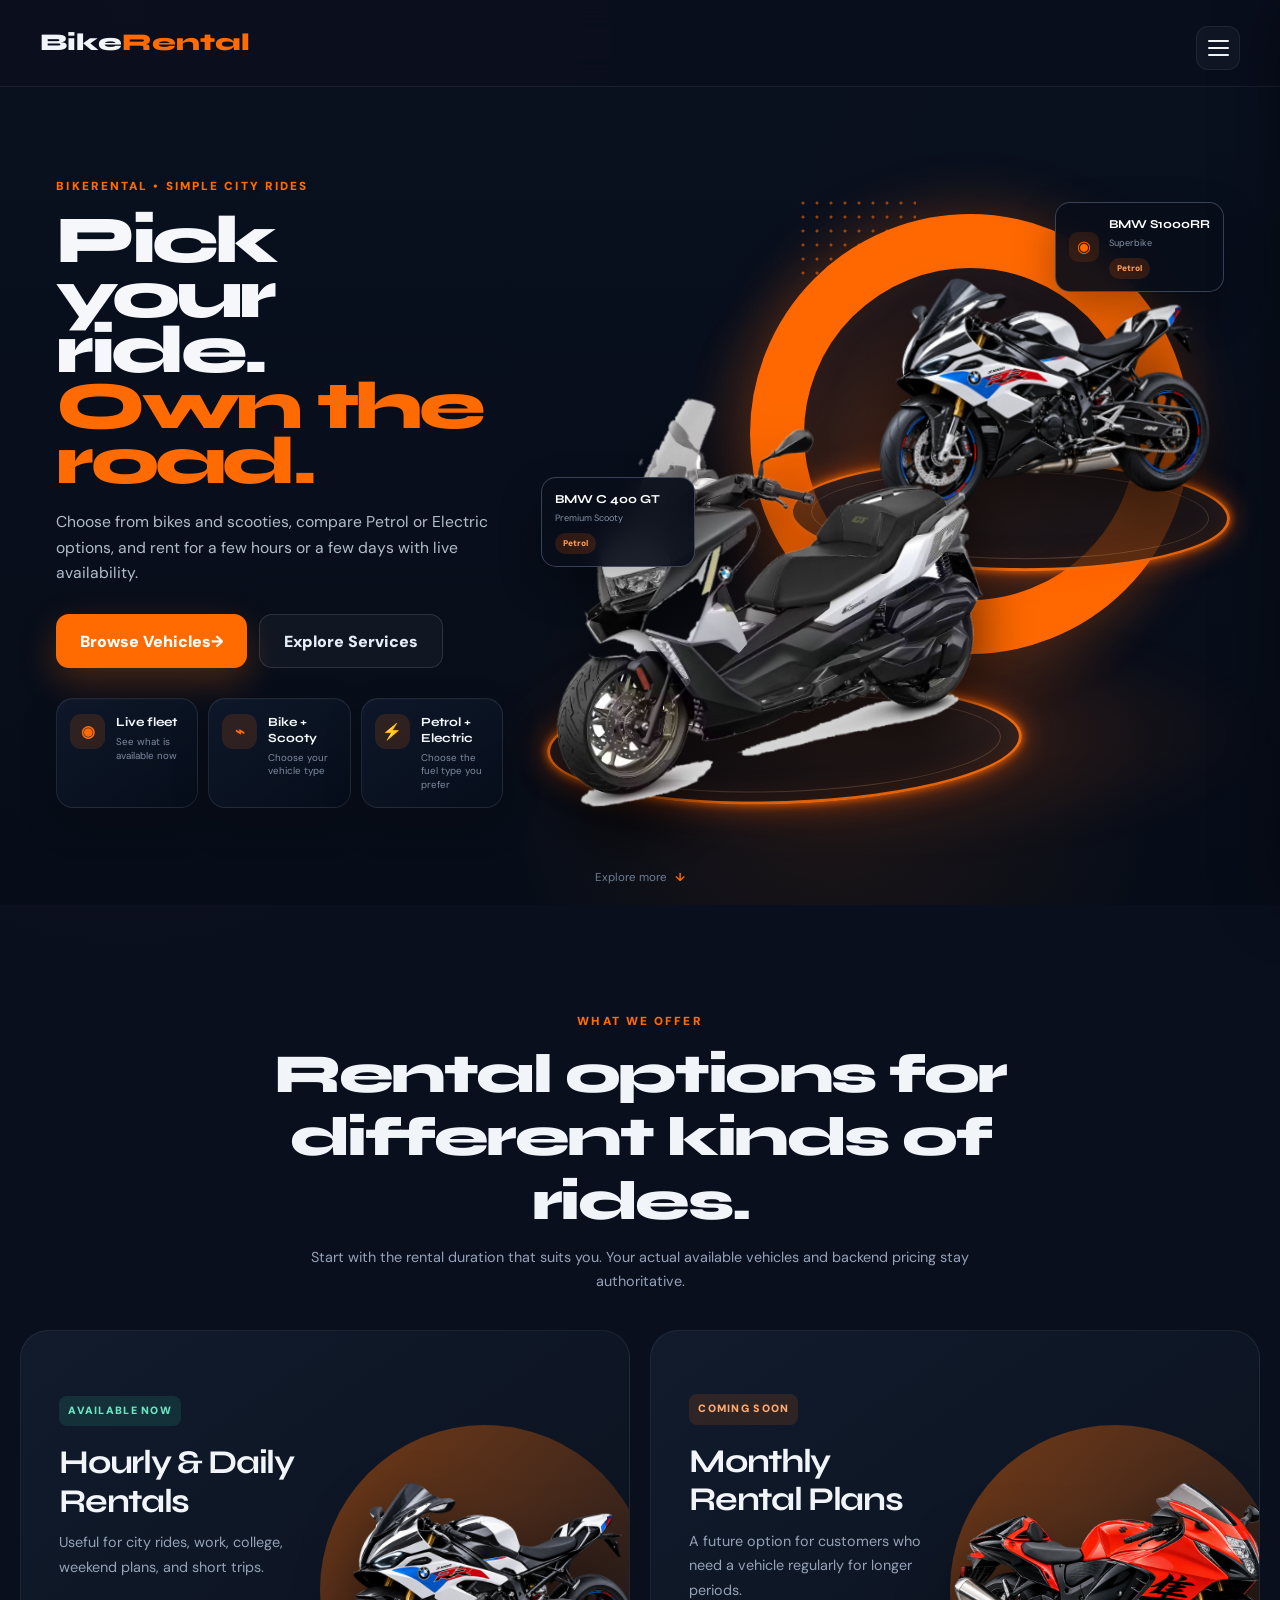
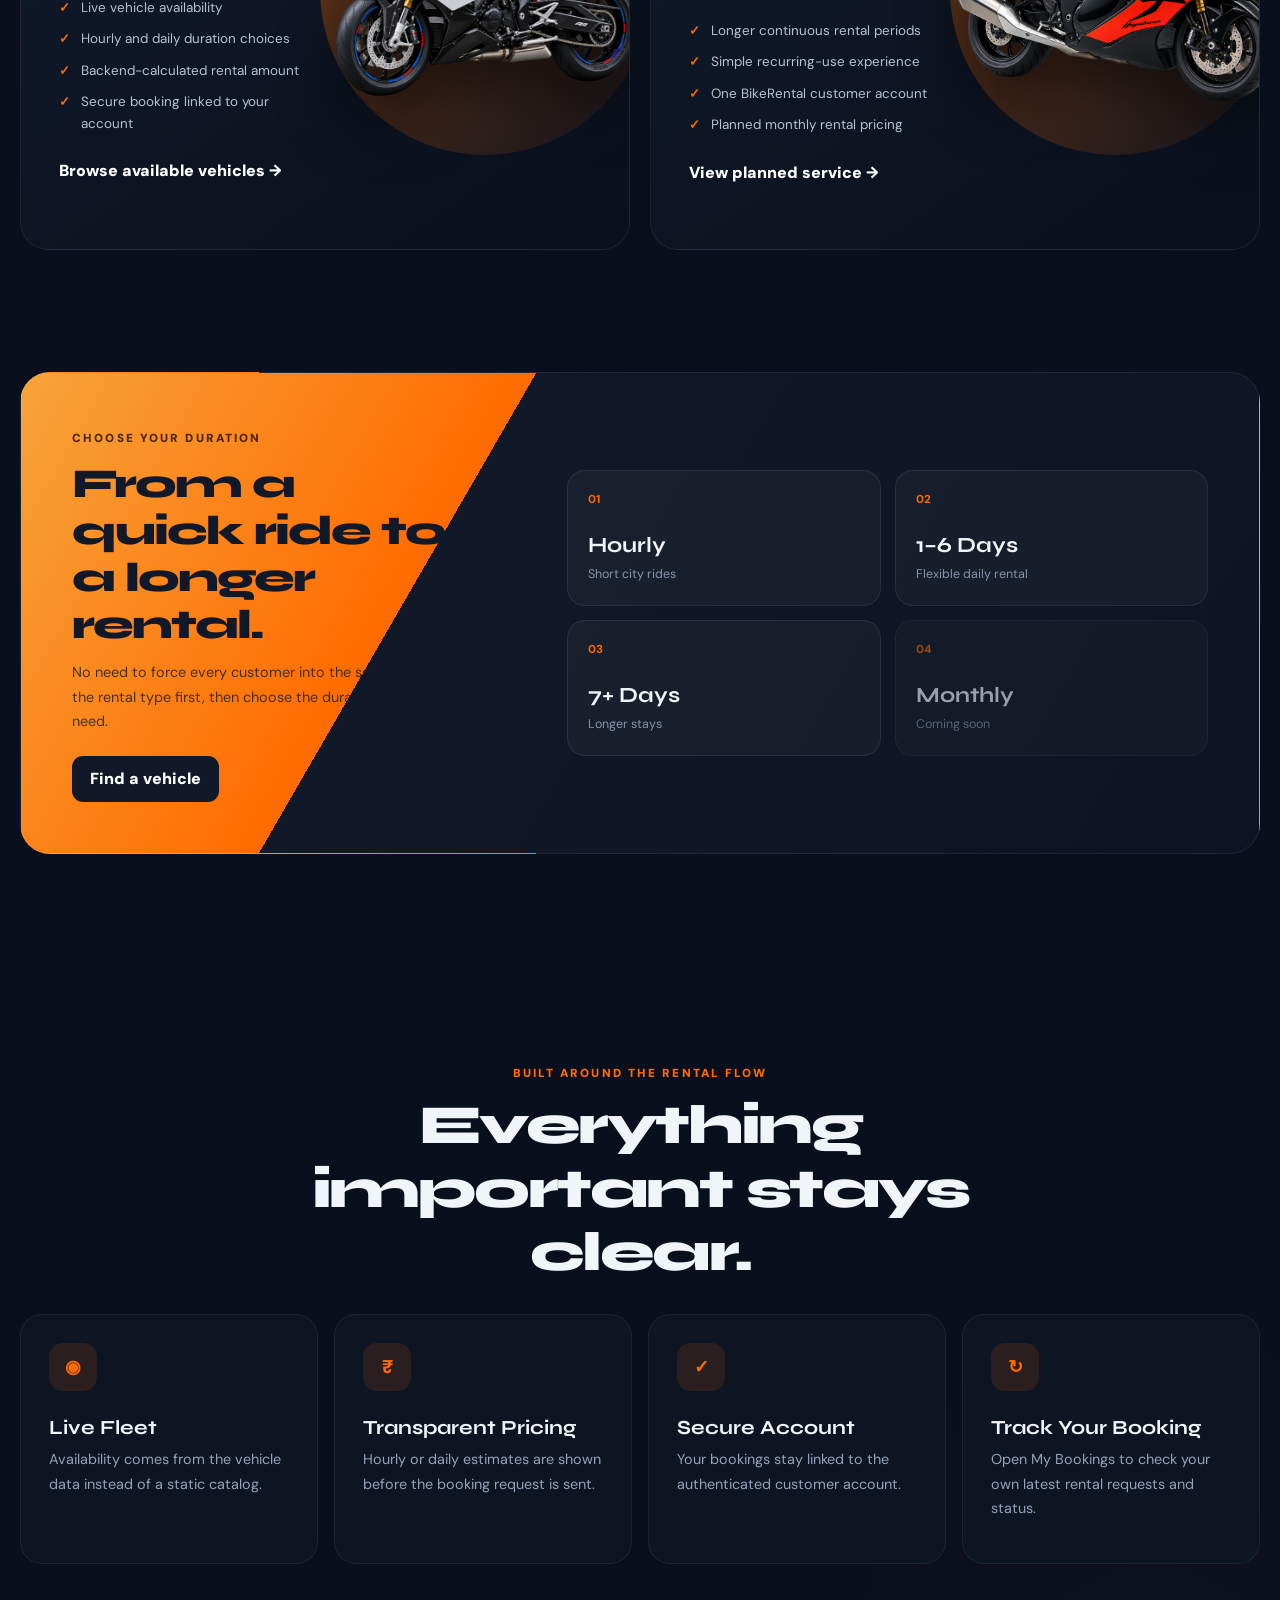
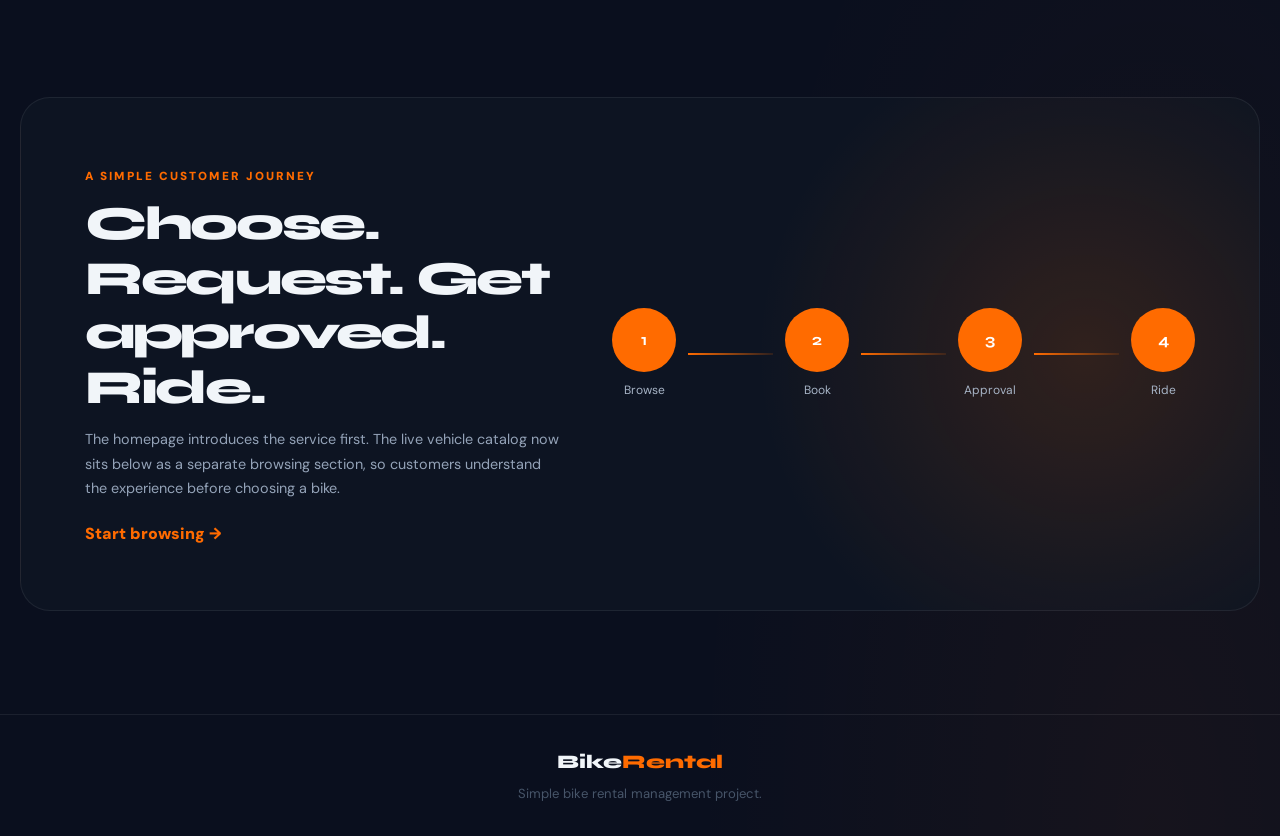
==== commit 0b23cbe3: "Match homepage hero to premium bike and scooter reference" ====
--- a/frontend/index.html
+++ b/frontend/index.html
@@ -105,14 +105,15 @@
     </aside>
 
     <main>
-        <section class="home-hero home-hero-v8" aria-labelledby="homeHeroTitle">
-            <div class="hero-v8-shell">
-                <div class="hero-v8-copy">
+        <section class="home-hero home-hero-v9" aria-labelledby="homeHeroTitle">
+            <div class="hero-v9-shell">
+                <div class="hero-v9-copy">
                     <span class="home-kicker">BIKERENTAL • SIMPLE CITY RIDES</span>
 
                     <h1 id="homeHeroTitle">
-                        Pick your ride.<br>
-                        <span>Own the road.</span>
+                        Pick your<br>
+                        ride.<br>
+                        <span>Own the<br>road.</span>
                     </h1>
 
                     <p>
@@ -120,7 +121,7 @@
                         and rent for a few hours or a few days with live availability.
                     </p>
 
-                    <div class="home-hero-actions hero-v8-actions">
+                    <div class="home-hero-actions hero-v9-actions">
                         <a class="home-primary-cta" href="vehicles.html">
                             Browse Vehicles <span>→</span>
                         </a>
@@ -129,23 +130,25 @@
                         </a>
                     </div>
 
-                    <div class="hero-v8-highlights" aria-label="Rental highlights">
-                        <div>
-                            <span class="hero-v8-highlight-icon">◉</span>
+                    <div class="hero-v9-highlights" aria-label="Rental highlights">
+                        <div>
+                            <span class="hero-v9-icon">◉</span>
                             <div>
                                 <strong>Live fleet</strong>
                                 <small>See what is available now</small>
                             </div>
                         </div>
-                        <div>
-                            <span class="hero-v8-highlight-icon">⌁</span>
+
+                        <div>
+                            <span class="hero-v9-icon">⌁</span>
                             <div>
                                 <strong>Bike + Scooty</strong>
                                 <small>Choose your vehicle type</small>
                             </div>
                         </div>
-                        <div>
-                            <span class="hero-v8-highlight-icon">⚡</span>
+
+                        <div>
+                            <span class="hero-v9-icon">⚡</span>
                             <div>
                                 <strong>Petrol + Electric</strong>
                                 <small>Choose the fuel type you prefer</small>
@@ -154,41 +157,47 @@
                     </div>
                 </div>
 
-                <div class="hero-v8-showcase" aria-label="Bike and scooter rental showcase">
-                    <div class="hero-v8-glow" aria-hidden="true"></div>
-                    <div class="hero-v8-arc" aria-hidden="true"></div>
-                    <div class="hero-v8-dots" aria-hidden="true"></div>
-
-                    <div class="hero-v8-platform hero-v8-platform-bike" aria-hidden="true"></div>
-                    <div class="hero-v8-platform hero-v8-platform-scooty" aria-hidden="true"></div>
+                <div class="hero-v9-scene" aria-label="BMW bike and scooter rental showcase">
+                    <div class="hero-v9-back-glow" aria-hidden="true"></div>
+                    <div class="hero-v9-orange-ring" aria-hidden="true"></div>
+                    <div class="hero-v9-dots" aria-hidden="true"></div>
+                    <div class="hero-v9-floor-glow" aria-hidden="true"></div>
+
+                    <div class="hero-v9-platform hero-v9-platform-bike" aria-hidden="true"></div>
+                    <div class="hero-v9-platform hero-v9-platform-scooty" aria-hidden="true"></div>
 
                     <img
-                        class="hero-v8-vehicle hero-v8-bike"
+                        class="hero-v9-vehicle hero-v9-bike"
                         src="images/bmw_s1000rr_cutout.png"
-                        alt="BMW S1000RR sport bike"
+                        alt="BMW S1000RR superbike"
                     >
 
                     <img
-                        class="hero-v8-vehicle hero-v8-scooty"
+                        class="hero-v9-vehicle hero-v9-scooty"
                         src="images/bmw_c400gt_cutout.png"
                         alt="BMW C 400 GT scooter"
                     >
 
-                    <div class="hero-v8-callout hero-v8-callout-bike">
-                        <strong>BMW S1000RR</strong>
-                        <small>Superbike</small>
-                        <span>Petrol</span>
-                    </div>
-
-                    <div class="hero-v8-callout hero-v8-callout-scooty">
-                        <strong>BMW C 400 GT</strong>
-                        <small>Premium Scooty</small>
-                        <span>Petrol</span>
-                    </div>
-                </div>
-            </div>
-
-            <a class="hero-scroll-cue hero-v8-scroll" href="#services-preview" aria-label="Scroll to services">
+                    <div class="hero-v9-callout hero-v9-callout-bike">
+                        <div class="hero-v9-callout-icon">◉</div>
+                        <div>
+                            <strong>BMW S1000RR</strong>
+                            <small>Superbike</small>
+                            <span>Petrol</span>
+                        </div>
+                    </div>
+
+                    <div class="hero-v9-callout hero-v9-callout-scooty">
+                        <div>
+                            <strong>BMW C 400 GT</strong>
+                            <small>Premium Scooty</small>
+                            <span>Petrol</span>
+                        </div>
+                    </div>
+                </div>
+            </div>
+
+            <a class="hero-scroll-cue hero-v9-scroll" href="#services-preview" aria-label="Scroll to services">
                 <span>Explore more</span>
                 <b>↓</b>
             </a>
--- a/frontend/user.css
+++ b/frontend/user.css
@@ -4732,3 +4732,739 @@
         top: 70%;
     }
 }
+
+
+/* =========================================================
+   HOMEPAGE HERO V9
+   Closely matches the approved reference:
+   - open cinematic right-side scene, no boxed panel
+   - BMW C 400 GT large/front/lower-left
+   - BMW S1000RR elevated/back/upper-right
+   - orange ring + two glowing platforms + floor lighting
+   - desktop, tablet and mobile responsive
+========================================================= */
+
+.home-hero-v9 {
+    position: relative;
+    min-height: calc(100vh - 82px);
+    overflow: hidden;
+    padding:
+        clamp(42px, 5vw, 72px)
+        max(18px, 4.4vw)
+        clamp(70px, 6vw, 96px);
+    background:
+        radial-gradient(circle at 74% 46%, rgba(255, 92, 0, .12), transparent 26%),
+        radial-gradient(circle at 65% 85%, rgba(255, 107, 0, .09), transparent 30%),
+        linear-gradient(180deg, #09101e 0%, #070d18 100%);
+}
+
+.home-hero-v9::before {
+    content: "";
+    position: absolute;
+    inset: 0;
+    pointer-events: none;
+    background:
+        linear-gradient(
+            118deg,
+            transparent 58%,
+            rgba(255,107,0,.018) 58%,
+            rgba(255,107,0,.018) 64%,
+            transparent 64%
+        );
+}
+
+.hero-v9-shell {
+    position: relative;
+    z-index: 2;
+    width: min(1450px, 100%);
+    min-height: 665px;
+    margin: 0 auto;
+    display: grid;
+    grid-template-columns:
+        minmax(0, .80fr)
+        minmax(640px, 1.20fr);
+    align-items: center;
+    gap: clamp(26px, 4vw, 66px);
+}
+
+/* ---------- LEFT COPY ---------- */
+
+.hero-v9-copy {
+    position: relative;
+    z-index: 10;
+    max-width: 590px;
+}
+
+.hero-v9-copy h1 {
+    margin: 16px 0 20px;
+    color: #f5f7fb;
+    font-family: var(--font-display);
+    font-size: clamp(3.7rem, 5.25vw, 5.9rem);
+    line-height: .82;
+    letter-spacing: -.055em;
+}
+
+.hero-v9-copy h1 span {
+    color: var(--orange);
+}
+
+.hero-v9-copy > p {
+    max-width: 545px;
+    margin: 0;
+    color: #b2bdcc;
+    font-size: clamp(.98rem, 1.08vw, 1.08rem);
+    line-height: 1.65;
+}
+
+.hero-v9-actions {
+    display: flex;
+    flex-wrap: wrap;
+    gap: 12px;
+    margin-top: 28px;
+}
+
+.hero-v9-actions .home-primary-cta,
+.hero-v9-actions .home-secondary-cta {
+    min-height: 54px;
+    padding-inline: 24px;
+}
+
+.hero-v9-actions .home-primary-cta {
+    box-shadow: 0 14px 36px rgba(255,107,0,.25);
+}
+
+/* ---------- LEFT FEATURE CARDS ---------- */
+
+.hero-v9-highlights {
+    max-width: 585px;
+    margin-top: 30px;
+    display: grid;
+    grid-template-columns: repeat(3, minmax(0, 1fr));
+    gap: 10px;
+}
+
+.hero-v9-highlights > div {
+    min-width: 0;
+    min-height: 103px;
+    display: flex;
+    align-items: flex-start;
+    gap: 11px;
+    padding: 15px 13px;
+    border: 1px solid rgba(255,255,255,.095);
+    border-radius: 17px;
+    background:
+        linear-gradient(
+            145deg,
+            rgba(16,27,46,.78),
+            rgba(7,14,27,.90)
+        );
+    box-shadow:
+        inset 0 1px 0 rgba(255,255,255,.025),
+        0 16px 38px rgba(0,0,0,.18);
+}
+
+.hero-v9-icon {
+    flex: 0 0 35px;
+    width: 35px;
+    height: 35px;
+    display: grid;
+    place-items: center;
+    border-radius: 11px;
+    background: rgba(255,107,0,.14);
+    color: var(--orange);
+    font-weight: 900;
+}
+
+.hero-v9-highlights strong,
+.hero-v9-highlights small {
+    display: block;
+}
+
+.hero-v9-highlights strong {
+    color: #f5f8fc;
+    font-family: var(--font-display);
+    font-size: .78rem;
+    line-height: 1.25;
+}
+
+.hero-v9-highlights small {
+    margin-top: 5px;
+    color: #7d8ba0;
+    font-size: .61rem;
+    line-height: 1.4;
+}
+
+/* ---------- CINEMATIC RIGHT SCENE ---------- */
+
+.hero-v9-scene {
+    position: relative;
+    min-width: 0;
+    min-height: 640px;
+    overflow: visible;
+    isolation: isolate;
+}
+
+.hero-v9-back-glow {
+    position: absolute;
+    z-index: -5;
+    width: 88%;
+    height: 76%;
+    right: -1%;
+    top: 10%;
+    border-radius: 50%;
+    background:
+        radial-gradient(
+            circle,
+            rgba(255,105,15,.20) 0%,
+            rgba(255,105,15,.08) 35%,
+            transparent 70%
+        );
+    filter: blur(10px);
+}
+
+.hero-v9-orange-ring {
+    position: absolute;
+    z-index: -2;
+    width: 440px;
+    aspect-ratio: 1;
+    right: 5%;
+    top: 7%;
+    border-radius: 50%;
+    border: 54px solid #ff6800;
+    box-shadow:
+        0 0 60px rgba(255,102,0,.28),
+        inset 0 0 30px rgba(255,102,0,.09);
+}
+
+.hero-v9-dots {
+    position: absolute;
+    z-index: 1;
+    width: 120px;
+    height: 82px;
+    top: 26px;
+    right: 46%;
+    opacity: .62;
+    background-image:
+        radial-gradient(
+            circle,
+            rgba(255,107,0,.9) 1.4px,
+            transparent 1.7px
+        );
+    background-size: 14px 14px;
+}
+
+.hero-v9-floor-glow {
+    position: absolute;
+    z-index: -4;
+    left: -10%;
+    right: -7%;
+    bottom: -42px;
+    height: 235px;
+    border-radius: 50%;
+    background:
+        radial-gradient(
+            ellipse at center,
+            rgba(255,112,22,.24),
+            rgba(255,87,0,.08) 38%,
+            transparent 70%
+        );
+    filter: blur(16px);
+}
+
+/* ---------- GLOWING PLATFORMS ---------- */
+
+.hero-v9-platform {
+    position: absolute;
+    z-index: 1;
+    border-radius: 50%;
+    border: 3px solid rgba(255,111,11,.94);
+    background:
+        linear-gradient(
+            180deg,
+            rgba(57,42,42,.60),
+            rgba(11,14,23,.75)
+        );
+    box-shadow:
+        0 0 9px rgba(255,104,0,.95),
+        0 0 28px rgba(255,83,0,.55),
+        inset 0 -10px 26px rgba(255,102,0,.12);
+}
+
+.hero-v9-platform::after {
+    content: "";
+    position: absolute;
+    inset: 9px 18px;
+    border-radius: 50%;
+    border: 1px solid rgba(255,194,141,.22);
+}
+
+.hero-v9-platform-bike {
+    width: 440px;
+    height: 112px;
+    right: -1%;
+    top: 54%;
+    transform: translateY(-50%) rotate(1deg);
+}
+
+.hero-v9-platform-scooty {
+    width: 475px;
+    height: 120px;
+    left: -1%;
+    bottom: 6px;
+    transform: rotate(-2deg);
+}
+
+/* ---------- VEHICLES ---------- */
+
+.hero-v9-vehicle {
+    position: absolute;
+    display: block;
+    height: auto;
+    object-fit: contain;
+    user-select: none;
+    pointer-events: none;
+    filter:
+        drop-shadow(0 34px 28px rgba(0,0,0,.62));
+    transition:
+        transform .32s ease,
+        filter .32s ease;
+}
+
+/* elevated/back BMW S1000RR */
+.hero-v9-bike {
+    z-index: 4;
+    width: min(470px, 55%);
+    left: 73%;
+    top: 35%;
+    transform:
+        translate(-50%, -50%)
+        rotate(-2deg);
+}
+
+/* large/front BMW C 400 GT */
+.hero-v9-scooty {
+    z-index: 6;
+    width: min(555px, 68%);
+    left: 32%;
+    top: 67%;
+    transform:
+        translate(-50%, -50%)
+        rotate(-2deg);
+}
+
+.hero-v9-scene:hover .hero-v9-bike {
+    transform:
+        translate(-50%, -50%)
+        rotate(-1deg)
+        translateY(-4px);
+}
+
+.hero-v9-scene:hover .hero-v9-scooty {
+    transform:
+        translate(-50%, -50%)
+        rotate(-1deg)
+        translateY(-4px);
+}
+
+/* ---------- VEHICLE LABELS ---------- */
+
+.hero-v9-callout {
+    position: absolute;
+    z-index: 10;
+    display: flex;
+    align-items: center;
+    gap: 10px;
+    min-width: 154px;
+    padding: 12px 13px;
+    border: 1px solid rgba(146,169,205,.34);
+    border-radius: 15px;
+    background: rgba(8,14,26,.92);
+    backdrop-filter: blur(14px);
+    box-shadow: 0 18px 42px rgba(0,0,0,.32);
+}
+
+.hero-v9-callout-icon {
+    flex: 0 0 30px;
+    width: 30px;
+    height: 30px;
+    display: grid;
+    place-items: center;
+    color: var(--orange);
+    border-radius: 9px;
+    background: rgba(255,107,0,.12);
+}
+
+.hero-v9-callout strong,
+.hero-v9-callout small,
+.hero-v9-callout span {
+    display: block;
+}
+
+.hero-v9-callout strong {
+    color: #fff;
+    font-family: var(--font-display);
+    font-size: .76rem;
+}
+
+.hero-v9-callout small {
+    margin-top: 2px;
+    color: #8493a8;
+    font-size: .57rem;
+}
+
+.hero-v9-callout span {
+    width: fit-content;
+    margin-top: 7px;
+    padding: 4px 8px;
+    border-radius: 999px;
+    background: rgba(255,92,0,.16);
+    color: #ff9d56;
+    font-size: .52rem;
+    font-weight: 900;
+}
+
+.hero-v9-callout-bike {
+    top: 5%;
+    right: 0;
+}
+
+.hero-v9-callout-scooty {
+    top: 48%;
+    left: -2%;
+}
+
+/* ---------- SCROLL ---------- */
+
+.hero-v9-scroll {
+    bottom: 18px;
+}
+
+/* =========================================================
+   RESPONSIVE — COMPACT DESKTOP
+========================================================= */
+
+@media (min-width: 961px) and (max-width: 1220px) {
+    .hero-v9-shell {
+        grid-template-columns:
+            minmax(0, .84fr)
+            minmax(535px, 1.16fr);
+        gap: 28px;
+    }
+
+    .hero-v9-copy h1 {
+        font-size: clamp(3.3rem, 5.1vw, 5rem);
+    }
+
+    .hero-v9-scene {
+        min-height: 570px;
+    }
+
+    .hero-v9-orange-ring {
+        width: 390px;
+        border-width: 48px;
+    }
+
+    .hero-v9-bike {
+        width: min(405px, 54%);
+        left: 74%;
+        top: 35%;
+    }
+
+    .hero-v9-scooty {
+        width: min(485px, 67%);
+        left: 32%;
+        top: 67%;
+    }
+
+    .hero-v9-platform-bike {
+        width: 370px;
+    }
+
+    .hero-v9-platform-scooty {
+        width: 420px;
+    }
+}
+
+/* =========================================================
+   RESPONSIVE — TABLET
+========================================================= */
+
+@media (min-width: 701px) and (max-width: 960px) {
+    .home-hero-v9 {
+        min-height: auto;
+        padding-top: 50px;
+    }
+
+    .hero-v9-shell {
+        min-height: 0;
+        grid-template-columns: 1fr;
+        gap: 34px;
+    }
+
+    .hero-v9-copy {
+        max-width: 760px;
+        margin: 0 auto;
+        text-align: center;
+    }
+
+    .hero-v9-copy > p {
+        margin-inline: auto;
+    }
+
+    .hero-v9-actions {
+        justify-content: center;
+    }
+
+    .hero-v9-highlights {
+        width: min(620px, 100%);
+        margin-inline: auto;
+    }
+
+    .hero-v9-scene {
+        width: min(760px, 100%);
+        min-height: 525px;
+        margin: 0 auto;
+    }
+
+    .hero-v9-orange-ring {
+        width: 382px;
+        right: 5%;
+        top: 5%;
+        border-width: 47px;
+    }
+
+    .hero-v9-bike {
+        width: min(350px, 48%);
+        left: 74%;
+        top: 35%;
+    }
+
+    .hero-v9-scooty {
+        width: min(430px, 60%);
+        left: 31%;
+        top: 67%;
+    }
+
+    .hero-v9-platform-bike {
+        width: 300px;
+        height: 82px;
+        right: 1%;
+    }
+
+    .hero-v9-platform-scooty {
+        width: 380px;
+        height: 96px;
+        left: 0;
+    }
+
+    .hero-v9-callout-bike {
+        right: 1%;
+    }
+
+    .hero-v9-callout-scooty {
+        left: 0;
+    }
+}
+
+/* =========================================================
+   RESPONSIVE — MOBILE
+========================================================= */
+
+@media (max-width: 700px) {
+    .home-hero-v9 {
+        min-height: auto;
+        padding: 32px 14px 52px;
+    }
+
+    .hero-v9-shell {
+        min-height: 0;
+        grid-template-columns: 1fr;
+        gap: 22px;
+    }
+
+    .hero-v9-copy {
+        max-width: none;
+        text-align: left;
+    }
+
+    .hero-v9-copy h1 {
+        margin: 11px 0 15px;
+        font-size: clamp(2.55rem, 13vw, 3.8rem);
+        line-height: .87;
+    }
+
+    .hero-v9-copy > p {
+        font-size: .89rem;
+        line-height: 1.6;
+    }
+
+    .hero-v9-actions {
+        display: grid;
+        grid-template-columns: 1fr;
+        gap: 9px;
+        margin-top: 21px;
+    }
+
+    .hero-v9-actions .home-primary-cta,
+    .hero-v9-actions .home-secondary-cta {
+        width: 100%;
+        justify-content: center;
+    }
+
+    .hero-v9-scene {
+        order: 2;
+        min-height: 370px;
+        width: 100%;
+        margin-top: 2px;
+    }
+
+    .hero-v9-orange-ring {
+        width: 250px;
+        right: -28px;
+        top: 52px;
+        border-width: 34px;
+    }
+
+    .hero-v9-dots {
+        width: 76px;
+        height: 50px;
+        top: 26px;
+        right: 29%;
+        background-size: 10px 10px;
+    }
+
+    .hero-v9-floor-glow {
+        left: -22%;
+        right: -22%;
+        bottom: -28px;
+        height: 160px;
+    }
+
+    .hero-v9-platform-bike {
+        width: 205px;
+        height: 60px;
+        right: -4%;
+        top: 49%;
+    }
+
+    .hero-v9-platform-scooty {
+        width: 248px;
+        height: 68px;
+        left: -4%;
+        bottom: 17px;
+    }
+
+    .hero-v9-bike {
+        width: min(235px, 59%);
+        left: 73%;
+        top: 39%;
+        z-index: 4;
+    }
+
+    .hero-v9-scooty {
+        width: min(292px, 73%);
+        left: 30%;
+        top: 68%;
+        z-index: 6;
+    }
+
+    .hero-v9-callout {
+        min-width: 104px;
+        padding: 8px 9px;
+        gap: 6px;
+        border-radius: 11px;
+    }
+
+    .hero-v9-callout-icon {
+        display: none;
+    }
+
+    .hero-v9-callout strong {
+        font-size: .55rem;
+    }
+
+    .hero-v9-callout small {
+        font-size: .45rem;
+    }
+
+    .hero-v9-callout span {
+        margin-top: 5px;
+        padding: 3px 6px;
+        font-size: .43rem;
+    }
+
+    .hero-v9-callout-bike {
+        top: 5px;
+        right: 3px;
+    }
+
+    .hero-v9-callout-scooty {
+        top: 46%;
+        left: 2px;
+    }
+
+    .hero-v9-highlights {
+        order: 3;
+        grid-template-columns: repeat(3, minmax(0, 1fr));
+        gap: 6px;
+        margin-top: -4px;
+    }
+
+    .hero-v9-highlights > div {
+        min-height: 78px;
+        flex-direction: column;
+        justify-content: center;
+        align-items: center;
+        gap: 6px;
+        padding: 8px 4px;
+        text-align: center;
+    }
+
+    .hero-v9-icon {
+        width: 29px;
+        height: 29px;
+        flex-basis: 29px;
+        border-radius: 9px;
+    }
+
+    .hero-v9-highlights strong {
+        font-size: .57rem;
+    }
+
+    .hero-v9-highlights small {
+        display: none;
+    }
+
+    .hero-v9-scroll {
+        display: none;
+    }
+}
+
+@media (max-width: 390px) {
+    .hero-v9-scene {
+        min-height: 342px;
+    }
+
+    .hero-v9-orange-ring {
+        width: 228px;
+        right: -34px;
+        top: 47px;
+        border-width: 31px;
+    }
+
+    .hero-v9-bike {
+        width: 57%;
+        left: 74%;
+        top: 39%;
+    }
+
+    .hero-v9-scooty {
+        width: 74%;
+        left: 29%;
+        top: 69%;
+    }
+
+    .hero-v9-callout-scooty {
+        top: 47%;
+    }
+}
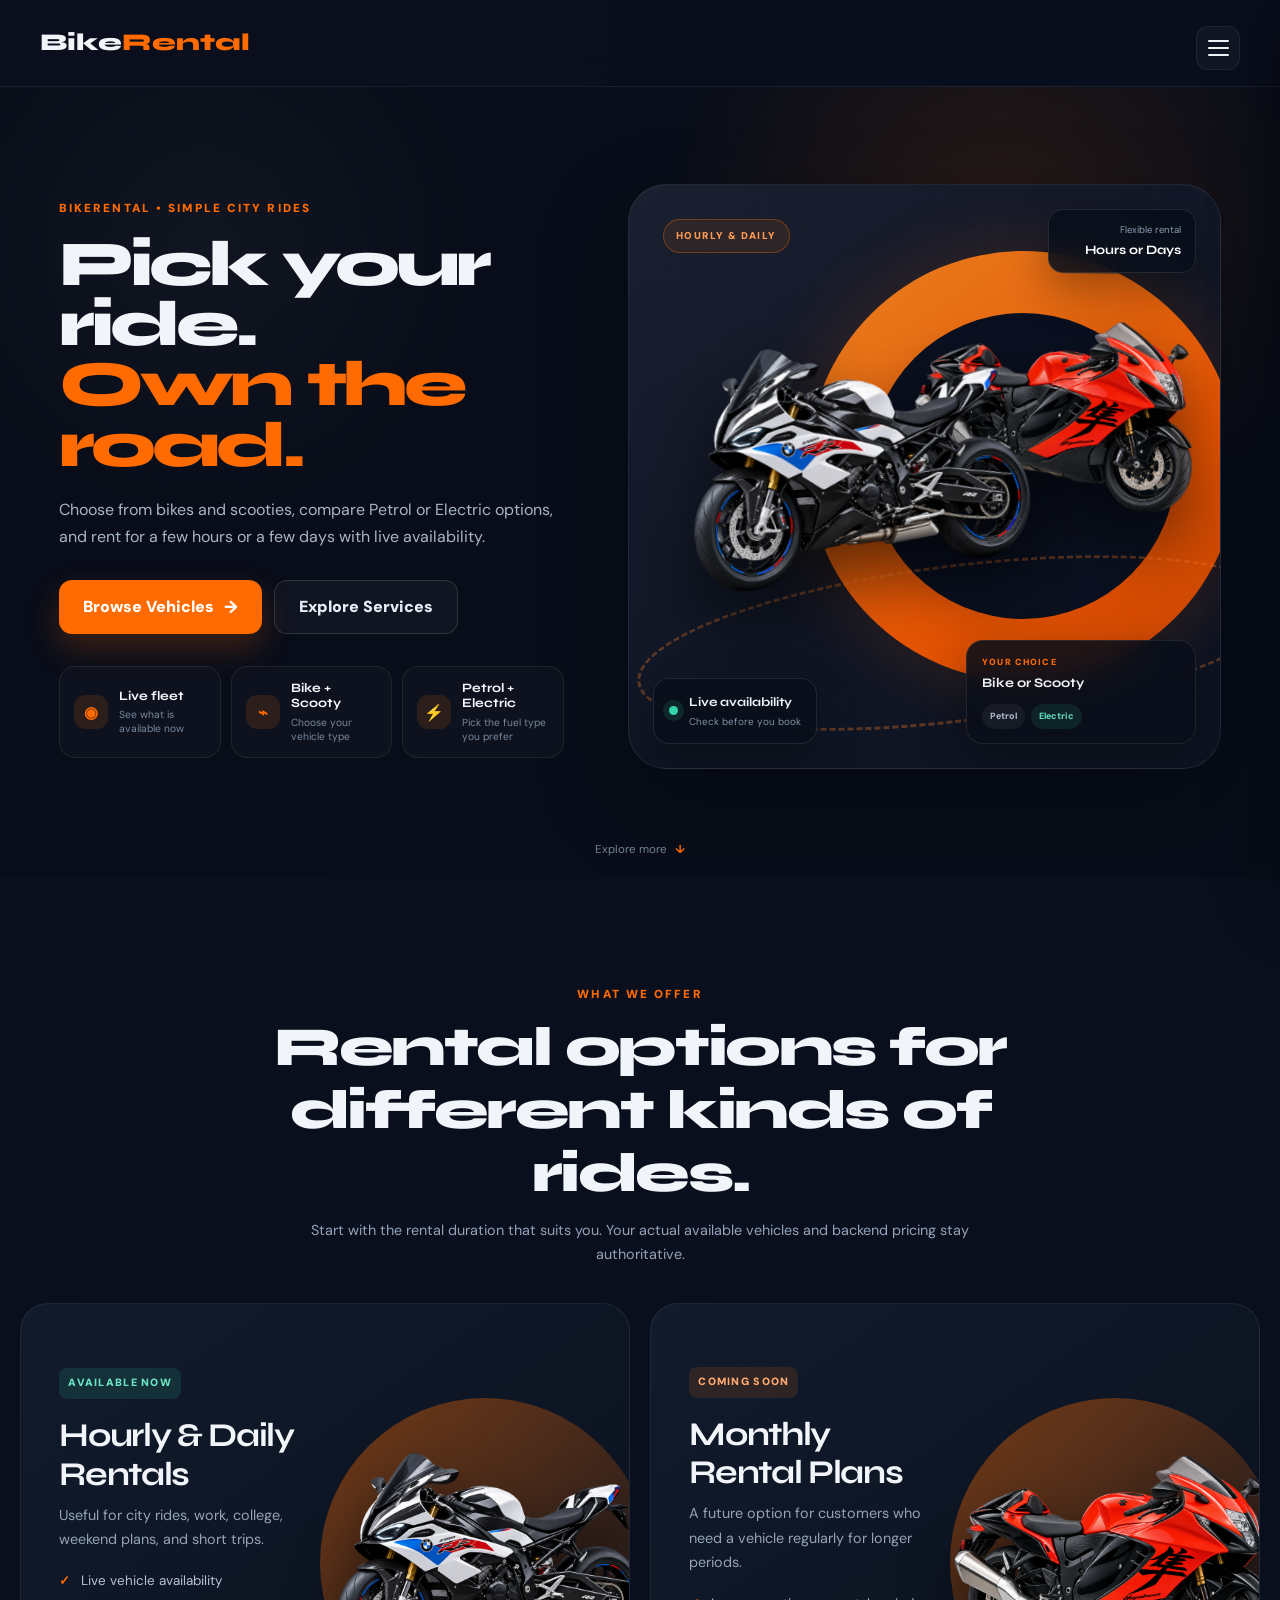
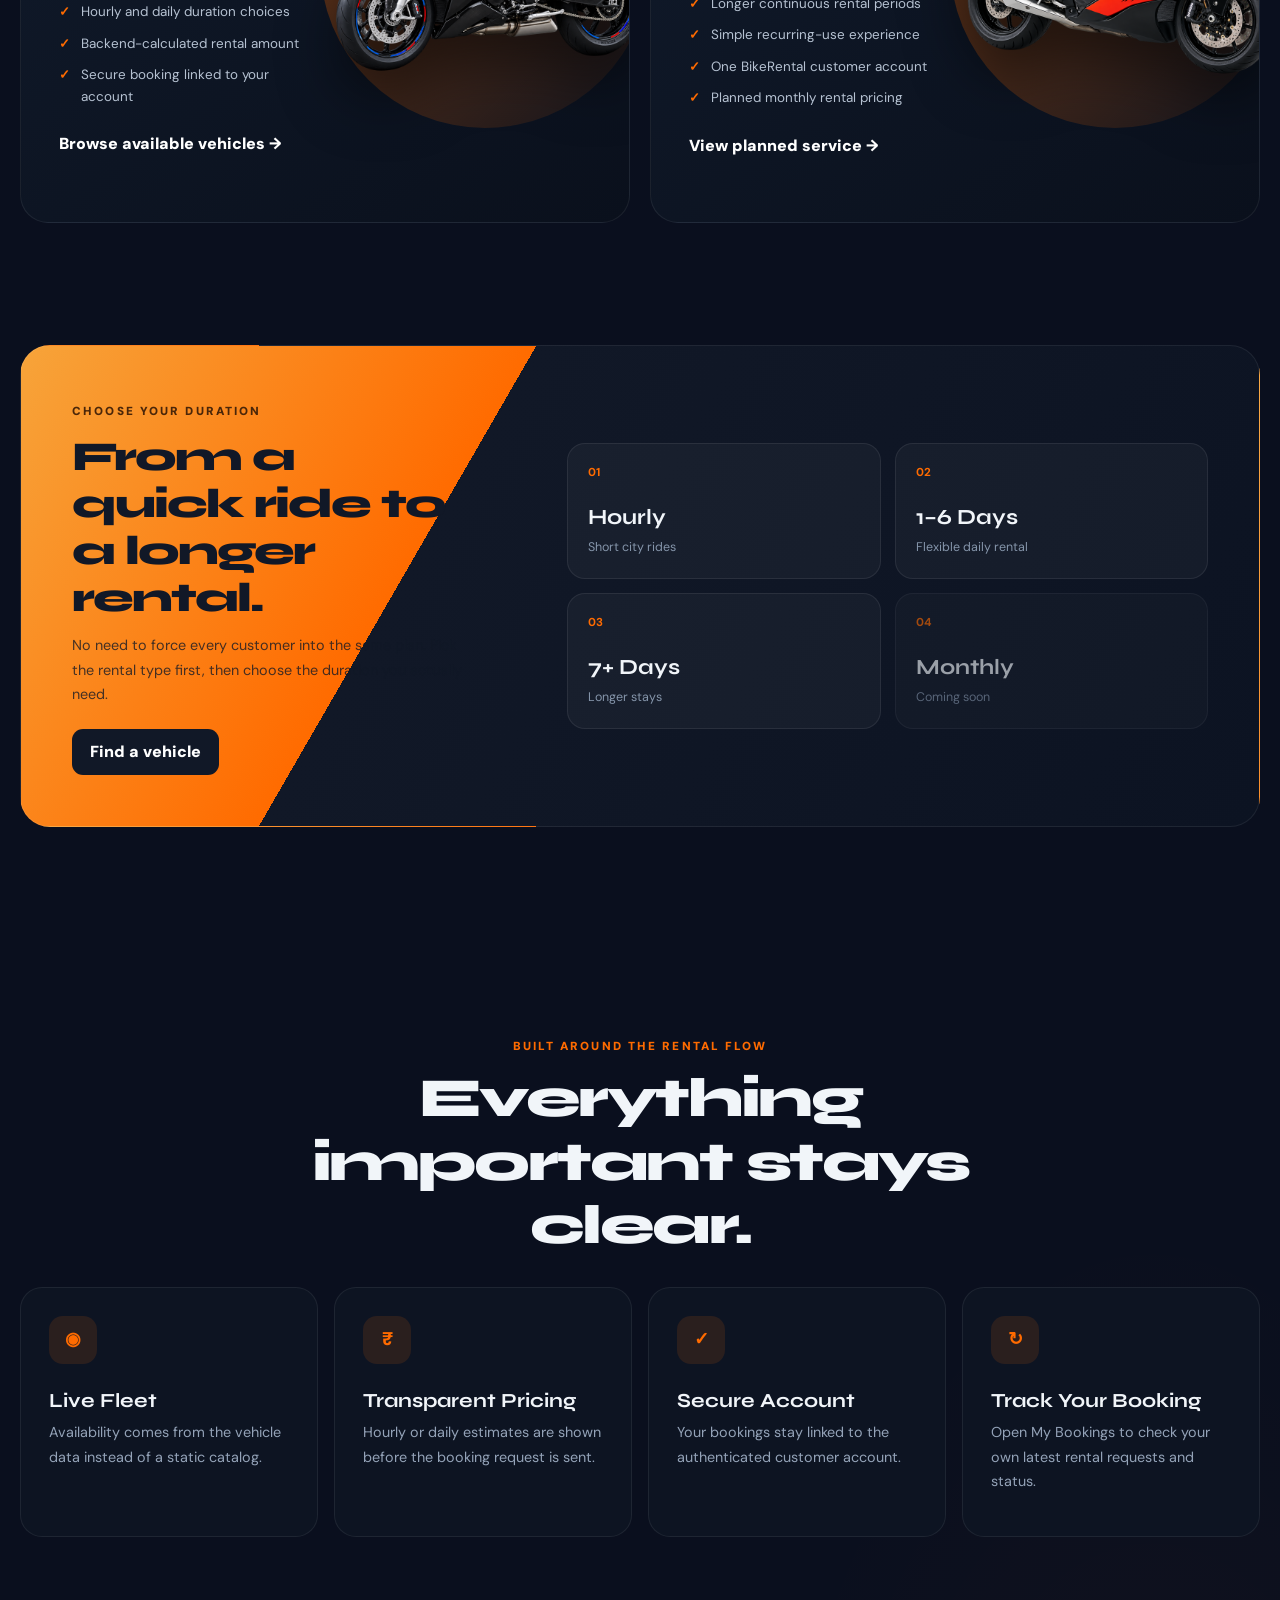
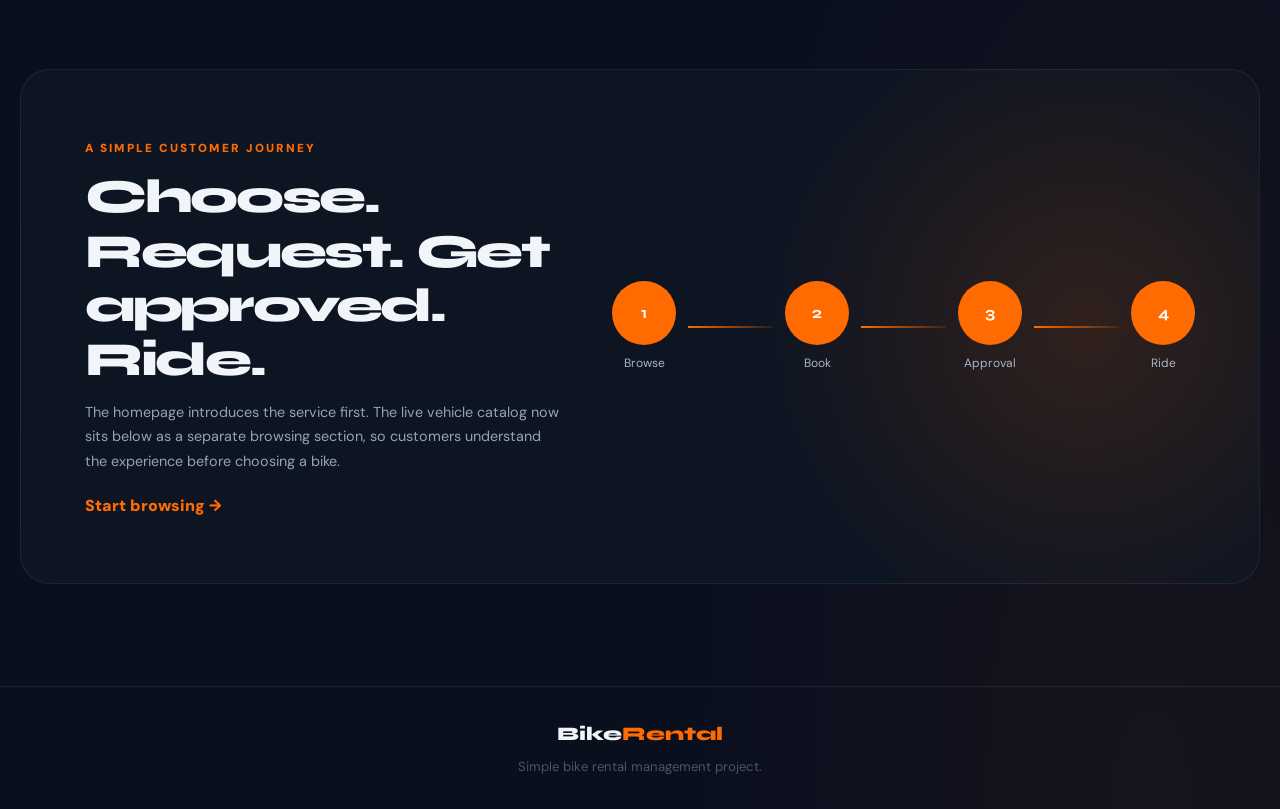
==== commit 0bab1b2b: "Restore previous two bike homepage hero" ====
--- a/frontend/index.html
+++ b/frontend/index.html
@@ -105,99 +105,67 @@
     </aside>
 
     <main>
-        <section class="home-hero home-hero-v9" aria-labelledby="homeHeroTitle">
-            <div class="hero-v9-shell">
-                <div class="hero-v9-copy">
+        <section class="home-hero home-hero-v3" aria-labelledby="homeHeroTitle">
+            <div class="hero-v3-shell">
+                <div class="hero-v3-copy">
                     <span class="home-kicker">BIKERENTAL • SIMPLE CITY RIDES</span>
-
-                    <h1 id="homeHeroTitle">
-                        Pick your<br>
-                        ride.<br>
-                        <span>Own the<br>road.</span>
-                    </h1>
-
-                    <p>
-                        Choose from bikes and scooties, compare Petrol or Electric options,
-                        and rent for a few hours or a few days with live availability.
-                    </p>
-
-                    <div class="home-hero-actions hero-v9-actions">
-                        <a class="home-primary-cta" href="vehicles.html">
-                            Browse Vehicles <span>→</span>
-                        </a>
-                        <a class="home-secondary-cta" href="services.html">
-                            Explore Services
-                        </a>
-                    </div>
-
-                    <div class="hero-v9-highlights" aria-label="Rental highlights">
+                    <h1 id="homeHeroTitle">Pick your ride.<br><span>Own the road.</span></h1>
+                    <p>Choose from bikes and scooties, compare Petrol or Electric options, and rent for a few hours or a few days with live availability.</p>
+
+                    <div class="home-hero-actions hero-v3-actions">
+                        <a class="home-primary-cta" href="vehicles.html">Browse Vehicles <span>→</span></a>
+                        <a class="home-secondary-cta" href="services.html">Explore Services</a>
+                    </div>
+
+                    <div class="hero-v3-highlights" aria-label="Rental highlights">
                         <div>
-                            <span class="hero-v9-icon">◉</span>
+                            <span class="hero-v3-icon">◉</span>
+                            <div><strong>Live fleet</strong><small>See what is available now</small></div>
+                        </div>
+                        <div>
+                            <span class="hero-v3-icon">⌁</span>
+                            <div><strong>Bike + Scooty</strong><small>Choose your vehicle type</small></div>
+                        </div>
+                        <div>
+                            <span class="hero-v3-icon">⚡</span>
+                            <div><strong>Petrol + Electric</strong><small>Pick the fuel type you prefer</small></div>
+                        </div>
+                    </div>
+                </div>
+
+                <div class="hero-v3-visual" aria-label="Bike rental visual">
+                    <div class="hero-v3-panel">
+                        <div class="hero-v3-sun"></div>
+                        <div class="hero-v3-road"></div>
+                        <span class="hero-v3-label hero-v3-label-top">HOURLY & DAILY</span>
+                        <img class="hero-v3-bike hero-v3-bike-main" src="images/bmw_s1000rr_cutout.png" alt="Sport bike available for rental">
+                        <img class="hero-v3-bike hero-v3-bike-secondary" src="images/suzuki_hayabusa_cutout.png" alt="Second sport bike available for rental">
+
+                        <div class="hero-v3-float hero-v3-float-live">
+                            <span class="hero-live-dot"></span>
+                            <div><strong>Live availability</strong><small>Check before you book</small></div>
+                        </div>
+
+                        <div class="hero-v3-float hero-v3-float-duration">
+                            <span>Flexible rental</span>
+                            <strong>Hours or Days</strong>
+                        </div>
+
+                        <div class="hero-v3-choice-card">
                             <div>
-                                <strong>Live fleet</strong>
-                                <small>See what is available now</small>
+                                <small>YOUR CHOICE</small>
+                                <strong>Bike or Scooty</strong>
                             </div>
-                        </div>
-
-                        <div>
-                            <span class="hero-v9-icon">⌁</span>
-                            <div>
-                                <strong>Bike + Scooty</strong>
-                                <small>Choose your vehicle type</small>
+                            <div class="hero-v3-choice-pills">
+                                <span>Petrol</span>
+                                <span>Electric</span>
                             </div>
                         </div>
-
-                        <div>
-                            <span class="hero-v9-icon">⚡</span>
-                            <div>
-                                <strong>Petrol + Electric</strong>
-                                <small>Choose the fuel type you prefer</small>
-                            </div>
-                        </div>
-                    </div>
-                </div>
-
-                <div class="hero-v9-scene" aria-label="BMW bike and scooter rental showcase">
-                    <div class="hero-v9-back-glow" aria-hidden="true"></div>
-                    <div class="hero-v9-orange-ring" aria-hidden="true"></div>
-                    <div class="hero-v9-dots" aria-hidden="true"></div>
-                    <div class="hero-v9-floor-glow" aria-hidden="true"></div>
-
-                    <div class="hero-v9-platform hero-v9-platform-bike" aria-hidden="true"></div>
-                    <div class="hero-v9-platform hero-v9-platform-scooty" aria-hidden="true"></div>
-
-                    <img
-                        class="hero-v9-vehicle hero-v9-bike"
-                        src="images/bmw_s1000rr_cutout.png"
-                        alt="BMW S1000RR superbike"
-                    >
-
-                    <img
-                        class="hero-v9-vehicle hero-v9-scooty"
-                        src="images/bmw_c400gt_cutout.png"
-                        alt="BMW C 400 GT scooter"
-                    >
-
-                    <div class="hero-v9-callout hero-v9-callout-bike">
-                        <div class="hero-v9-callout-icon">◉</div>
-                        <div>
-                            <strong>BMW S1000RR</strong>
-                            <small>Superbike</small>
-                            <span>Petrol</span>
-                        </div>
-                    </div>
-
-                    <div class="hero-v9-callout hero-v9-callout-scooty">
-                        <div>
-                            <strong>BMW C 400 GT</strong>
-                            <small>Premium Scooty</small>
-                            <span>Petrol</span>
-                        </div>
-                    </div>
-                </div>
-            </div>
-
-            <a class="hero-scroll-cue hero-v9-scroll" href="#services-preview" aria-label="Scroll to services">
+                    </div>
+                </div>
+            </div>
+
+            <a class="hero-scroll-cue hero-v3-scroll" href="#services-preview" aria-label="Scroll to services">
                 <span>Explore more</span>
                 <b>↓</b>
             </a>
--- a/frontend/user.css
+++ b/frontend/user.css
@@ -5468,3 +5468,79 @@
         top: 47%;
     }
 }
+
+
+/* =========================================================
+   HERO V10 — RESTORE PREVIOUS APPROVED TWO-BIKE UI
+   Desktop/tablet: BMW S1000RR + Suzuki Hayabusa.
+   Mobile: one main BMW bike for a cleaner compact hero.
+========================================================= */
+
+@media (min-width: 701px) {
+    .home-hero-v3 .hero-v3-bike-main {
+        display: block !important;
+        width: min(430px, 62%);
+        height: 330px;
+        left: 38%;
+        top: 48%;
+        z-index: 5;
+        opacity: 1;
+        transform: translate(-50%, -50%) rotate(-4deg);
+    }
+
+    .home-hero-v3 .hero-v3-bike-secondary {
+        display: block !important;
+        width: min(350px, 49%);
+        height: 320px;
+        left: 72%;
+        top: 39%;
+        z-index: 4;
+        opacity: .98;
+        transform: translate(-50%, -50%) rotate(3deg);
+    }
+}
+
+@media (min-width: 701px) and (max-width: 940px) {
+    .home-hero-v3 .hero-v3-panel {
+        min-height: 500px;
+    }
+
+    .home-hero-v3 .hero-v3-bike-main {
+        width: min(365px, 58%);
+        height: 285px;
+        left: 38%;
+        top: 50%;
+    }
+
+    .home-hero-v3 .hero-v3-bike-secondary {
+        width: min(295px, 45%);
+        height: 270px;
+        left: 72%;
+        top: 39%;
+    }
+}
+
+@media (max-width: 700px) {
+    .home-hero-v3 .hero-v3-bike-secondary {
+        display: none !important;
+    }
+
+    .home-hero-v3 .hero-v3-bike-main {
+        display: block !important;
+        width: 122%;
+        max-width: 430px;
+        height: 265px;
+        left: 50%;
+        top: 50%;
+        z-index: 5;
+        transform: translate(-50%, -50%) rotate(-3deg);
+    }
+}
+
+@media (max-width: 390px) {
+    .home-hero-v3 .hero-v3-bike-main {
+        width: 120%;
+        max-width: 360px;
+        height: 245px;
+    }
+}
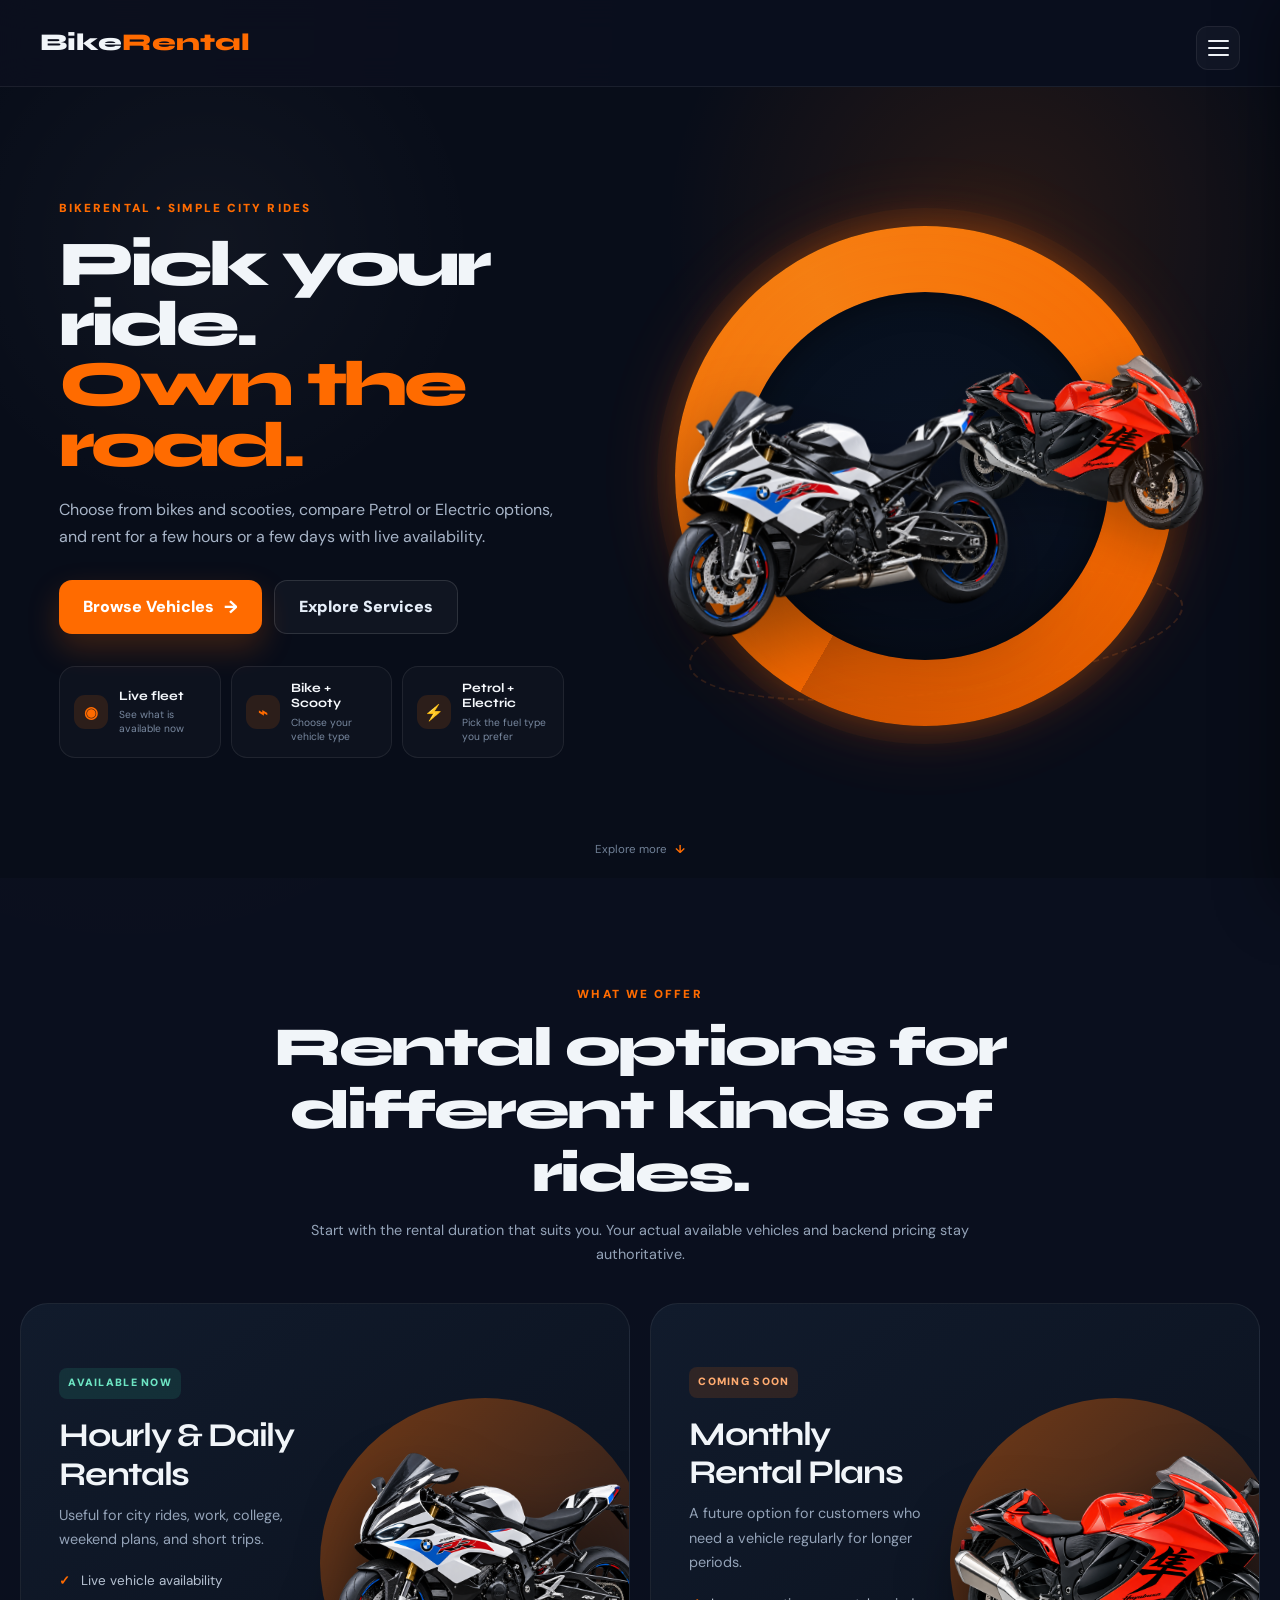
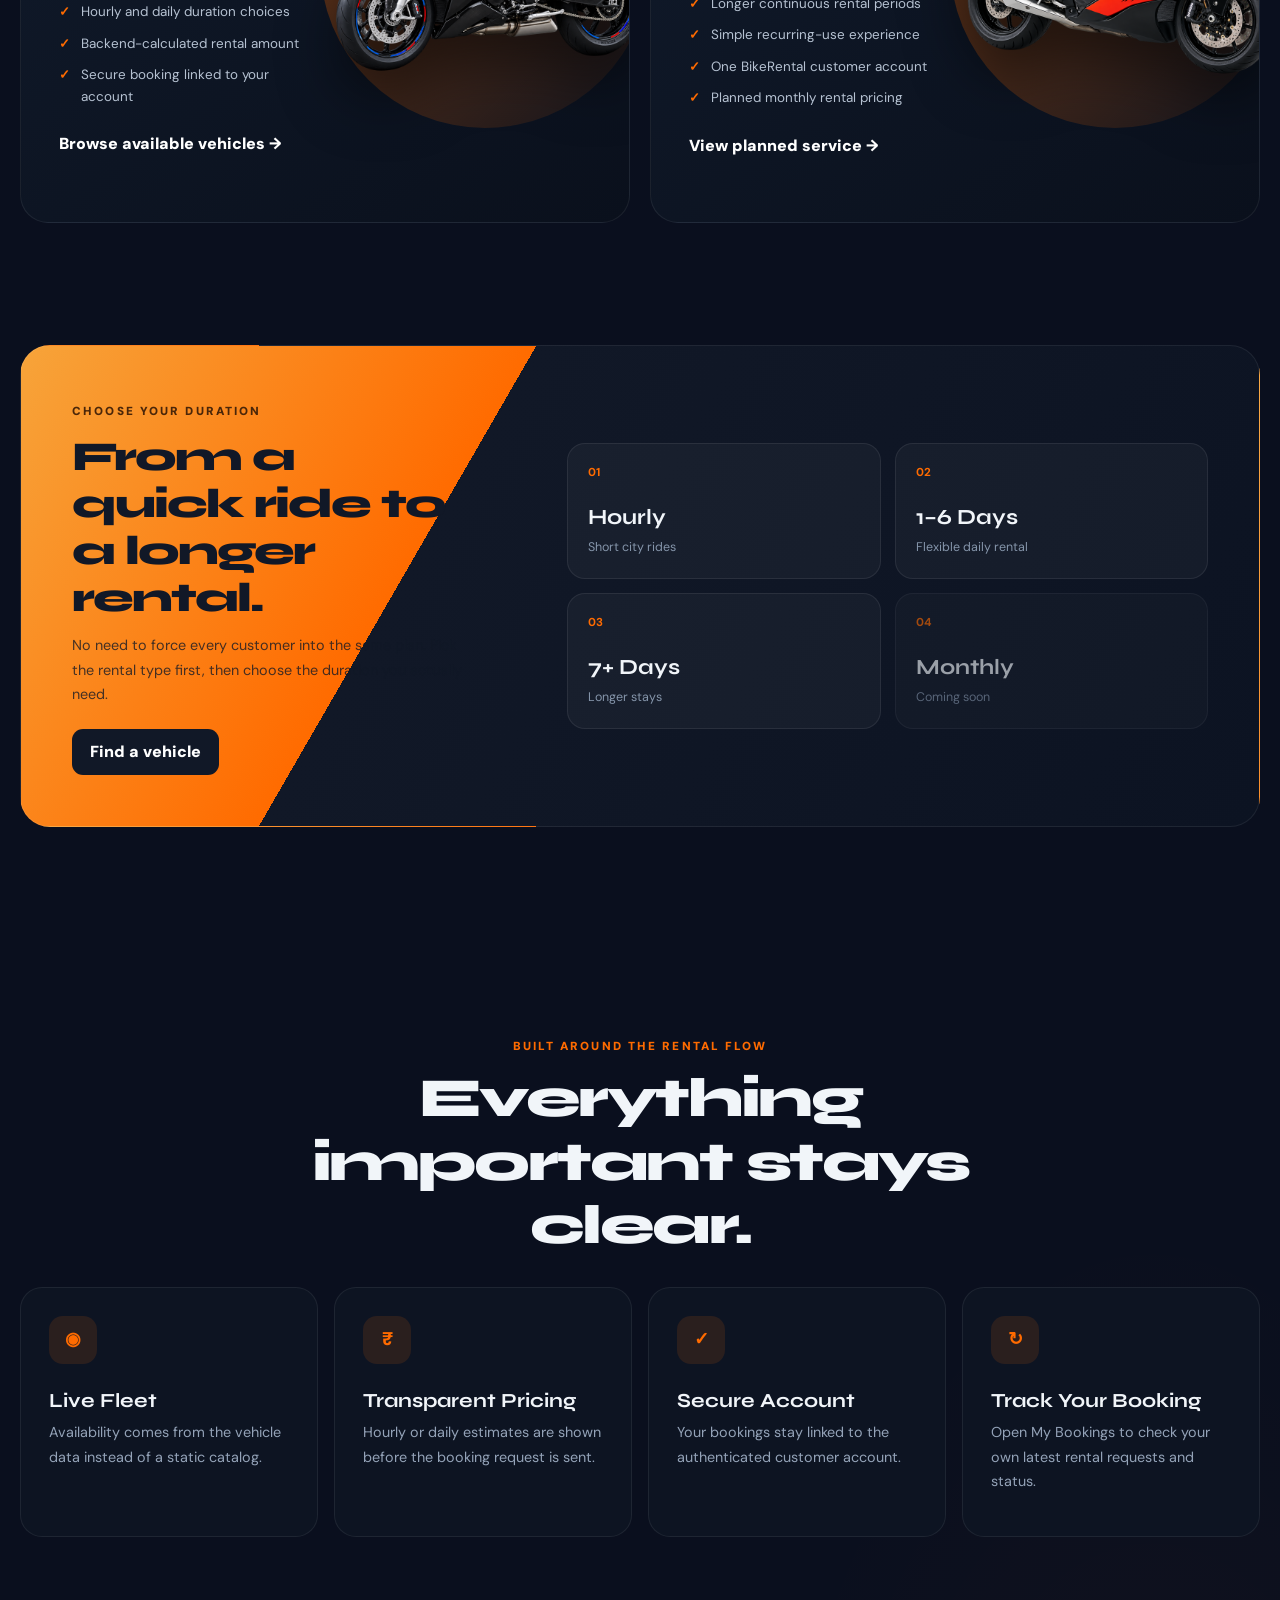
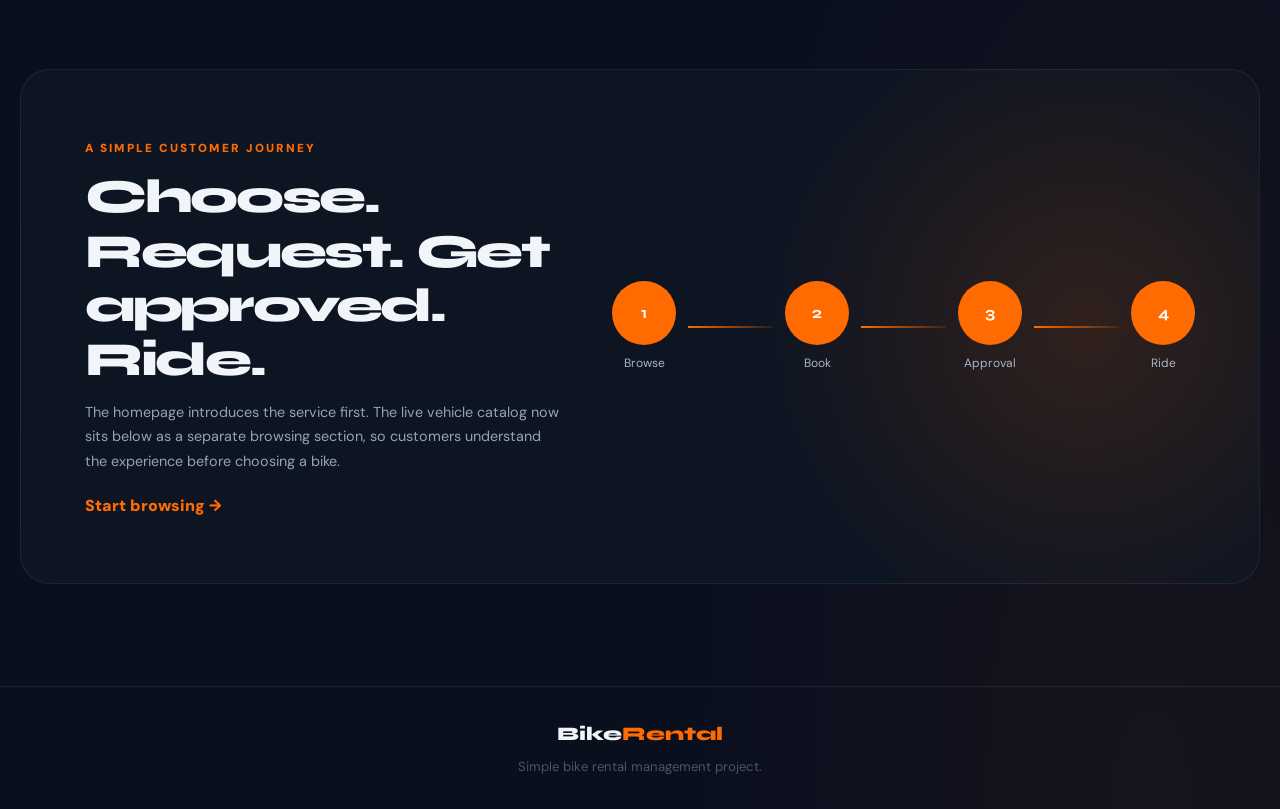
==== commit 81b92f8f: "Improve homepage hero circle, bike spacing, and click animation" ====
--- a/frontend/index.html
+++ b/frontend/index.html
@@ -138,8 +138,8 @@
                         <div class="hero-v3-sun"></div>
                         <div class="hero-v3-road"></div>
                         <span class="hero-v3-label hero-v3-label-top">HOURLY & DAILY</span>
-                        <img class="hero-v3-bike hero-v3-bike-main" src="images/bmw_s1000rr_cutout.png" alt="Sport bike available for rental">
-                        <img class="hero-v3-bike hero-v3-bike-secondary" src="images/suzuki_hayabusa_cutout.png" alt="Second sport bike available for rental">
+                        <img class="hero-v3-bike hero-v3-bike-main" id="heroBikeBMW" tabindex="0" role="button" aria-label="Highlight BMW rental bike" src="images/bmw_s1000rr_cutout.png" alt="Sport bike available for rental">
+                        <img class="hero-v3-bike hero-v3-bike-secondary" id="heroBikeHayabusa" tabindex="0" role="button" aria-label="Highlight Hayabusa rental bike" src="images/suzuki_hayabusa_cutout.png" alt="Second sport bike available for rental">
 
                         <div class="hero-v3-float hero-v3-float-live">
                             <span class="hero-live-dot"></span>
@@ -313,6 +313,41 @@
 
     <script src="config.js"></script>
     <script src="home.js"></script>
+
+    <script>
+        document.addEventListener('DOMContentLoaded', function () {
+            const bikes = Array.from(document.querySelectorAll('.hero-v3-bike'));
+            if (!bikes.length) return;
+
+            function activateBike(target) {
+                bikes.forEach(function (bike) {
+                    const active = bike === target;
+                    bike.classList.toggle('is-active', active);
+                    bike.classList.toggle('is-passive', !active);
+                    if (active) {
+                        bike.classList.remove('is-popping');
+                        void bike.offsetWidth;
+                        bike.classList.add('is-popping');
+                    }
+                });
+            }
+
+            bikes.forEach(function (bike) {
+                bike.addEventListener('click', function () {
+                    activateBike(bike);
+                });
+                bike.addEventListener('keydown', function (event) {
+                    if (event.key === 'Enter' || event.key === ' ') {
+                        event.preventDefault();
+                        activateBike(bike);
+                    }
+                });
+            });
+
+            activateBike(document.getElementById('heroBikeBMW') || bikes[0]);
+        });
+    </script>
 </body>
 
+
 </html>
--- a/frontend/user.css
+++ b/frontend/user.css
@@ -5544,3 +5544,391 @@
         height: 245px;
     }
 }
+
+
+/* =========================================================
+   HERO V11 — OPEN CIRCLE / TWO-BIKE LAYOUT
+   - Removes the large rectangular showcase box.
+   - Keeps the orange circle as the visual anchor.
+   - BMW sits outward on the left.
+   - Hayabusa sits outward on the right.
+   - Tablet keeps both bikes.
+   - Mobile keeps one clean main BMW bike.
+========================================================= */
+
+/* Remove the large right-side box completely */
+.home-hero-v3 .hero-v3-visual {
+    overflow: visible;
+}
+
+.home-hero-v3 .hero-v3-panel {
+    overflow: visible !important;
+    border: 0 !important;
+    border-radius: 0 !important;
+    background: transparent !important;
+    box-shadow: none !important;
+}
+
+.home-hero-v3 .hero-v3-panel::before {
+    display: none !important;
+}
+
+/* Make the orange ring the main visual, not the rectangle */
+.home-hero-v3 .hero-v3-sun {
+    width: 455px;
+    height: 455px;
+    right: 50%;
+    top: 50%;
+    transform: translate(50%, -50%);
+    opacity: .96;
+    z-index: 1;
+}
+
+.home-hero-v3 .hero-v3-sun::after {
+    inset: 64px;
+    background: #080d19;
+}
+
+/* Keep the road subtle under the bikes */
+.home-hero-v3 .hero-v3-road {
+    left: 3%;
+    right: 3%;
+    bottom: 72px;
+    height: 118px;
+    opacity: .65;
+}
+
+/* Hide panel-only floating UI so the open scene stays clean */
+.home-hero-v3 .hero-v3-label,
+.home-hero-v3 .hero-v3-float,
+.home-hero-v3 .hero-v3-choice-card {
+    display: none !important;
+}
+
+/* Desktop: bikes sit on opposite sides of the circle */
+@media (min-width: 941px) {
+    .home-hero-v3 .hero-v3-panel {
+        min-height: 570px;
+    }
+
+    .home-hero-v3 .hero-v3-bike-main {
+        display: block !important;
+        width: min(455px, 64%);
+        height: 345px;
+        left: 31%;
+        top: 53%;
+        z-index: 5;
+        opacity: 1;
+        transform: translate(-50%, -50%) rotate(-4deg);
+    }
+
+    .home-hero-v3 .hero-v3-bike-secondary {
+        display: block !important;
+        width: min(375px, 52%);
+        height: 330px;
+        left: 78%;
+        top: 42%;
+        z-index: 4;
+        opacity: 1;
+        transform: translate(-50%, -50%) rotate(4deg);
+    }
+}
+
+/* Tablet: still show both vehicles, balanced around the circle */
+@media (min-width: 701px) and (max-width: 940px) {
+    .home-hero-v3 .hero-v3-panel {
+        min-height: 490px;
+    }
+
+    .home-hero-v3 .hero-v3-sun {
+        width: 365px;
+        height: 365px;
+    }
+
+    .home-hero-v3 .hero-v3-sun::after {
+        inset: 52px;
+    }
+
+    .home-hero-v3 .hero-v3-bike-main {
+        display: block !important;
+        width: min(370px, 58%);
+        height: 285px;
+        left: 30%;
+        top: 55%;
+        z-index: 5;
+        transform: translate(-50%, -50%) rotate(-4deg);
+    }
+
+    .home-hero-v3 .hero-v3-bike-secondary {
+        display: block !important;
+        width: min(305px, 46%);
+        height: 270px;
+        left: 78%;
+        top: 42%;
+        z-index: 4;
+        transform: translate(-50%, -50%) rotate(4deg);
+    }
+
+    .home-hero-v3 .hero-v3-road {
+        bottom: 55px;
+        height: 95px;
+    }
+}
+
+/* Mobile: keep the cleaner single-bike composition */
+@media (max-width: 700px) {
+    .home-hero-v3 .hero-v3-panel {
+        min-height: 350px;
+    }
+
+    .home-hero-v3 .hero-v3-sun {
+        width: 285px;
+        height: 285px;
+        right: 50%;
+        top: 49%;
+        transform: translate(50%, -50%);
+    }
+
+    .home-hero-v3 .hero-v3-sun::after {
+        inset: 42px;
+    }
+
+    .home-hero-v3 .hero-v3-bike-secondary {
+        display: none !important;
+    }
+
+    .home-hero-v3 .hero-v3-bike-main {
+        display: block !important;
+        width: 122%;
+        max-width: 420px;
+        height: 265px;
+        left: 50%;
+        top: 51%;
+        z-index: 5;
+        transform: translate(-50%, -50%) rotate(-3deg);
+    }
+
+    .home-hero-v3 .hero-v3-road {
+        left: -8%;
+        right: -8%;
+        bottom: 30px;
+        height: 82px;
+    }
+}
+
+@media (max-width: 390px) {
+    .home-hero-v3 .hero-v3-panel {
+        min-height: 325px;
+    }
+
+    .home-hero-v3 .hero-v3-sun {
+        width: 250px;
+        height: 250px;
+    }
+
+    .home-hero-v3 .hero-v3-sun::after {
+        inset: 38px;
+    }
+
+    .home-hero-v3 .hero-v3-bike-main {
+        width: 120%;
+        max-width: 355px;
+        height: 240px;
+    }
+}
+
+
+/* =========================================================
+   HERO V12 - polished circle + cleaner spacing + click animation
+========================================================= */
+.home-hero-v3 .hero-v3-panel {
+    isolation: isolate;
+}
+
+.home-hero-v3 .hero-v3-sun {
+    width: 500px;
+    height: 500px;
+    right: 50%;
+    top: 50%;
+    transform: translate(50%, -50%);
+    border-radius: 50%;
+    background: conic-gradient(from 210deg, #ff6b00 0deg, #ff8412 120deg, #ff6b00 240deg, #d65500 360deg);
+    box-shadow:
+        0 0 0 18px rgba(255, 107, 0, 0.05),
+        0 0 40px rgba(255, 107, 0, 0.30),
+        0 0 90px rgba(255, 107, 0, 0.16);
+    z-index: 1;
+}
+
+.home-hero-v3 .hero-v3-sun::before {
+    content: '';
+    position: absolute;
+    inset: -18px;
+    border-radius: 50%;
+    background: radial-gradient(circle, rgba(255, 124, 26, 0.22) 0%, rgba(255, 124, 26, 0.06) 45%, transparent 72%);
+    filter: blur(14px);
+    z-index: -1;
+}
+
+.home-hero-v3 .hero-v3-sun::after {
+    inset: 66px;
+    background: radial-gradient(circle at 50% 45%, #091224 0%, #07101f 58%, #050a16 100%);
+    box-shadow: inset 0 0 35px rgba(0, 0, 0, 0.45);
+}
+
+.home-hero-v3 .hero-v3-road {
+    left: 10%;
+    right: 6%;
+    bottom: 70px;
+    height: 118px;
+    border-width: 2px;
+    opacity: 0.5;
+}
+
+.home-hero-v3 .hero-v3-bike {
+    cursor: pointer;
+    transform-origin: center center;
+    transition:
+        transform 0.45s cubic-bezier(0.22, 1, 0.36, 1),
+        filter 0.45s ease,
+        opacity 0.35s ease;
+    will-change: transform, filter;
+    z-index: 3;
+}
+
+.home-hero-v3 .hero-v3-bike:focus-visible {
+    outline: 2px solid rgba(255, 107, 0, 0.85);
+    outline-offset: 6px;
+    border-radius: 18px;
+}
+
+.home-hero-v3 .hero-v3-bike.is-passive {
+    opacity: 0.94;
+}
+
+.home-hero-v3 .hero-v3-bike.is-active {
+    opacity: 1;
+    z-index: 6;
+}
+
+.home-hero-v3 .hero-v3-bike-main.is-active {
+    transform: translate(-50%, -50%) rotate(-4deg) scale(1.04) translateY(-8px);
+    filter: drop-shadow(0 28px 38px rgba(0, 0, 0, 0.42));
+}
+
+.home-hero-v3 .hero-v3-bike-secondary.is-active {
+    transform: translate(-50%, -50%) rotate(4deg) scale(1.04) translateY(-8px);
+    filter: drop-shadow(0 28px 38px rgba(0, 0, 0, 0.42));
+}
+
+.home-hero-v3 .hero-v3-bike-main.is-passive {
+    transform: translate(-50%, -50%) rotate(-4deg) scale(0.98);
+    filter: drop-shadow(0 18px 24px rgba(0, 0, 0, 0.30));
+}
+
+.home-hero-v3 .hero-v3-bike-secondary.is-passive {
+    transform: translate(-50%, -50%) rotate(4deg) scale(0.97);
+    filter: drop-shadow(0 18px 24px rgba(0, 0, 0, 0.28));
+}
+
+.home-hero-v3 .hero-v3-bike:hover {
+    filter: drop-shadow(0 24px 34px rgba(0, 0, 0, 0.38));
+}
+
+.home-hero-v3 .hero-v3-bike.is-popping {
+    animation: heroBikePop 0.55s cubic-bezier(0.22, 1, 0.36, 1);
+}
+
+@keyframes heroBikePop {
+    0% { transform: translate(-50%, -50%) scale(0.96); }
+    55% { transform: translate(-50%, -50%) scale(1.06); }
+    100% { transform: translate(-50%, -50%) scale(1); }
+}
+
+/* Better gap/placement on desktop */
+@media (min-width: 941px) {
+    .home-hero-v3 .hero-v3-panel {
+        min-height: 575px;
+    }
+
+    .home-hero-v3 .hero-v3-bike-main {
+        width: min(435px, 60%);
+        height: 332px;
+        left: 34%;
+        top: 57%;
+        transform: translate(-50%, -50%) rotate(-4deg);
+    }
+
+    .home-hero-v3 .hero-v3-bike-secondary {
+        width: min(345px, 46%);
+        height: 285px;
+        left: 76%;
+        top: 43%;
+        transform: translate(-50%, -50%) rotate(4deg);
+    }
+}
+
+/* Tablet */
+@media (min-width: 701px) and (max-width: 940px) {
+    .home-hero-v3 .hero-v3-panel {
+        min-height: 500px;
+    }
+
+    .home-hero-v3 .hero-v3-sun {
+        width: 390px;
+        height: 390px;
+    }
+
+    .home-hero-v3 .hero-v3-sun::after {
+        inset: 54px;
+    }
+
+    .home-hero-v3 .hero-v3-bike-main {
+        width: min(360px, 58%);
+        height: 280px;
+        left: 35%;
+        top: 56%;
+        transform: translate(-50%, -50%) rotate(-4deg);
+    }
+
+    .home-hero-v3 .hero-v3-bike-secondary {
+        width: min(285px, 42%);
+        height: 240px;
+        left: 76%;
+        top: 43%;
+        transform: translate(-50%, -50%) rotate(4deg);
+    }
+}
+
+/* Mobile: clean single-bike scene */
+@media (max-width: 700px) {
+    .home-hero-v3 .hero-v3-sun {
+        width: 300px;
+        height: 300px;
+    }
+
+    .home-hero-v3 .hero-v3-sun::after {
+        inset: 44px;
+    }
+
+    .home-hero-v3 .hero-v3-bike-main {
+        width: 118%;
+        max-width: 420px;
+        height: 270px;
+        left: 50%;
+        top: 52%;
+        transform: translate(-50%, -50%) rotate(-3deg);
+    }
+
+    .home-hero-v3 .hero-v3-bike-secondary {
+        display: none !important;
+    }
+
+    .home-hero-v3 .hero-v3-road {
+        left: -4%;
+        right: -4%;
+        bottom: 34px;
+        height: 78px;
+        opacity: 0.42;
+    }
+}
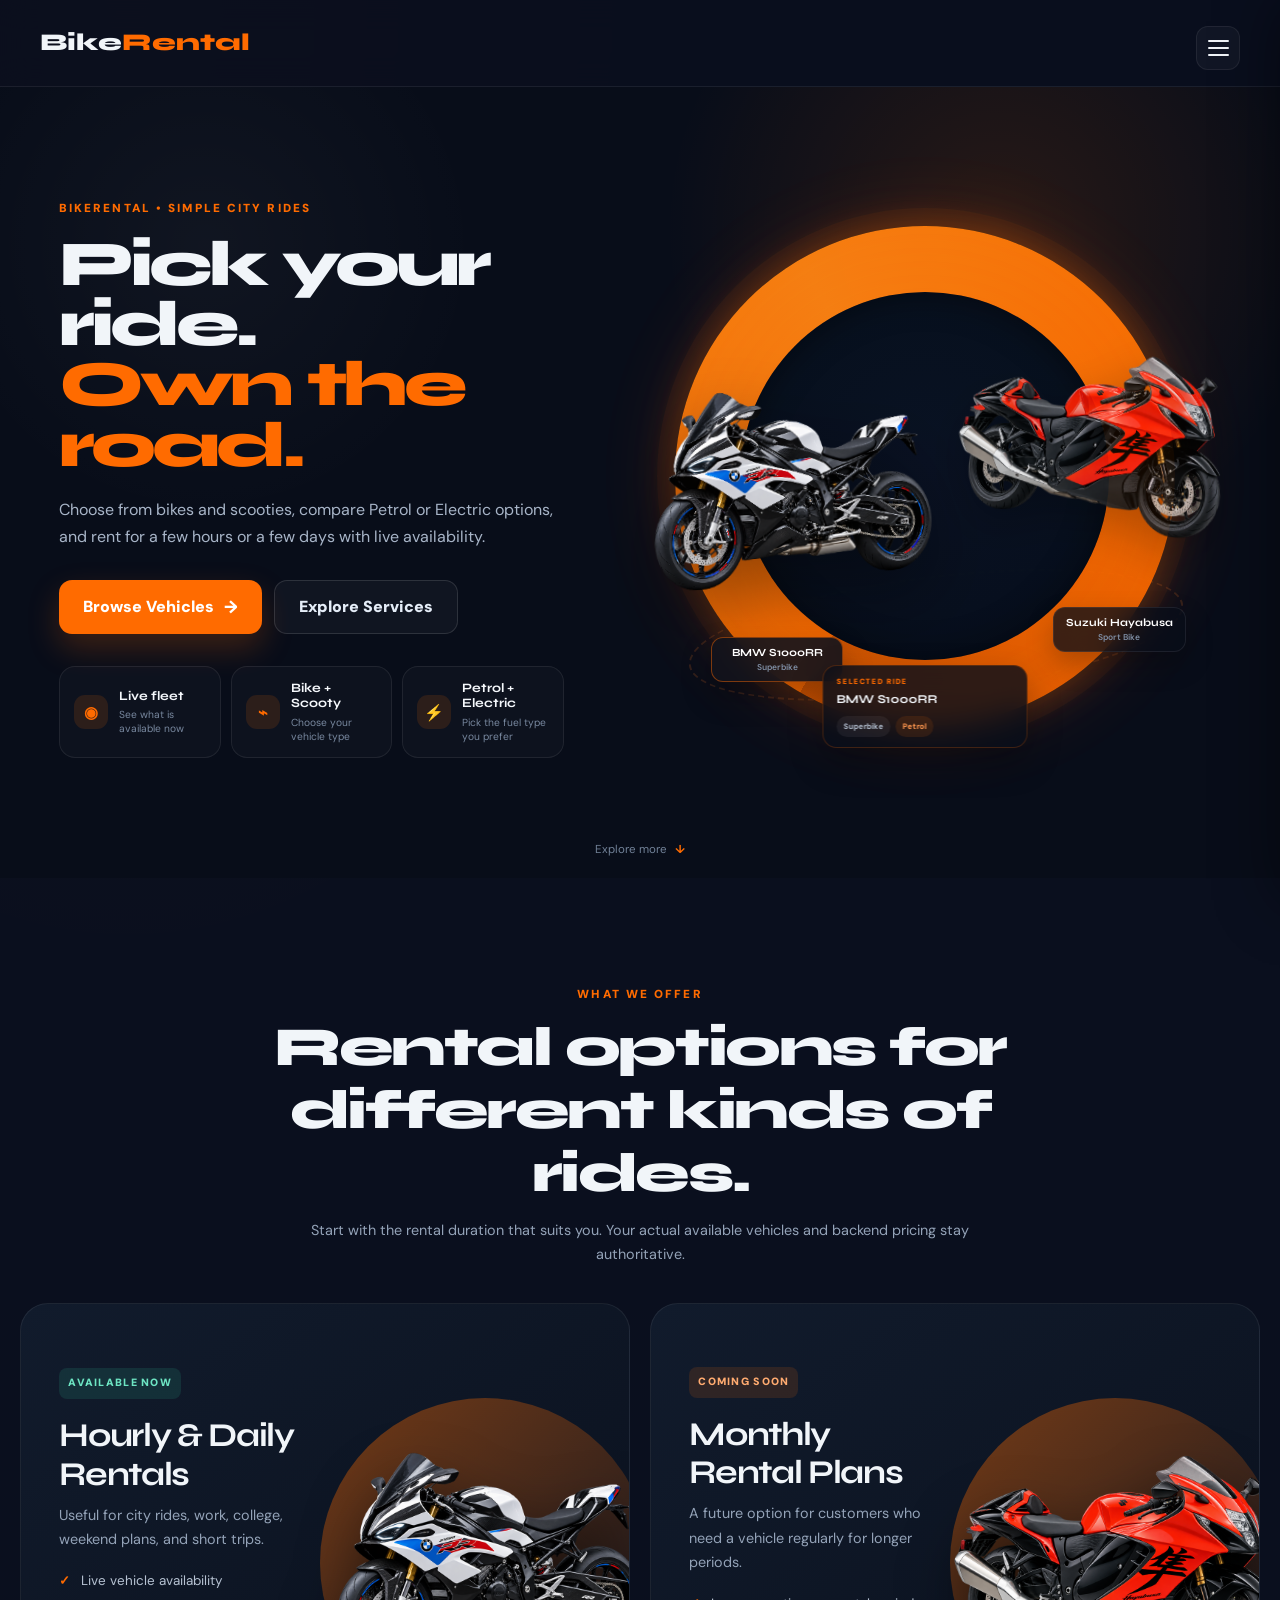
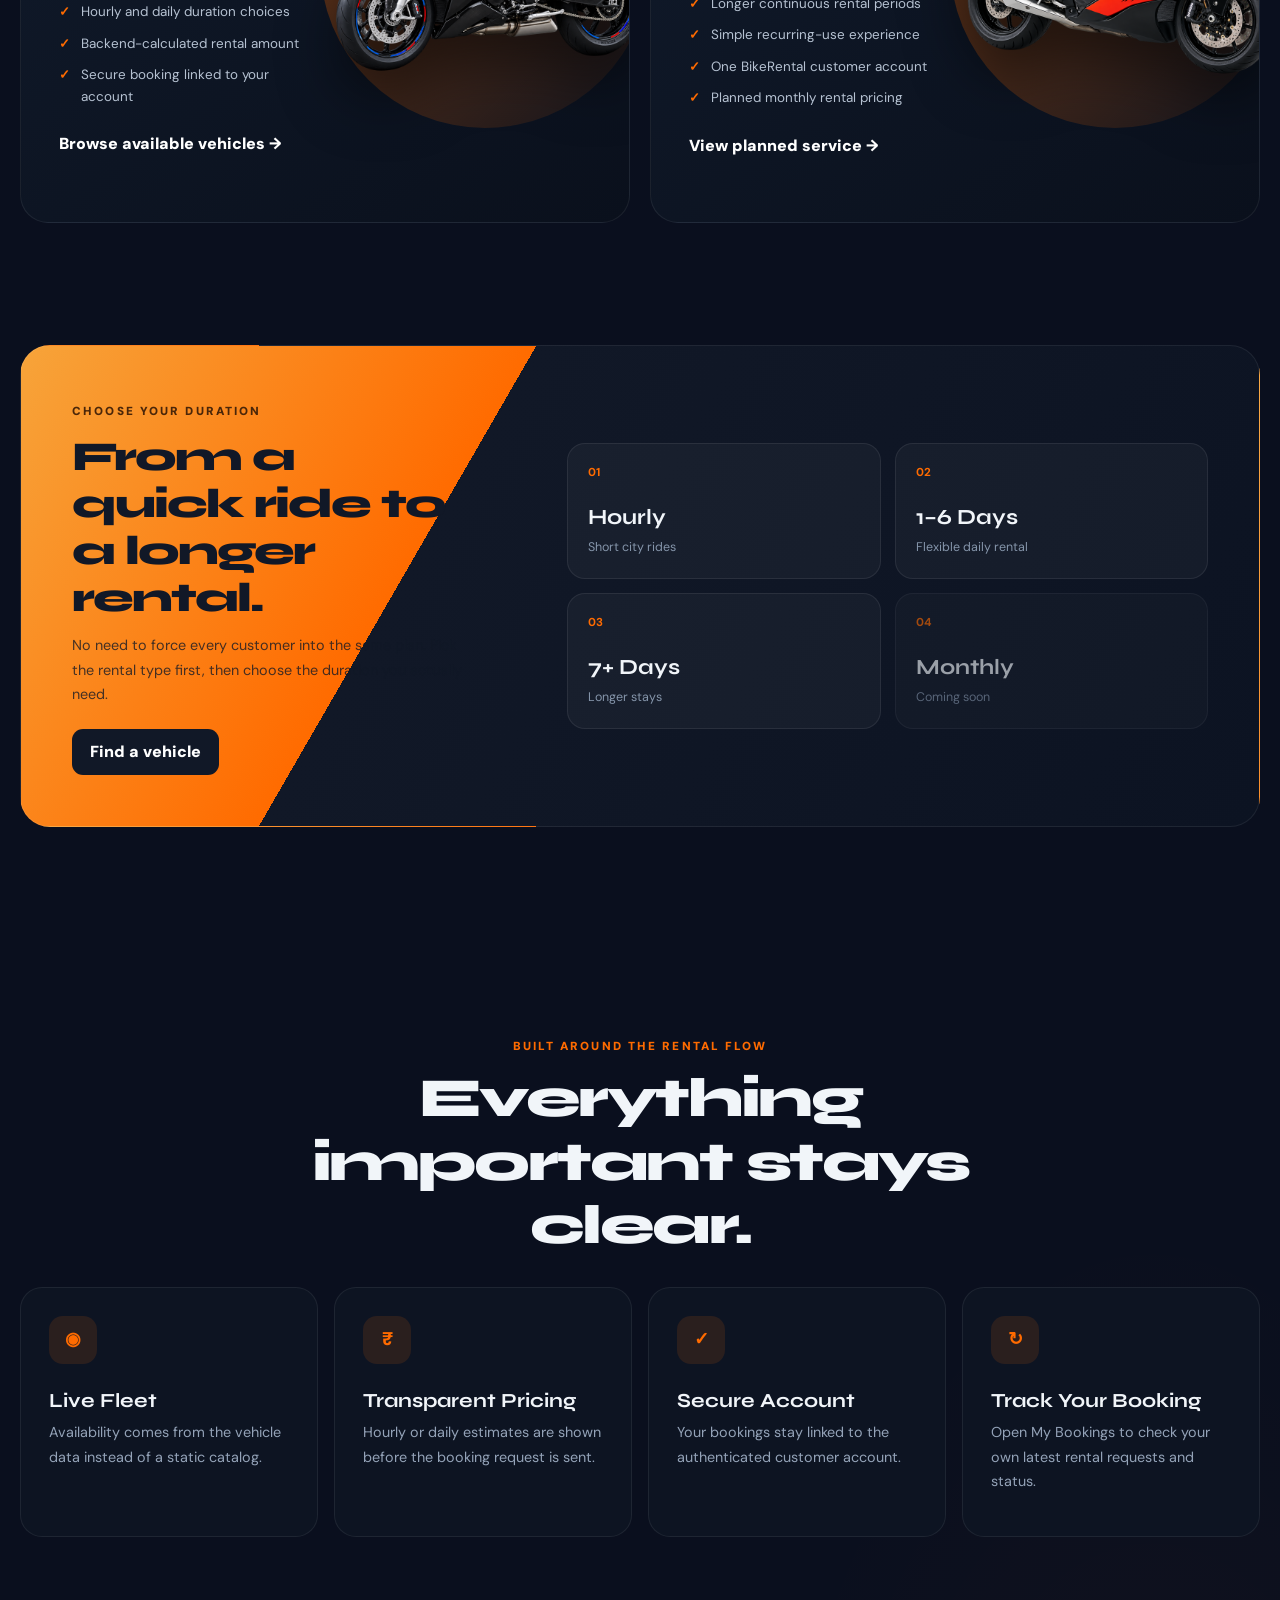
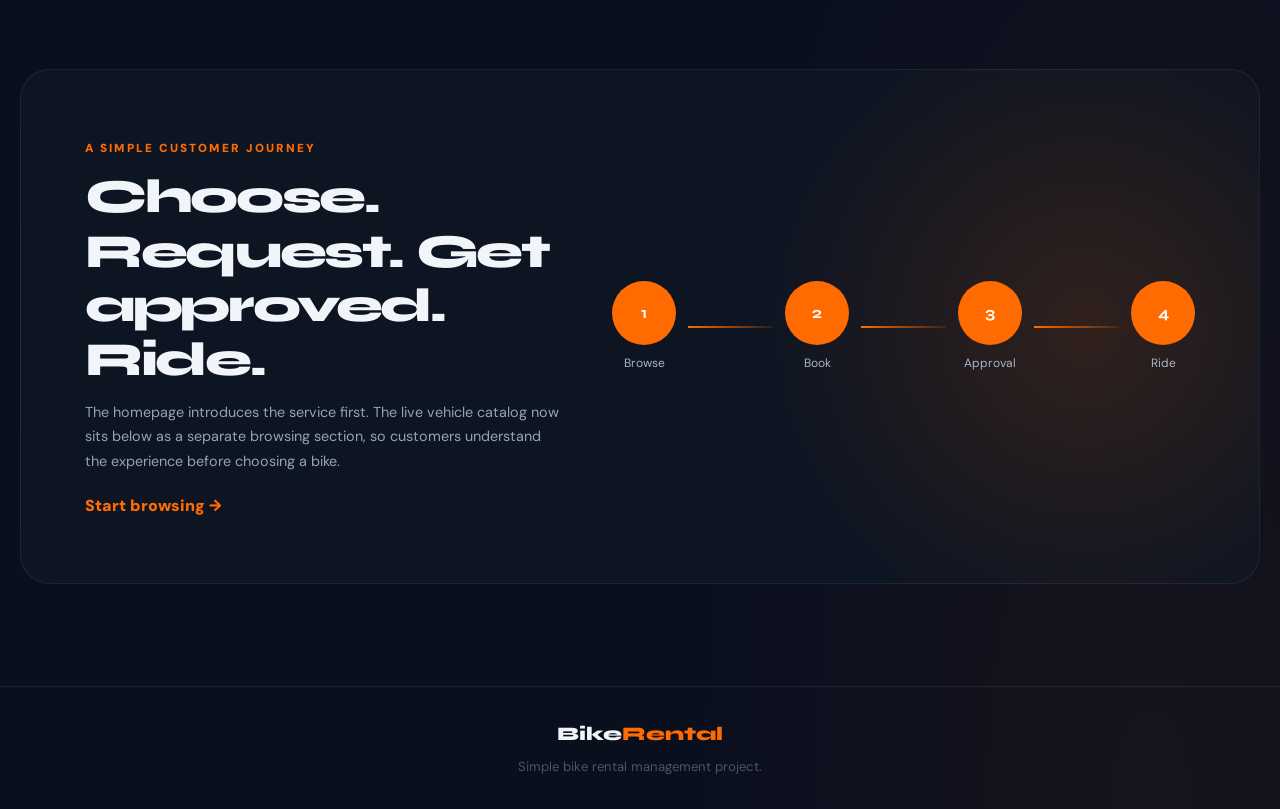
==== commit e0bcc582: "Add equal bike spacing labels and interactive hero animation" ====
--- a/frontend/index.html
+++ b/frontend/index.html
@@ -138,8 +138,29 @@
                         <div class="hero-v3-sun"></div>
                         <div class="hero-v3-road"></div>
                         <span class="hero-v3-label hero-v3-label-top">HOURLY & DAILY</span>
-                        <img class="hero-v3-bike hero-v3-bike-main" id="heroBikeBMW" tabindex="0" role="button" aria-label="Highlight BMW rental bike" src="images/bmw_s1000rr_cutout.png" alt="Sport bike available for rental">
-                        <img class="hero-v3-bike hero-v3-bike-secondary" id="heroBikeHayabusa" tabindex="0" role="button" aria-label="Highlight Hayabusa rental bike" src="images/suzuki_hayabusa_cutout.png" alt="Second sport bike available for rental">
+                        <img class="hero-v3-bike hero-v3-bike-main" id="heroBikeBMW" tabindex="0" role="button" aria-label="Highlight BMW S1000RR" data-name="BMW S1000RR" data-tag="Superbike" data-fuel="Petrol" src="images/bmw_s1000rr_cutout.png" alt="Sport bike available for rental">
+                        <img class="hero-v3-bike hero-v3-bike-secondary" id="heroBikeHayabusa" tabindex="0" role="button" aria-label="Highlight Suzuki Hayabusa" data-name="Suzuki Hayabusa" data-tag="Sport Bike" data-fuel="Petrol" src="images/suzuki_hayabusa_cutout.png" alt="Second sport bike available for rental">
+
+                        <button class="hero-bike-label hero-bike-label-bmw" type="button"
+                            data-bike-target="heroBikeBMW" aria-label="Select BMW S1000RR">
+                            <strong>BMW S1000RR</strong>
+                            <small>Superbike</small>
+                        </button>
+
+                        <button class="hero-bike-label hero-bike-label-hayabusa" type="button"
+                            data-bike-target="heroBikeHayabusa" aria-label="Select Suzuki Hayabusa">
+                            <strong>Suzuki Hayabusa</strong>
+                            <small>Sport Bike</small>
+                        </button>
+
+                        <div id="heroSelectedRide" class="hero-selected-ride" aria-live="polite">
+                            <small>SELECTED RIDE</small>
+                            <strong id="heroSelectedName">BMW S1000RR</strong>
+                            <div class="hero-selected-tags">
+                                <span id="heroSelectedTag">Superbike</span>
+                                <span id="heroSelectedFuel">Petrol</span>
+                            </div>
+                        </div>
 
                         <div class="hero-v3-float hero-v3-float-live">
                             <span class="hero-live-dot"></span>
@@ -317,25 +338,66 @@
     <script>
         document.addEventListener('DOMContentLoaded', function () {
             const bikes = Array.from(document.querySelectorAll('.hero-v3-bike'));
+            const labels = Array.from(document.querySelectorAll('.hero-bike-label'));
+            const selectedCard = document.getElementById('heroSelectedRide');
+            const selectedName = document.getElementById('heroSelectedName');
+            const selectedTag = document.getElementById('heroSelectedTag');
+            const selectedFuel = document.getElementById('heroSelectedFuel');
+
             if (!bikes.length) return;
+
+            function refreshSelectedCard(bike) {
+                if (!bike) return;
+
+                if (selectedName) {
+                    selectedName.textContent = bike.dataset.name || 'Selected Bike';
+                }
+
+                if (selectedTag) {
+                    selectedTag.textContent = bike.dataset.tag || 'Bike';
+                }
+
+                if (selectedFuel) {
+                    selectedFuel.textContent = bike.dataset.fuel || 'Petrol';
+                }
+
+                if (selectedCard) {
+                    selectedCard.classList.remove('is-changing');
+                    void selectedCard.offsetWidth;
+                    selectedCard.classList.add('is-changing');
+                }
+            }
 
             function activateBike(target) {
                 bikes.forEach(function (bike) {
                     const active = bike === target;
+
                     bike.classList.toggle('is-active', active);
                     bike.classList.toggle('is-passive', !active);
+                    bike.setAttribute('aria-pressed', active ? 'true' : 'false');
+
                     if (active) {
                         bike.classList.remove('is-popping');
                         void bike.offsetWidth;
                         bike.classList.add('is-popping');
                     }
                 });
+
+                labels.forEach(function (label) {
+                    label.classList.toggle(
+                        'is-active',
+                        label.dataset.bikeTarget === target.id
+                    );
+                });
+
+                refreshSelectedCard(target);
             }
 
             bikes.forEach(function (bike) {
                 bike.addEventListener('click', function () {
                     activateBike(bike);
                 });
+
                 bike.addEventListener('keydown', function (event) {
                     if (event.key === 'Enter' || event.key === ' ') {
                         event.preventDefault();
@@ -344,6 +406,13 @@
                 });
             });
 
+            labels.forEach(function (label) {
+                label.addEventListener('click', function () {
+                    const bike = document.getElementById(label.dataset.bikeTarget);
+                    if (bike) activateBike(bike);
+                });
+            });
+
             activateBike(document.getElementById('heroBikeBMW') || bikes[0]);
         });
     </script>
--- a/frontend/user.css
+++ b/frontend/user.css
@@ -5932,3 +5932,281 @@
         opacity: 0.42;
     }
 }
+
+
+/* =========================================================
+   HERO V13 — EQUAL BIKE SIZE + MORE GAP + SMOOTH INTERACTION
+   Desktop/tablet:
+   - Both bikes use the same visual width.
+   - Larger gap so they no longer feel stuck together.
+   - Smooth hover lift.
+   - Click/keyboard selection updates name + tags.
+   - Clean label under each bike.
+   Mobile:
+   - Keeps the cleaner one-bike composition from the approved version.
+========================================================= */
+
+.home-hero-v3 .hero-v3-bike {
+    transition:
+        transform .52s cubic-bezier(.16, 1, .3, 1),
+        filter .45s ease,
+        opacity .35s ease;
+}
+
+/* Equal size with a deliberate gap */
+@media (min-width: 941px) {
+    .home-hero-v3 .hero-v3-bike-main,
+    .home-hero-v3 .hero-v3-bike-secondary {
+        width: 350px !important;
+        max-width: 48% !important;
+        height: 280px !important;
+    }
+
+    .home-hero-v3 .hero-v3-bike-main {
+        left: 27% !important;
+        top: 54% !important;
+        transform: translate(-50%, -50%) rotate(-3deg);
+    }
+
+    .home-hero-v3 .hero-v3-bike-secondary {
+        left: 78% !important;
+        top: 44% !important;
+        transform: translate(-50%, -50%) rotate(3deg);
+    }
+
+    .home-hero-v3 .hero-v3-bike-main:hover {
+        transform: translate(-50%, -50%) rotate(-2deg) scale(1.035) translateY(-7px);
+    }
+
+    .home-hero-v3 .hero-v3-bike-secondary:hover {
+        transform: translate(-50%, -50%) rotate(2deg) scale(1.035) translateY(-7px);
+    }
+
+    .home-hero-v3 .hero-v3-bike-main.is-active {
+        transform: translate(-50%, -50%) rotate(-2deg) scale(1.055) translateY(-9px);
+    }
+
+    .home-hero-v3 .hero-v3-bike-secondary.is-active {
+        transform: translate(-50%, -50%) rotate(2deg) scale(1.055) translateY(-9px);
+    }
+
+    .home-hero-v3 .hero-v3-bike-main.is-passive {
+        transform: translate(-50%, -50%) rotate(-3deg) scale(.96);
+    }
+
+    .home-hero-v3 .hero-v3-bike-secondary.is-passive {
+        transform: translate(-50%, -50%) rotate(3deg) scale(.96);
+    }
+}
+
+@media (min-width: 701px) and (max-width: 940px) {
+    .home-hero-v3 .hero-v3-bike-main,
+    .home-hero-v3 .hero-v3-bike-secondary {
+        width: 300px !important;
+        max-width: 43% !important;
+        height: 242px !important;
+    }
+
+    .home-hero-v3 .hero-v3-bike-main {
+        left: 29% !important;
+        top: 55% !important;
+    }
+
+    .home-hero-v3 .hero-v3-bike-secondary {
+        left: 77% !important;
+        top: 43% !important;
+    }
+}
+
+/* Clean labels under each bike */
+.hero-bike-label {
+    position: absolute;
+    z-index: 9;
+    width: auto !important;
+    min-width: 132px;
+    margin: 0 !important;
+    padding: 8px 12px !important;
+    border: 1px solid rgba(255,255,255,.08) !important;
+    border-radius: 12px !important;
+    background: rgba(8,14,26,.76) !important;
+    color: #fff !important;
+    box-shadow: 0 12px 28px rgba(0,0,0,.24) !important;
+    backdrop-filter: blur(12px);
+    transform: none !important;
+    transition:
+        border-color .3s ease,
+        background .3s ease,
+        box-shadow .3s ease,
+        translate .3s ease !important;
+}
+
+.hero-bike-label::after {
+    display: none !important;
+}
+
+.hero-bike-label:hover,
+.hero-bike-label.is-active {
+    border-color: rgba(255,107,0,.45) !important;
+    background: rgba(18,19,28,.9) !important;
+    box-shadow: 0 14px 30px rgba(0,0,0,.28) !important;
+    translate: 0 -2px;
+}
+
+.hero-bike-label strong,
+.hero-bike-label small {
+    display: block;
+    white-space: nowrap;
+}
+
+.hero-bike-label strong {
+    font-family: var(--font-display);
+    font-size: .68rem;
+    line-height: 1.2;
+}
+
+.hero-bike-label small {
+    margin-top: 2px;
+    color: #7f8ea4;
+    font-size: .53rem;
+}
+
+.hero-bike-label-bmw {
+    left: 14%;
+    bottom: 80px;
+}
+
+.hero-bike-label-hayabusa {
+    right: 6%;
+    bottom: 112px;
+}
+
+/* Compact selected-bike card */
+.hero-selected-ride {
+    position: absolute;
+    z-index: 10;
+    left: 50%;
+    bottom: 16px;
+    min-width: 205px;
+    padding: 10px 13px;
+    border: 1px solid rgba(255,107,0,.22);
+    border-radius: 14px;
+    background: rgba(8,14,26,.82);
+    box-shadow: 0 14px 34px rgba(0,0,0,.28);
+    backdrop-filter: blur(14px);
+    transform: translateX(-50%);
+}
+
+.hero-selected-ride > small,
+.hero-selected-ride > strong {
+    display: block;
+}
+
+.hero-selected-ride > small {
+    color: var(--orange);
+    font-size: .47rem;
+    font-weight: 900;
+    letter-spacing: .13em;
+}
+
+.hero-selected-ride > strong {
+    margin-top: 2px;
+    font-family: var(--font-display);
+    font-size: .75rem;
+}
+
+.hero-selected-tags {
+    display: flex;
+    gap: 5px;
+    margin-top: 7px;
+}
+
+.hero-selected-tags span {
+    padding: 4px 7px;
+    border-radius: 999px;
+    background: rgba(255,255,255,.055);
+    color: #aeb9c9;
+    font-size: .49rem;
+    font-weight: 800;
+}
+
+.hero-selected-tags span:last-child {
+    background: rgba(255,107,0,.11);
+    color: #ff9850;
+}
+
+.hero-selected-ride.is-changing {
+    animation: heroSelectedChange .38s cubic-bezier(.16,1,.3,1);
+}
+
+@keyframes heroSelectedChange {
+    0% {
+        opacity: .55;
+        transform: translateX(-50%) translateY(7px) scale(.97);
+    }
+    100% {
+        opacity: 1;
+        transform: translateX(-50%) translateY(0) scale(1);
+    }
+}
+
+/* Click animation now preserves the side-specific rotation */
+@keyframes heroBMWPop {
+    0%   { transform: translate(-50%, -50%) rotate(-3deg) scale(.96); }
+    58%  { transform: translate(-50%, -50%) rotate(-2deg) scale(1.075) translateY(-10px); }
+    100% { transform: translate(-50%, -50%) rotate(-2deg) scale(1.055) translateY(-9px); }
+}
+
+@keyframes heroHayabusaPop {
+    0%   { transform: translate(-50%, -50%) rotate(3deg) scale(.96); }
+    58%  { transform: translate(-50%, -50%) rotate(2deg) scale(1.075) translateY(-10px); }
+    100% { transform: translate(-50%, -50%) rotate(2deg) scale(1.055) translateY(-9px); }
+}
+
+@media (min-width: 701px) {
+    .home-hero-v3 .hero-v3-bike-main.is-popping {
+        animation: heroBMWPop .58s cubic-bezier(.16,1,.3,1);
+    }
+
+    .home-hero-v3 .hero-v3-bike-secondary.is-popping {
+        animation: heroHayabusaPop .58s cubic-bezier(.16,1,.3,1);
+    }
+}
+
+/* Tablet labels */
+@media (min-width: 701px) and (max-width: 940px) {
+    .hero-bike-label-bmw {
+        left: 15%;
+        bottom: 72px;
+    }
+
+    .hero-bike-label-hayabusa {
+        right: 8%;
+        bottom: 96px;
+    }
+
+    .hero-selected-ride {
+        bottom: 10px;
+    }
+}
+
+/* Mobile remains clean: one bike, one compact selected card */
+@media (max-width: 700px) {
+    .hero-bike-label {
+        display: none !important;
+    }
+
+    .hero-selected-ride {
+        left: 50%;
+        bottom: 8px;
+        min-width: 170px;
+        padding: 8px 10px;
+    }
+
+    .hero-selected-ride > strong {
+        font-size: .65rem;
+    }
+
+    .hero-selected-tags span {
+        font-size: .44rem;
+    }
+}
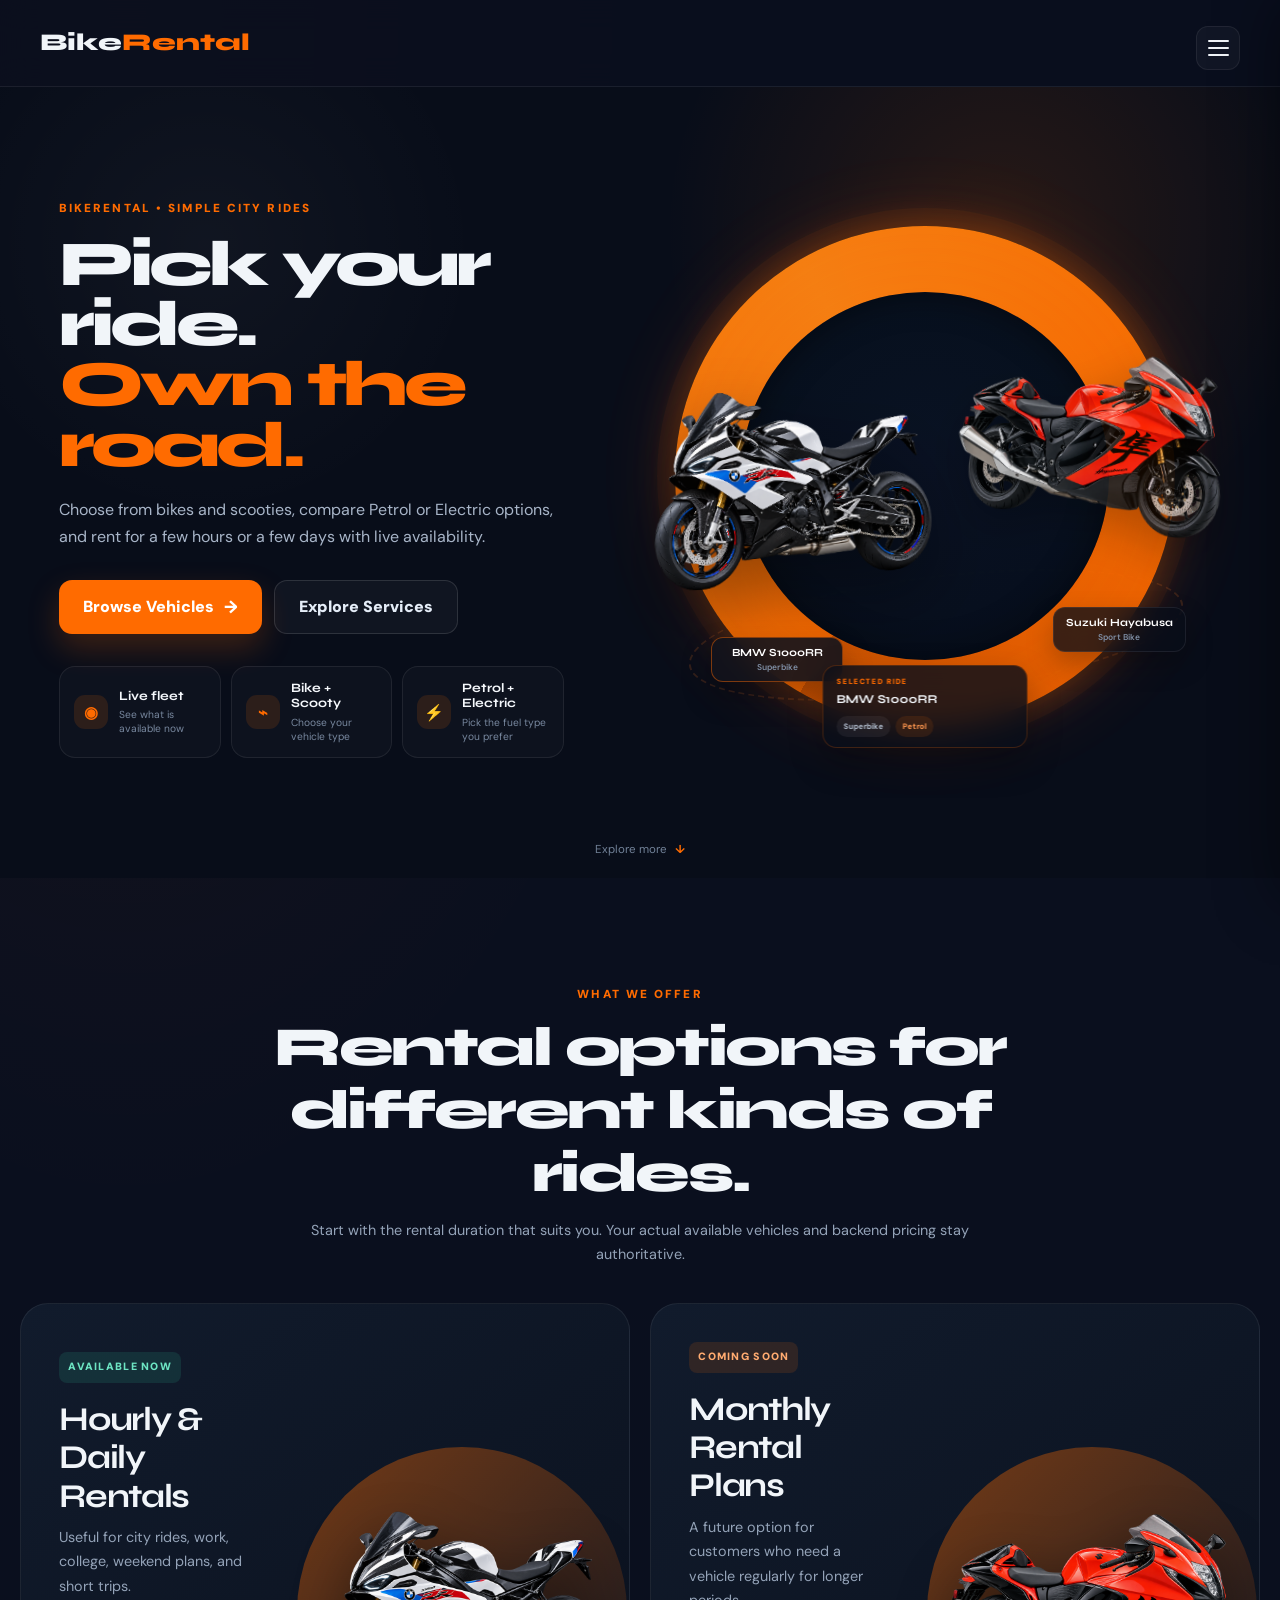
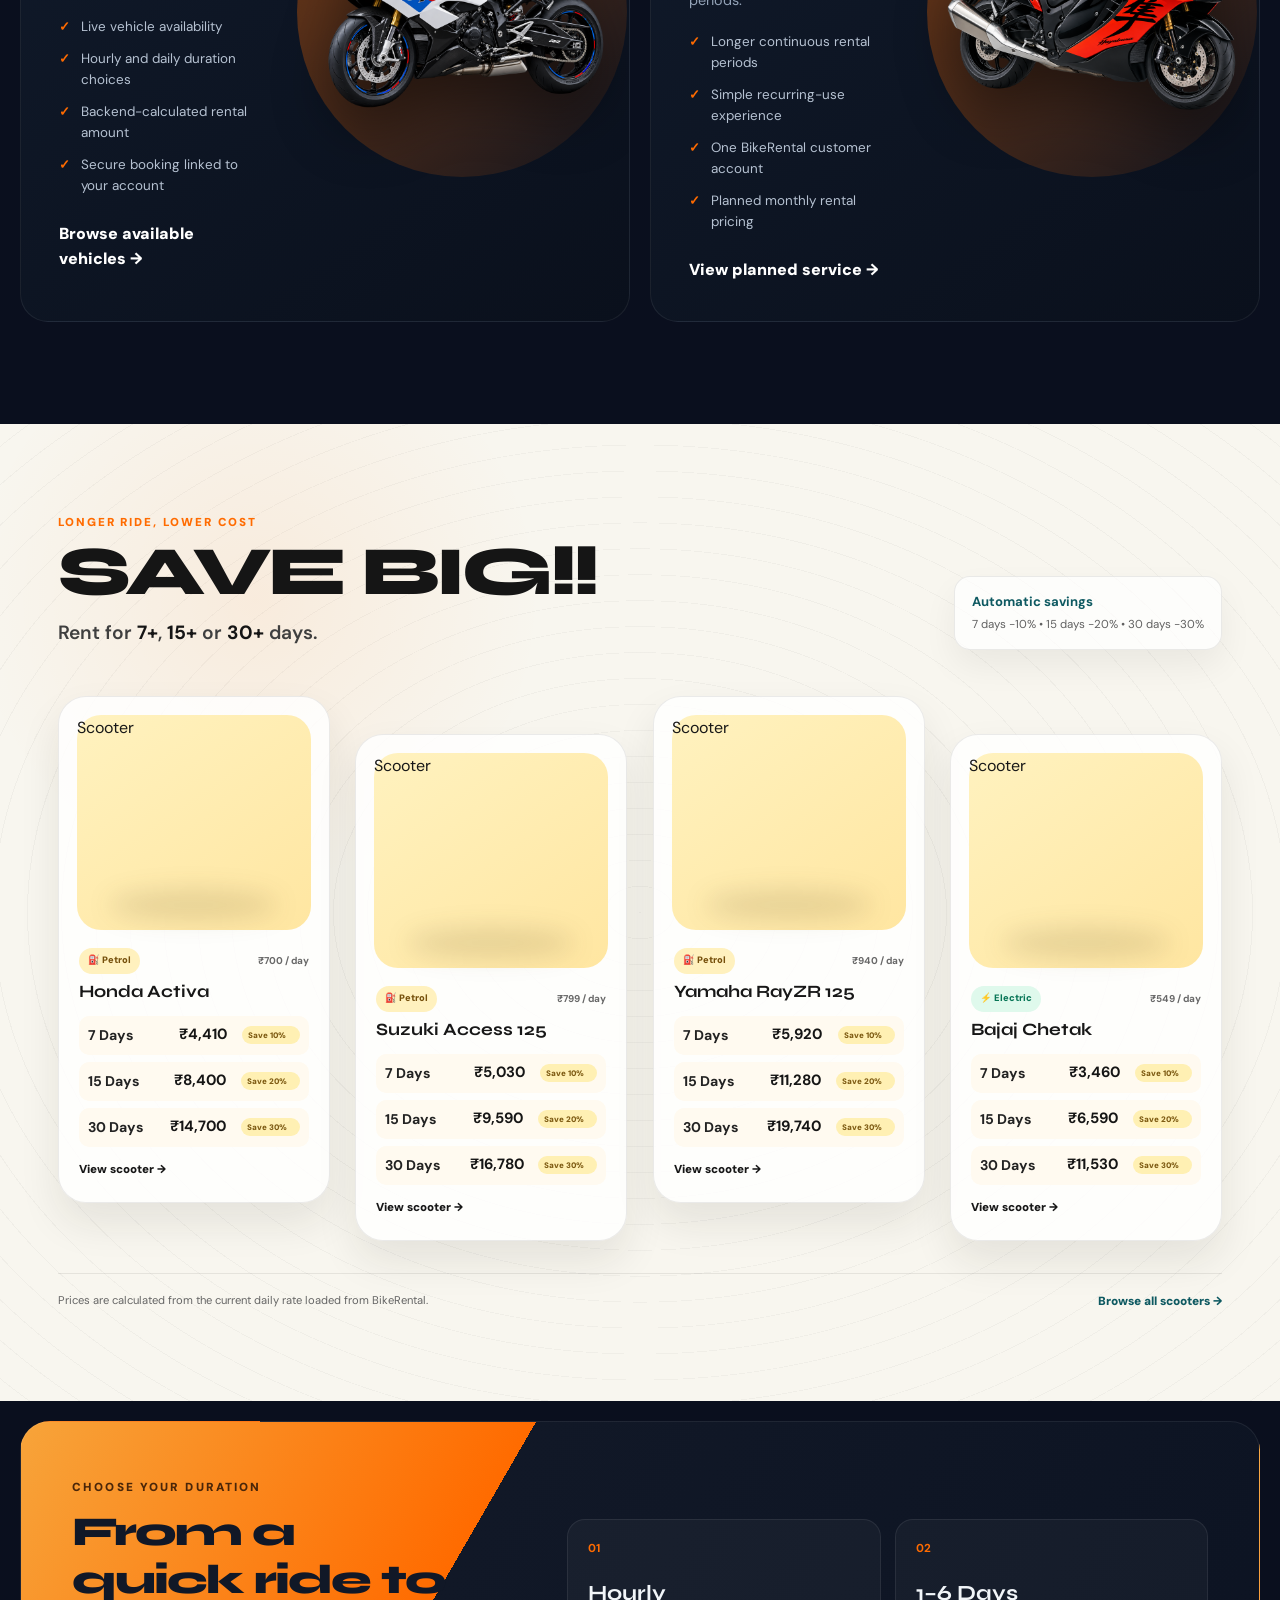
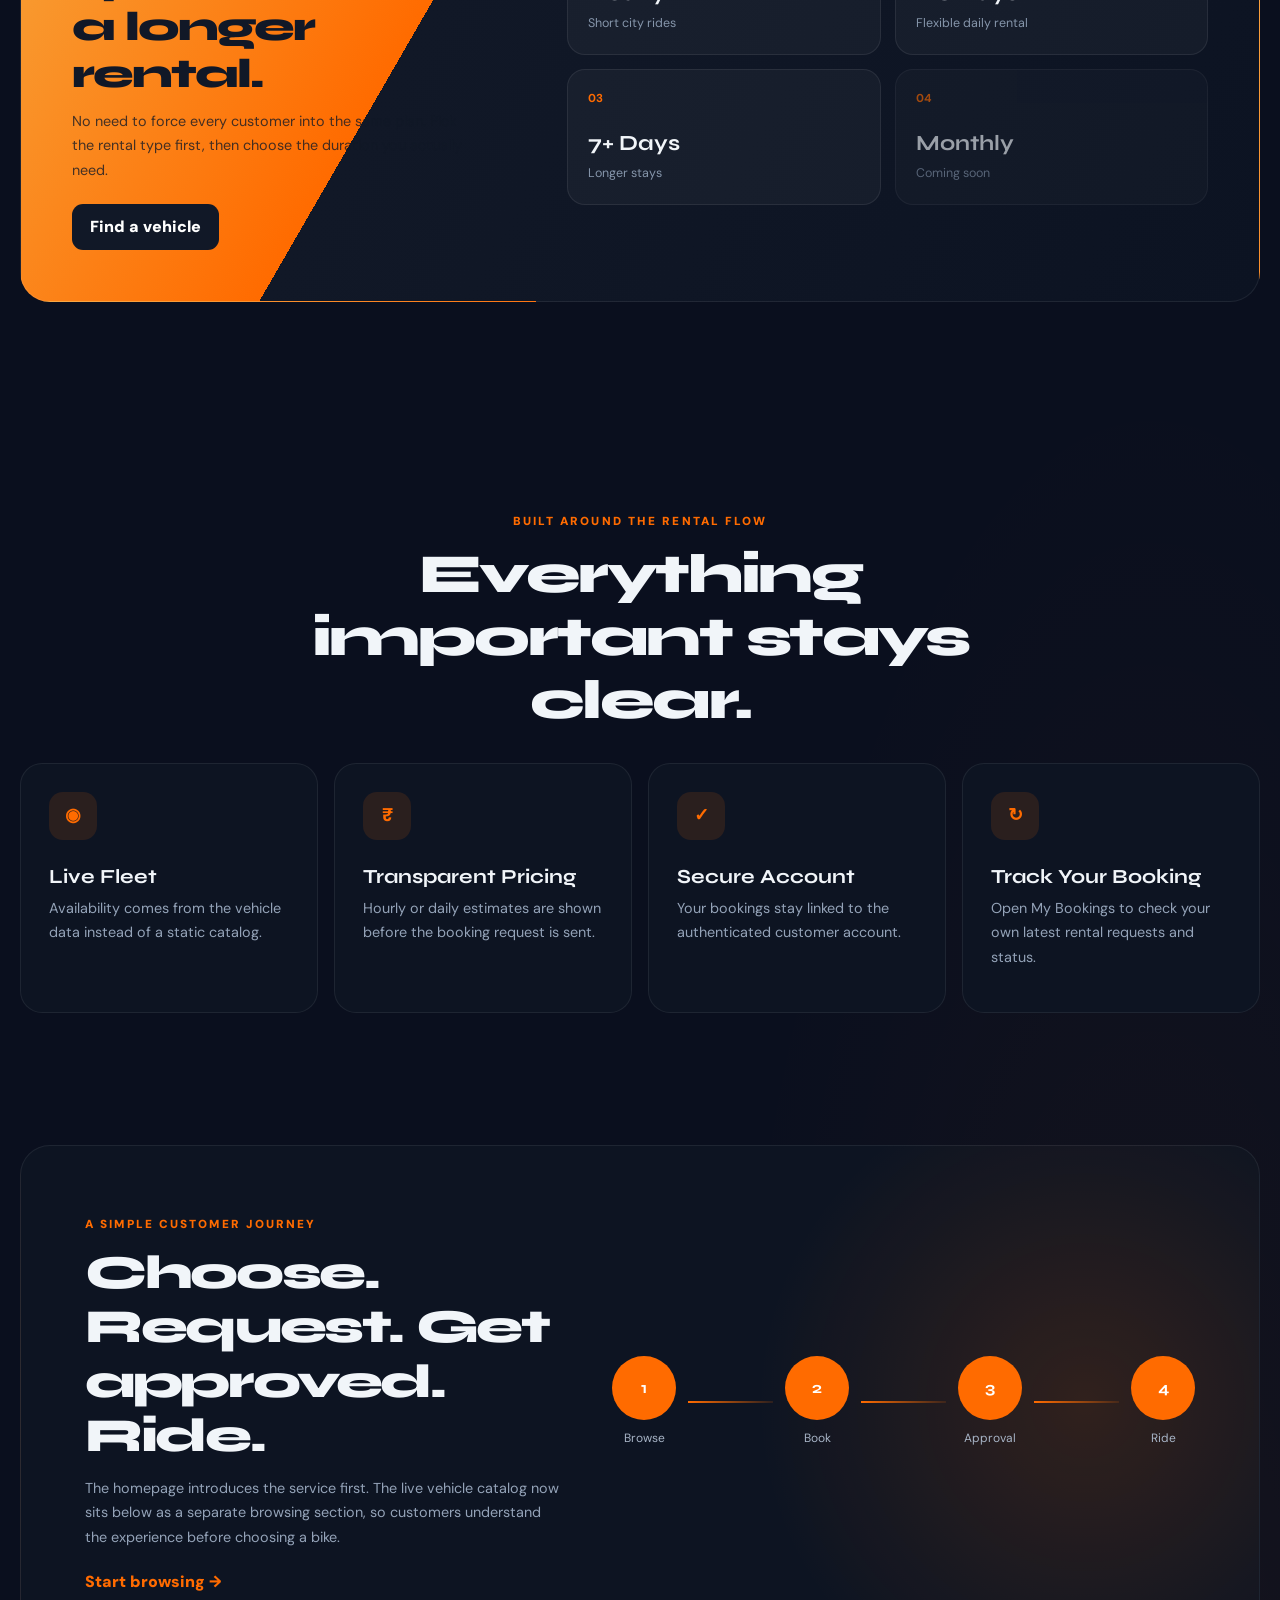
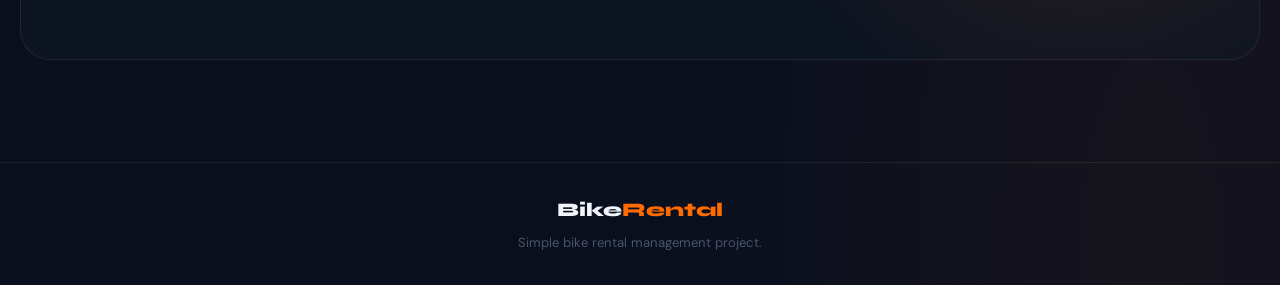
==== commit 62feac8d: "Add long ride scooter savings section to homepage" ====
--- a/frontend/index.html
+++ b/frontend/index.html
@@ -240,6 +240,73 @@
             </div>
         </section>
 
+
+        <!-- LONG-RIDE SCOOTER SAVINGS — INDEX PAGE ONLY -->
+        <section id="long-ride-savings" class="long-ride-savings">
+            <div class="long-ride-shell">
+                <div class="long-ride-heading">
+                    <div>
+                        <span class="long-ride-kicker">LONGER RIDE, LOWER COST</span>
+                        <h2>SAVE BIG!!</h2>
+                        <p>Rent for <strong>7+</strong>, <strong>15+</strong> or <strong>30+</strong> days.</p>
+                    </div>
+
+                    <div class="long-ride-discount-note">
+                        <strong>Automatic savings</strong>
+                        <span>7 days −10% • 15 days −20% • 30 days −30%</span>
+                    </div>
+                </div>
+
+                <div id="longRideDeals" class="long-ride-grid" aria-live="polite">
+                    <!-- Filled from the existing /api/bikes data by home.js -->
+                    <article class="long-ride-card long-ride-card-loading">
+                        <div class="long-ride-image-wrap"></div>
+                        <div class="long-ride-card-body">
+                            <div class="long-ride-skeleton long"></div>
+                            <div class="long-ride-skeleton"></div>
+                            <div class="long-ride-skeleton"></div>
+                            <div class="long-ride-skeleton"></div>
+                        </div>
+                    </article>
+
+                    <article class="long-ride-card long-ride-card-loading">
+                        <div class="long-ride-image-wrap"></div>
+                        <div class="long-ride-card-body">
+                            <div class="long-ride-skeleton long"></div>
+                            <div class="long-ride-skeleton"></div>
+                            <div class="long-ride-skeleton"></div>
+                            <div class="long-ride-skeleton"></div>
+                        </div>
+                    </article>
+
+                    <article class="long-ride-card long-ride-card-loading">
+                        <div class="long-ride-image-wrap"></div>
+                        <div class="long-ride-card-body">
+                            <div class="long-ride-skeleton long"></div>
+                            <div class="long-ride-skeleton"></div>
+                            <div class="long-ride-skeleton"></div>
+                            <div class="long-ride-skeleton"></div>
+                        </div>
+                    </article>
+
+                    <article class="long-ride-card long-ride-card-loading">
+                        <div class="long-ride-image-wrap"></div>
+                        <div class="long-ride-card-body">
+                            <div class="long-ride-skeleton long"></div>
+                            <div class="long-ride-skeleton"></div>
+                            <div class="long-ride-skeleton"></div>
+                            <div class="long-ride-skeleton"></div>
+                        </div>
+                    </article>
+                </div>
+
+                <div class="long-ride-footer">
+                    <span>Prices are calculated from the current daily rate loaded from BikeRental.</span>
+                    <a href="vehicles.html">Browse all scooters →</a>
+                </div>
+            </div>
+        </section>
+
         <section class="home-section duration-section">
             <div class="duration-banner">
                 <div class="duration-intro">
--- a/frontend/user.css
+++ b/frontend/user.css
@@ -6210,3 +6210,600 @@
         font-size: .44rem;
     }
 }
+
+
+/* ===== V14: fix clipped images in lower services cards on index page ===== */
+.home-service-card {
+    overflow: hidden;
+}
+
+.home-service-art {
+    position: relative;
+    min-height: 360px;
+    padding: 24px 28px 28px;
+    display: flex;
+    align-items: center;
+    justify-content: center;
+}
+
+.home-service-card-live .home-service-art,
+.home-service-card-coming .home-service-art {
+    overflow: visible;
+}
+
+.home-service-card-live .service-art-circle,
+.home-service-card-coming .service-art-circle {
+    width: 290px;
+    height: 290px;
+    opacity: .42;
+    left: 50%;
+    top: 50%;
+    transform: translate(-50%, -50%);
+}
+
+.home-service-art img {
+    position: relative;
+    z-index: 2;
+    width: 100%;
+    max-width: 340px;
+    height: 255px;
+    object-fit: contain;
+    object-position: center;
+    filter: drop-shadow(0 24px 28px rgba(0,0,0,.45));
+}
+
+.home-service-card-live .home-service-art img {
+    max-width: 332px;
+    height: 248px;
+    transform: translateX(-10px);
+}
+
+.home-service-card-coming .home-service-art img {
+    max-width: 332px;
+    height: 248px;
+    transform: translateX(-18px);
+}
+
+@media (max-width: 1100px) {
+    .home-service-art {
+        padding: 20px 22px 24px;
+        min-height: 300px;
+    }
+
+    .home-service-card-live .service-art-circle,
+    .home-service-card-coming .service-art-circle {
+        width: 245px;
+        height: 245px;
+    }
+
+    .home-service-art img,
+    .home-service-card-live .home-service-art img,
+    .home-service-card-coming .home-service-art img {
+        max-width: 290px;
+        height: 214px;
+        transform: translateX(0);
+    }
+}
+
+@media (max-width: 700px) {
+    .home-service-art {
+        min-height: 230px;
+        padding: 18px 18px 20px;
+    }
+
+    .home-service-card-live .service-art-circle,
+    .home-service-card-coming .service-art-circle {
+        width: 210px;
+        height: 210px;
+    }
+
+    .home-service-art img,
+    .home-service-card-live .home-service-art img,
+    .home-service-card-coming .home-service-art img {
+        max-width: 250px;
+        height: 188px;
+        transform: translateX(0);
+    }
+}
+
+
+/* =========================================================
+   V15 — Bigger service-section bike images
+   Keeps both bikes fully visible while making them more prominent.
+========================================================= */
+
+@media (min-width: 1101px) {
+    .home-service-card {
+        grid-template-columns: minmax(0, .9fr) minmax(310px, 1.1fr);
+    }
+
+    .home-service-art {
+        min-height: 390px;
+        padding: 20px 18px 24px;
+    }
+
+    .home-service-card-live .service-art-circle,
+    .home-service-card-coming .service-art-circle {
+        width: 330px;
+        height: 330px;
+        opacity: .44;
+    }
+
+    .home-service-art img,
+    .home-service-card-live .home-service-art img,
+    .home-service-card-coming .home-service-art img {
+        width: 100%;
+        max-width: 390px;
+        height: 300px;
+        object-fit: contain;
+        object-position: center;
+        transform: translateX(0);
+    }
+}
+
+@media (min-width: 701px) and (max-width: 1100px) {
+    .home-service-art {
+        min-height: 320px;
+        padding: 18px 18px 22px;
+    }
+
+    .home-service-card-live .service-art-circle,
+    .home-service-card-coming .service-art-circle {
+        width: 275px;
+        height: 275px;
+    }
+
+    .home-service-art img,
+    .home-service-card-live .home-service-art img,
+    .home-service-card-coming .home-service-art img {
+        width: 100%;
+        max-width: 330px;
+        height: 245px;
+        object-fit: contain;
+        object-position: center;
+        transform: translateX(0);
+    }
+}
+
+@media (max-width: 700px) {
+    .home-service-art {
+        min-height: 250px;
+        padding: 14px 12px 18px;
+    }
+
+    .home-service-card-live .service-art-circle,
+    .home-service-card-coming .service-art-circle {
+        width: 225px;
+        height: 225px;
+    }
+
+    .home-service-art img,
+    .home-service-card-live .home-service-art img,
+    .home-service-card-coming .home-service-art img {
+        width: 100%;
+        max-width: 280px;
+        height: 210px;
+        object-fit: contain;
+        object-position: center;
+        transform: translateX(0);
+    }
+}
+
+
+/* =========================================================
+   INDEX — LONG-RIDE SCOOTER SAVINGS
+   Inspired by the reference "SAVE BIG" layout.
+   This section exists only on index.html.
+========================================================= */
+
+.long-ride-savings {
+    position: relative;
+    overflow: hidden;
+    padding: clamp(64px, 7vw, 104px) max(18px, 4.5vw);
+    color: #171717;
+    background:
+        radial-gradient(circle at 20% 18%, rgba(255,107,0,.08), transparent 22%),
+        repeating-radial-gradient(
+            ellipse at 50% 50%,
+            rgba(18,18,18,.035) 0 1px,
+            transparent 1px 34px
+        ),
+        #f8f6ef;
+}
+
+.long-ride-shell {
+    width: min(1380px, 100%);
+    margin: 0 auto;
+}
+
+.long-ride-heading {
+    display: flex;
+    align-items: flex-end;
+    justify-content: space-between;
+    gap: 28px;
+    margin-bottom: 46px;
+}
+
+.long-ride-kicker {
+    display: block;
+    margin-bottom: 10px;
+    color: #ff6b00;
+    font-size: .72rem;
+    font-weight: 900;
+    letter-spacing: .16em;
+}
+
+.long-ride-heading h2 {
+    margin: 0;
+    color: #151515;
+    font-size: clamp(3rem, 5.4vw, 5.8rem);
+    line-height: .88;
+    letter-spacing: -.055em;
+}
+
+.long-ride-heading p {
+    margin-top: 14px;
+    color: #3f3f3f;
+    font-size: clamp(1.05rem, 1.5vw, 1.45rem);
+    font-weight: 600;
+}
+
+.long-ride-heading p strong {
+    color: #151515;
+}
+
+.long-ride-discount-note {
+    flex: 0 0 auto;
+    max-width: 360px;
+    padding: 14px 17px;
+    border: 1px solid rgba(0,0,0,.08);
+    border-radius: 16px;
+    background: rgba(255,255,255,.72);
+    box-shadow: 0 16px 34px rgba(0,0,0,.06);
+}
+
+.long-ride-discount-note strong,
+.long-ride-discount-note span {
+    display: block;
+}
+
+.long-ride-discount-note strong {
+    color: #0e5961;
+    font-size: .82rem;
+}
+
+.long-ride-discount-note span {
+    margin-top: 4px;
+    color: #606060;
+    font-size: .72rem;
+}
+
+.long-ride-grid {
+    display: grid;
+    grid-template-columns: repeat(4, minmax(0, 1fr));
+    gap: clamp(16px, 2vw, 28px);
+    align-items: end;
+}
+
+.long-ride-card {
+    position: relative;
+    min-width: 0;
+    min-height: 430px;
+    border: 1px solid rgba(0,0,0,.08);
+    border-radius: 28px;
+    background: rgba(255,255,255,.82);
+    box-shadow: 0 20px 42px rgba(37,31,18,.09);
+    overflow: visible;
+    transition:
+        transform .3s cubic-bezier(.16,1,.3,1),
+        box-shadow .3s ease;
+}
+
+.long-ride-card:nth-child(2),
+.long-ride-card:nth-child(4) {
+    transform: translateY(38px);
+}
+
+.long-ride-card:hover {
+    transform: translateY(-8px);
+    box-shadow: 0 28px 55px rgba(37,31,18,.14);
+}
+
+.long-ride-card:nth-child(2):hover,
+.long-ride-card:nth-child(4):hover {
+    transform: translateY(30px);
+}
+
+.long-ride-image-wrap {
+    position: relative;
+    height: 215px;
+    margin: 18px 18px 0;
+    border-radius: 24px;
+    background:
+        linear-gradient(145deg, #fff2bf, #ffe6a1);
+    overflow: visible;
+}
+
+.long-ride-image-wrap::before {
+    content: "";
+    position: absolute;
+    width: 72%;
+    height: 30px;
+    left: 14%;
+    bottom: 10px;
+    border-radius: 50%;
+    background: rgba(67,49,22,.13);
+    filter: blur(12px);
+}
+
+.long-ride-image-wrap img {
+    position: absolute;
+    z-index: 2;
+    width: 112%;
+    height: 220px;
+    left: 50%;
+    bottom: -6px;
+    transform: translateX(-50%);
+    object-fit: contain;
+    object-position: center;
+    filter: drop-shadow(0 20px 20px rgba(42,29,10,.24));
+}
+
+.long-ride-card-body {
+    padding: 18px 20px 22px;
+}
+
+.long-ride-meta {
+    display: flex;
+    align-items: center;
+    justify-content: space-between;
+    gap: 8px;
+    margin-bottom: 8px;
+}
+
+.long-ride-fuel {
+    display: inline-flex;
+    align-items: center;
+    min-height: 26px;
+    padding: 0 9px;
+    border-radius: 999px;
+    color: #76500c;
+    background: #fff1be;
+    font-size: .58rem;
+    font-weight: 900;
+}
+
+.long-ride-fuel.electric {
+    color: #087657;
+    background: #dff9ec;
+}
+
+.long-ride-daily {
+    color: #686868;
+    font-size: .62rem;
+    font-weight: 700;
+}
+
+.long-ride-card h3 {
+    margin: 0 0 14px;
+    color: #171717;
+    font-size: clamp(1.05rem, 1.35vw, 1.3rem);
+    line-height: 1.16;
+}
+
+.long-ride-prices {
+    display: grid;
+    gap: 7px;
+}
+
+.long-ride-price-row {
+    display: grid;
+    grid-template-columns: minmax(64px, .85fr) auto auto;
+    align-items: center;
+    gap: 8px;
+    min-height: 39px;
+    padding: 0 9px;
+    border-radius: 10px;
+    background: #fffaf0;
+}
+
+.long-ride-price-row strong {
+    color: #232323;
+    font-size: .88rem;
+}
+
+.long-ride-price-row b {
+    color: #151515;
+    font-size: .93rem;
+}
+
+.long-ride-price-row span {
+    padding: 3px 6px;
+    border-radius: 999px;
+    color: #7e5b13;
+    background: #fff0b3;
+    font-size: .5rem;
+    font-weight: 900;
+    white-space: nowrap;
+}
+
+.long-ride-card-link {
+    display: inline-flex;
+    align-items: center;
+    margin-top: 14px;
+    color: #171717;
+    font-size: .72rem;
+    font-weight: 900;
+    text-decoration: none;
+}
+
+.long-ride-card-link:hover {
+    color: #ff6b00;
+}
+
+.long-ride-footer {
+    display: flex;
+    justify-content: space-between;
+    gap: 18px;
+    margin-top: 70px;
+    padding-top: 18px;
+    border-top: 1px solid rgba(0,0,0,.08);
+}
+
+.long-ride-footer span {
+    color: #656565;
+    font-size: .7rem;
+}
+
+.long-ride-footer a {
+    color: #0e5961;
+    font-size: .74rem;
+    font-weight: 900;
+    text-decoration: none;
+}
+
+.long-ride-card-loading {
+    overflow: hidden;
+}
+
+.long-ride-card-loading .long-ride-image-wrap {
+    background: #f0eadb;
+}
+
+.long-ride-skeleton {
+    width: 70%;
+    height: 13px;
+    margin-top: 11px;
+    border-radius: 999px;
+    background: linear-gradient(90deg, #eee8dc, #faf7f0, #eee8dc);
+    background-size: 200% 100%;
+    animation: longRideLoading 1.15s linear infinite;
+}
+
+.long-ride-skeleton.long {
+    width: 88%;
+    height: 20px;
+}
+
+@keyframes longRideLoading {
+    to { background-position: -200% 0; }
+}
+
+.long-ride-error {
+    grid-column: 1 / -1;
+    padding: 28px;
+    border-radius: 18px;
+    text-align: center;
+    color: #645a4b;
+    background: rgba(255,255,255,.74);
+}
+
+/* Tablet */
+@media (max-width: 1050px) {
+    .long-ride-grid {
+        grid-template-columns: repeat(2, minmax(0, 1fr));
+        gap: 26px;
+    }
+
+    .long-ride-card:nth-child(2),
+    .long-ride-card:nth-child(4) {
+        transform: none;
+    }
+
+    .long-ride-card:nth-child(2):hover,
+    .long-ride-card:nth-child(4):hover {
+        transform: translateY(-8px);
+    }
+
+    .long-ride-footer {
+        margin-top: 34px;
+    }
+}
+
+/* Mobile */
+@media (max-width: 700px) {
+    .long-ride-savings {
+        padding: 54px 14px;
+    }
+
+    .long-ride-heading {
+        align-items: flex-start;
+        flex-direction: column;
+        margin-bottom: 28px;
+    }
+
+    .long-ride-heading h2 {
+        font-size: clamp(3.2rem, 17vw, 4.8rem);
+    }
+
+    .long-ride-discount-note {
+        width: 100%;
+        max-width: none;
+    }
+
+    .long-ride-grid {
+        grid-template-columns: 1fr;
+        gap: 18px;
+    }
+
+    .long-ride-card {
+        min-height: 0;
+        display: grid;
+        grid-template-columns: minmax(130px, .9fr) minmax(0, 1.1fr);
+        border-radius: 22px;
+    }
+
+    .long-ride-image-wrap {
+        height: auto;
+        min-height: 230px;
+        margin: 12px 0 12px 12px;
+        border-radius: 18px;
+    }
+
+    .long-ride-image-wrap img {
+        width: 122%;
+        height: 220px;
+        bottom: 2px;
+    }
+
+    .long-ride-card-body {
+        align-self: center;
+        padding: 16px 14px 16px 12px;
+    }
+
+    .long-ride-price-row {
+        grid-template-columns: 1fr auto;
+        gap: 5px;
+        min-height: 36px;
+    }
+
+    .long-ride-price-row span {
+        display: none;
+    }
+
+    .long-ride-footer {
+        align-items: flex-start;
+        flex-direction: column;
+        margin-top: 28px;
+    }
+}
+
+@media (max-width: 440px) {
+    .long-ride-card {
+        grid-template-columns: 1fr;
+    }
+
+    .long-ride-image-wrap {
+        min-height: 205px;
+        margin: 12px 12px 0;
+    }
+
+    .long-ride-image-wrap img {
+        width: 112%;
+        height: 205px;
+    }
+
+    .long-ride-card-body {
+        padding: 14px 16px 18px;
+    }
+}
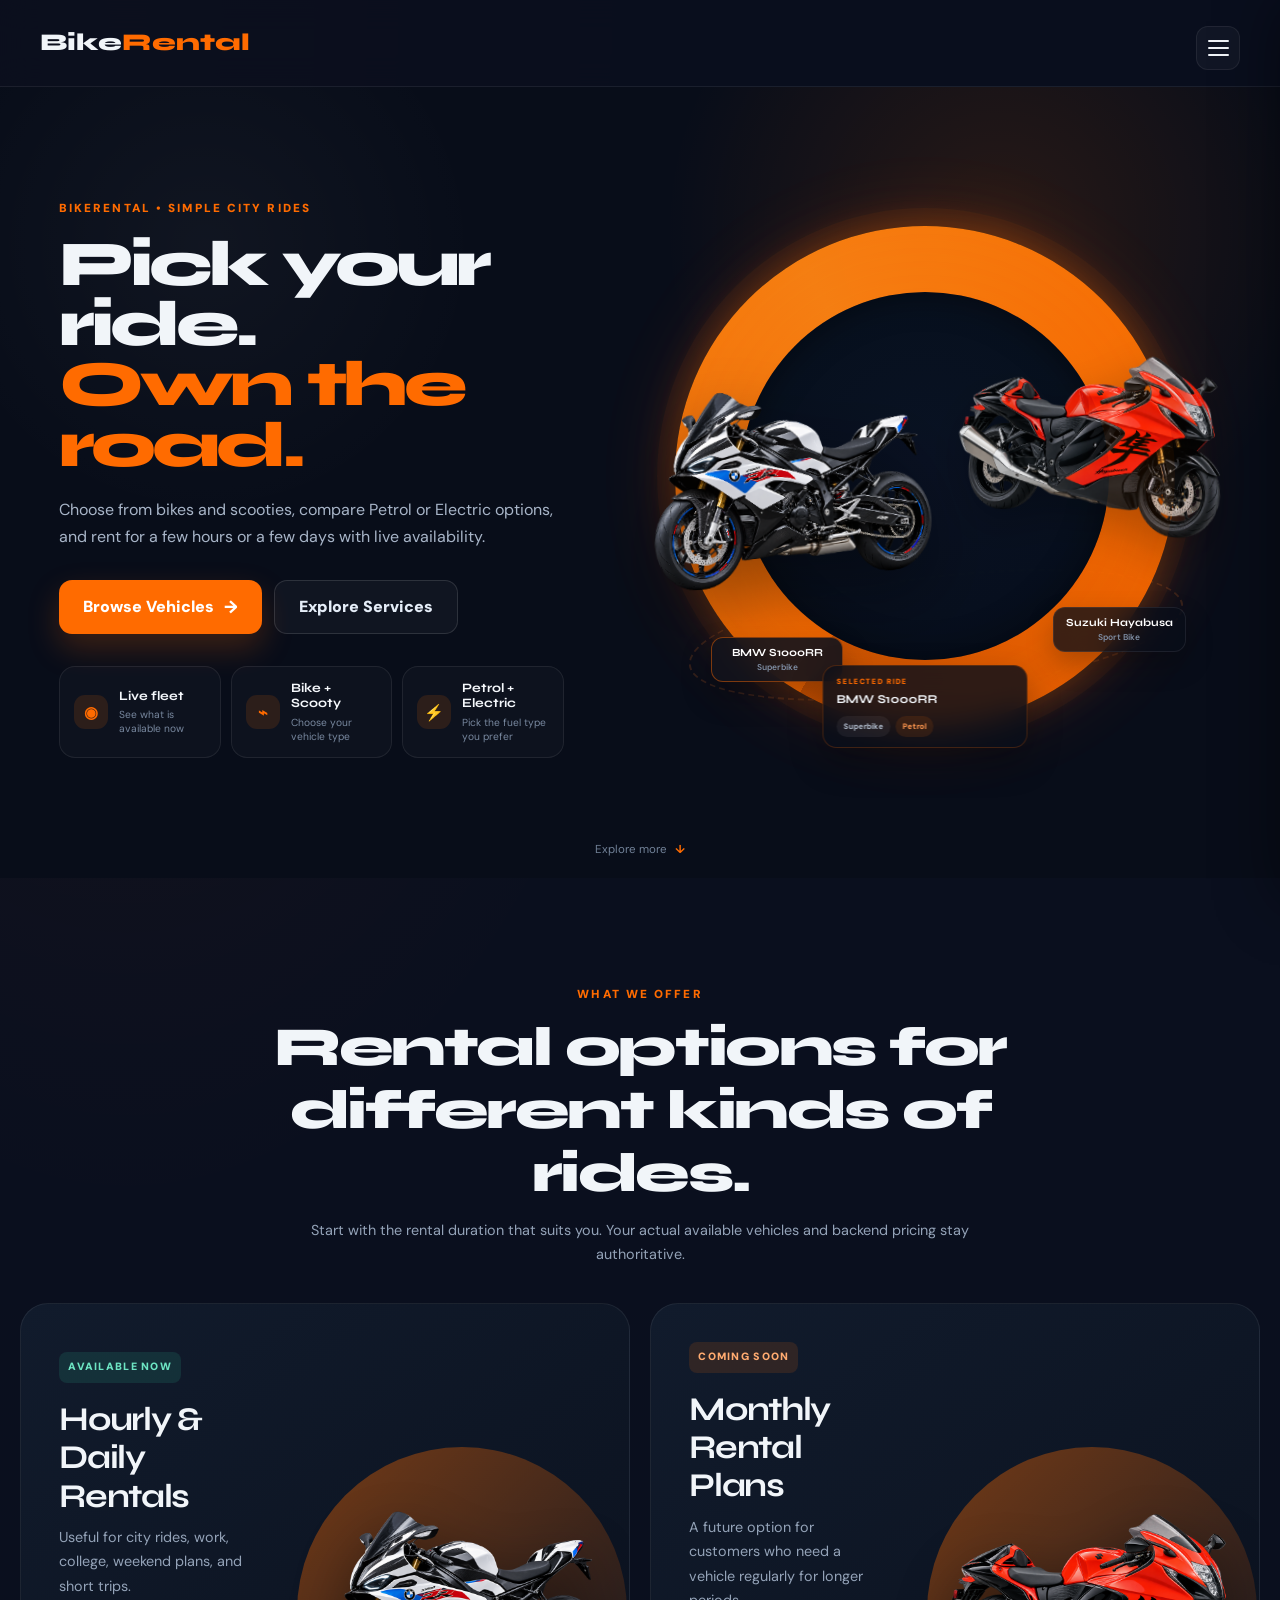
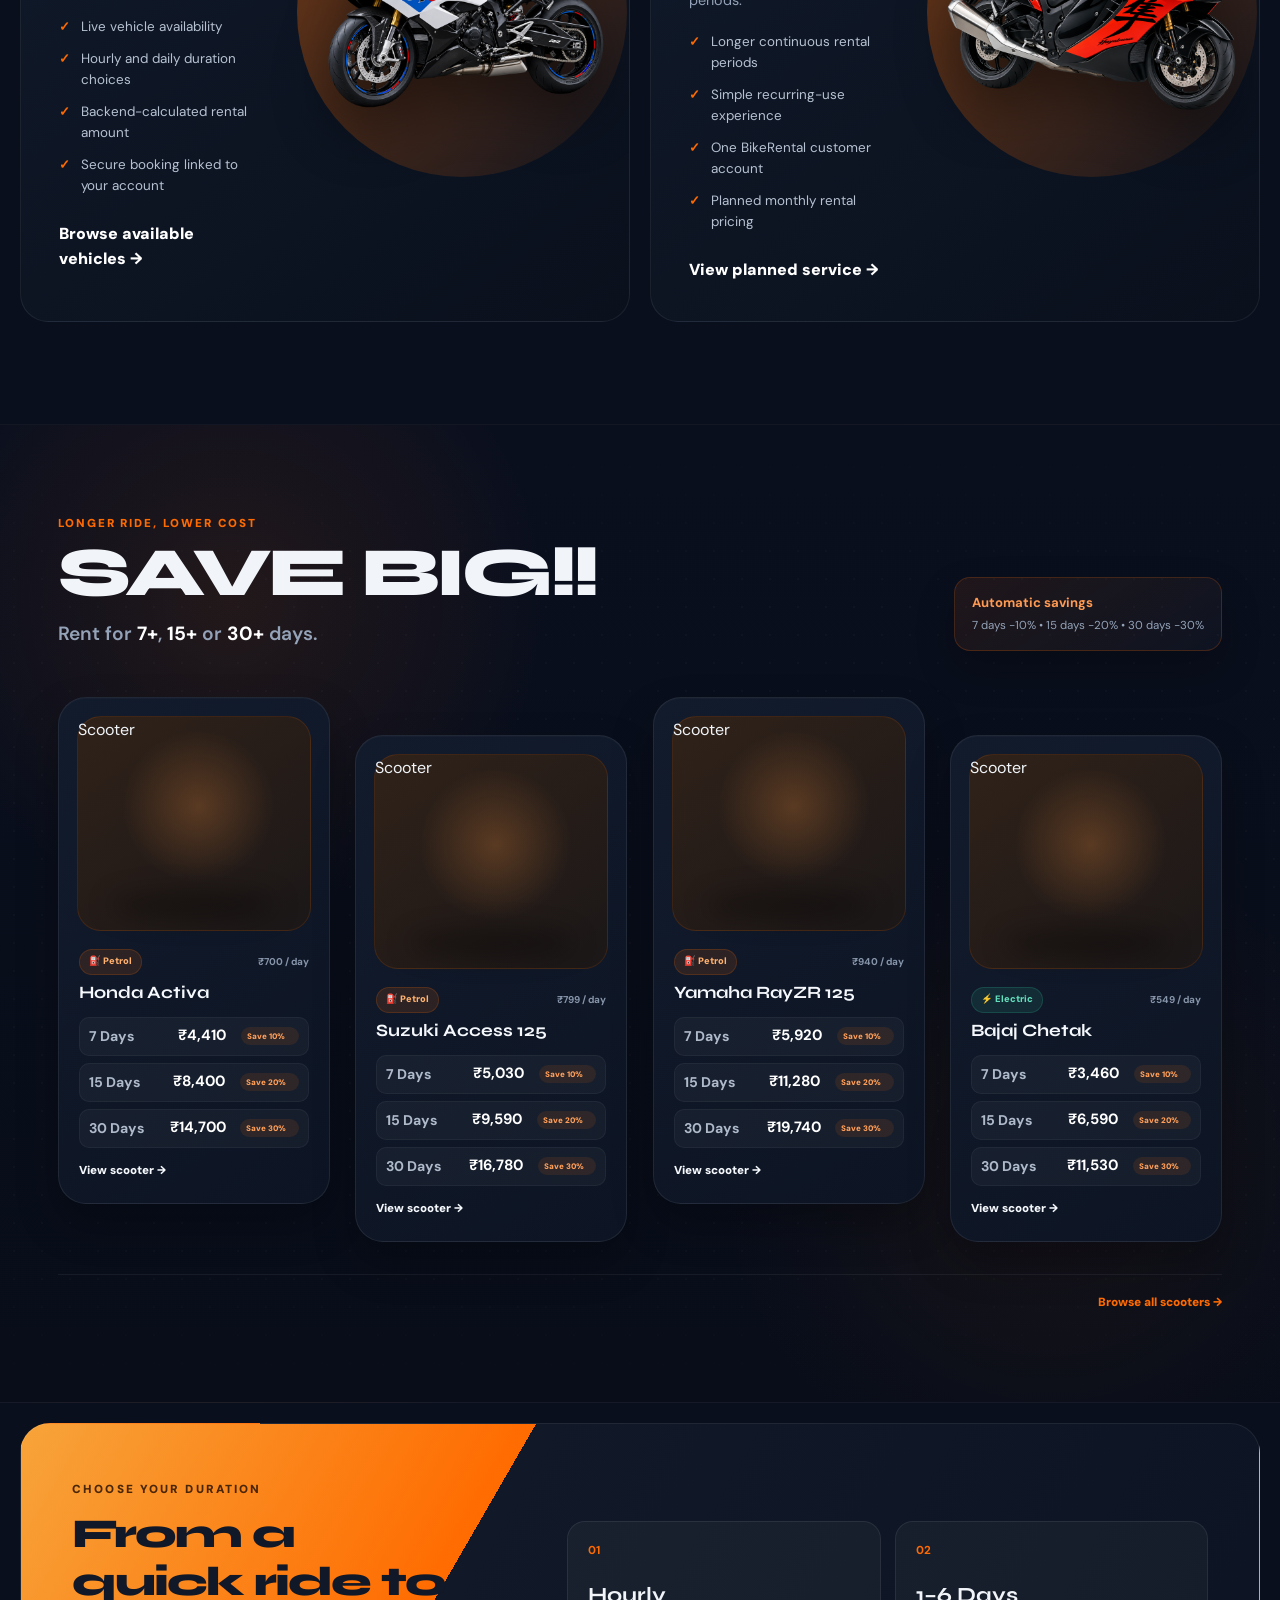
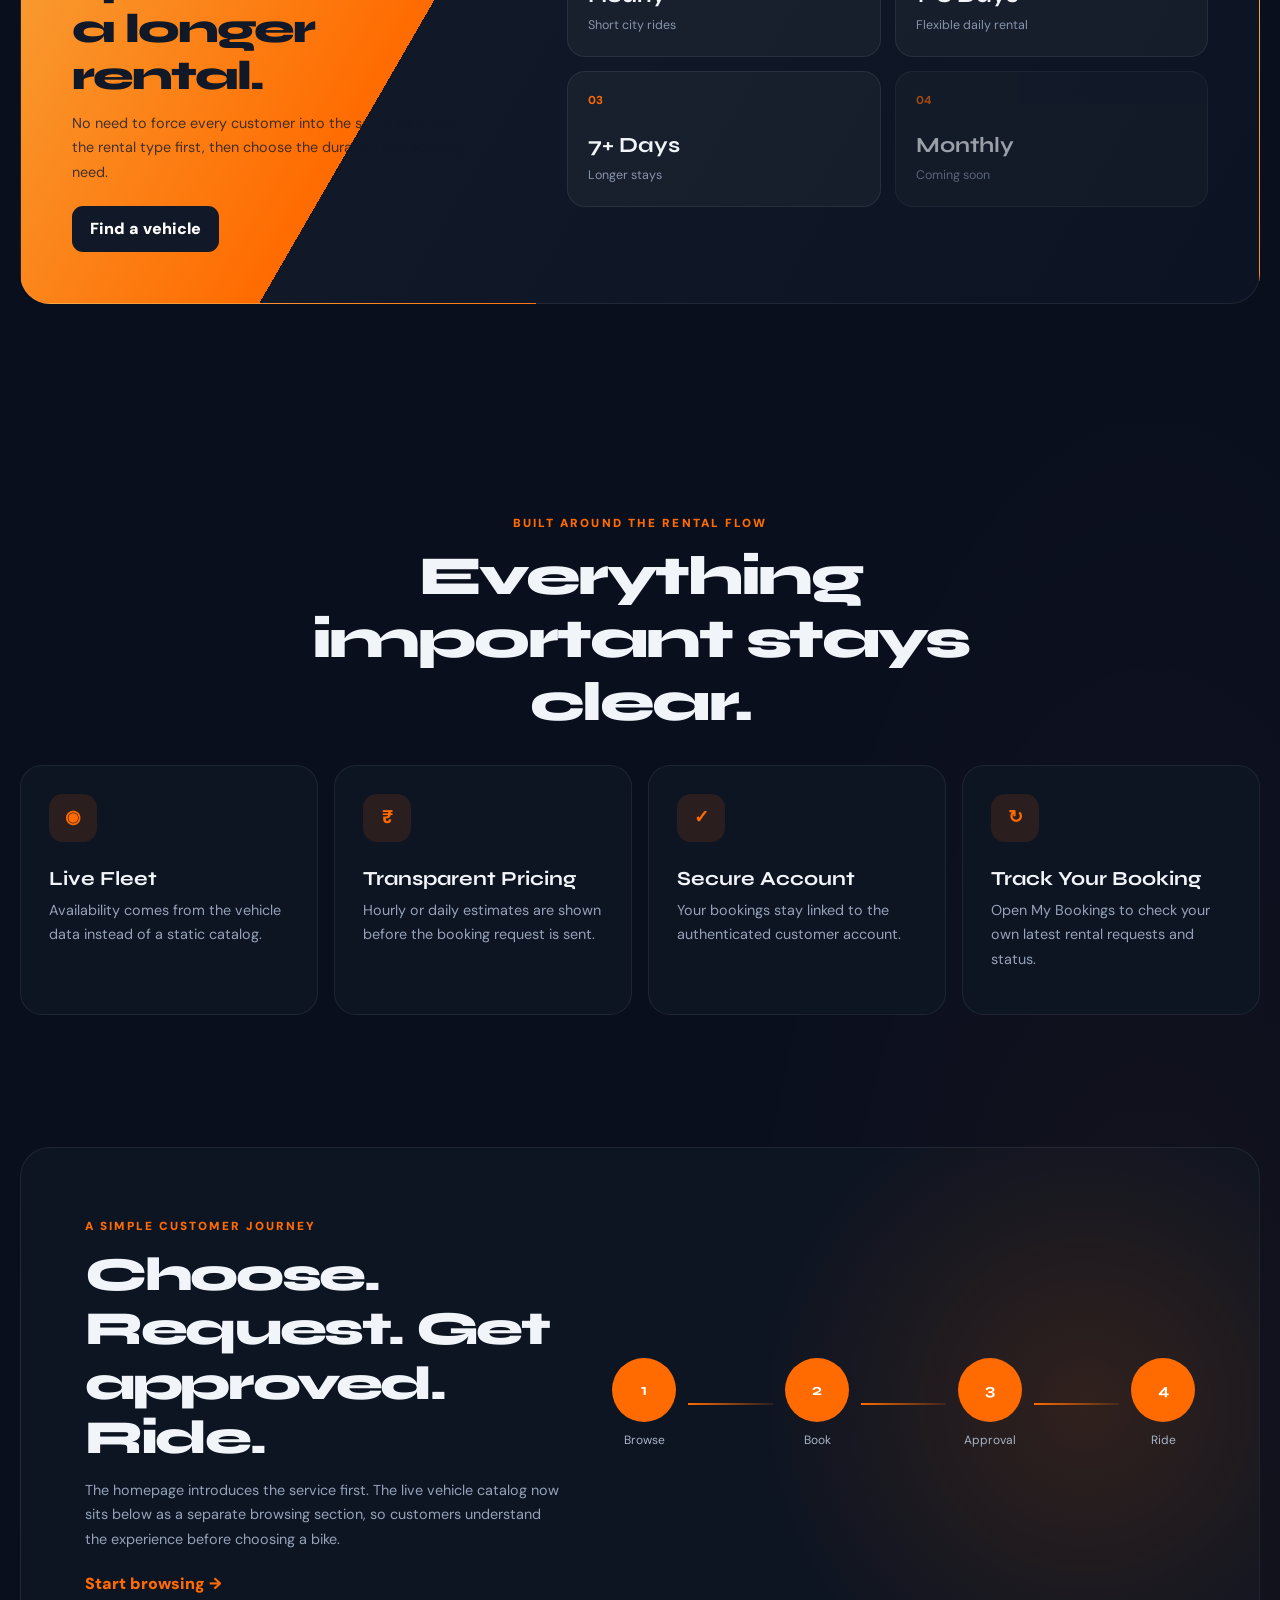
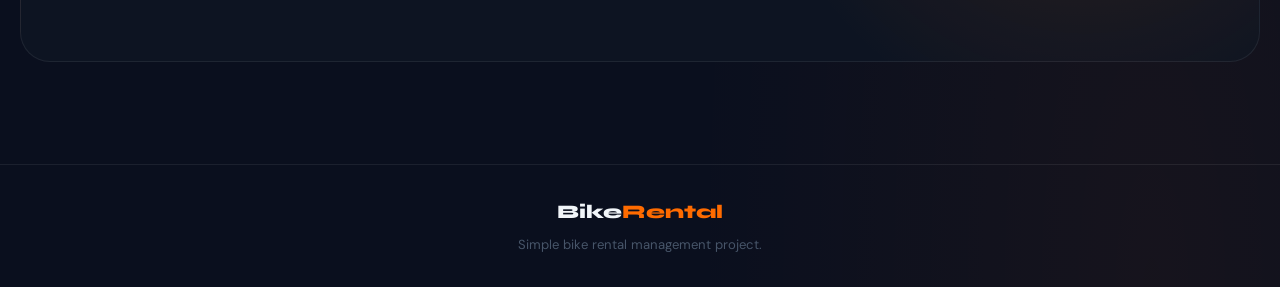
==== commit d96459c6: "Match long ride savings section with dark site theme" ====
--- a/frontend/index.html
+++ b/frontend/index.html
@@ -301,8 +301,7 @@
                 </div>
 
                 <div class="long-ride-footer">
-                    <span>Prices are calculated from the current daily rate loaded from BikeRental.</span>
-                    <a href="vehicles.html">Browse all scooters →</a>
+                                        <a href="vehicles.html">Browse all scooters →</a>
                 </div>
             </div>
         </section>
--- a/frontend/user.css
+++ b/frontend/user.css
@@ -6807,3 +6807,187 @@
         padding: 14px 16px 18px;
     }
 }
+
+
+/* =========================================================
+   LONG-RIDE SAVINGS V16 — DARK BIKERENTAL THEME
+   Matches the rest of the homepage instead of switching to a white section.
+========================================================= */
+
+.long-ride-savings {
+    color: var(--text-primary);
+    background:
+        radial-gradient(circle at 18% 18%, rgba(255,107,0,.10), transparent 24%),
+        radial-gradient(circle at 82% 76%, rgba(255,107,0,.06), transparent 26%),
+        linear-gradient(180deg, #0a0f1e 0%, #080d19 100%);
+    border-top: 1px solid rgba(255,255,255,.045);
+    border-bottom: 1px solid rgba(255,255,255,.045);
+}
+
+.long-ride-savings::before {
+    content: "";
+    position: absolute;
+    inset: 0;
+    pointer-events: none;
+    opacity: .16;
+    background-image:
+        radial-gradient(circle, rgba(255,255,255,.15) 1px, transparent 1px);
+    background-size: 28px 28px;
+    mask-image: linear-gradient(to bottom, transparent, #000 18%, #000 82%, transparent);
+}
+
+.long-ride-shell {
+    position: relative;
+    z-index: 1;
+}
+
+.long-ride-kicker {
+    color: var(--orange);
+}
+
+.long-ride-heading h2 {
+    color: var(--text-primary);
+}
+
+.long-ride-heading p {
+    color: var(--text-secondary);
+}
+
+.long-ride-heading p strong {
+    color: #ffffff;
+}
+
+.long-ride-discount-note {
+    border: 1px solid rgba(255,107,0,.20);
+    background:
+        linear-gradient(145deg, rgba(255,107,0,.09), rgba(255,255,255,.025));
+    box-shadow: 0 18px 38px rgba(0,0,0,.24);
+}
+
+.long-ride-discount-note strong {
+    color: #ff9a52;
+}
+
+.long-ride-discount-note span {
+    color: #94a3b8;
+}
+
+/* Dark premium cards */
+.long-ride-card {
+    border: 1px solid rgba(255,255,255,.075);
+    background:
+        linear-gradient(145deg, #121b2c 0%, #0d1524 100%);
+    box-shadow:
+        0 20px 42px rgba(0,0,0,.28),
+        inset 0 1px 0 rgba(255,255,255,.02);
+}
+
+.long-ride-card:hover {
+    border-color: rgba(255,107,0,.30);
+    box-shadow:
+        0 28px 58px rgba(0,0,0,.38),
+        0 0 0 1px rgba(255,107,0,.08);
+}
+
+/* Keep the Royal Brothers-style warm vehicle backdrop,
+   but make it fit the dark BikeRental palette. */
+.long-ride-image-wrap {
+    background:
+        radial-gradient(circle at 52% 42%, rgba(255,151,65,.24), transparent 44%),
+        linear-gradient(145deg, #302219 0%, #1b1718 100%);
+    border: 1px solid rgba(255,107,0,.13);
+}
+
+.long-ride-image-wrap::before {
+    background: rgba(0,0,0,.30);
+}
+
+.long-ride-card-body {
+    color: var(--text-primary);
+}
+
+.long-ride-fuel {
+    color: #ffb16e;
+    background: rgba(255,107,0,.12);
+    border: 1px solid rgba(255,107,0,.18);
+}
+
+.long-ride-fuel.electric {
+    color: #63dfbd;
+    background: rgba(53,212,167,.10);
+    border-color: rgba(53,212,167,.18);
+}
+
+.long-ride-daily {
+    color: #8795aa;
+}
+
+.long-ride-card h3 {
+    color: #f5f8fc;
+}
+
+.long-ride-price-row {
+    background: rgba(255,255,255,.035);
+    border: 1px solid rgba(255,255,255,.045);
+}
+
+.long-ride-price-row strong {
+    color: #aeb9ca;
+}
+
+.long-ride-price-row b {
+    color: #ffffff;
+}
+
+.long-ride-price-row span {
+    color: #ff9f59;
+    background: rgba(255,107,0,.10);
+}
+
+.long-ride-card-link {
+    color: #f5f8fc;
+}
+
+.long-ride-card-link:hover {
+    color: var(--orange);
+}
+
+.long-ride-footer {
+    justify-content: flex-end;
+    border-top-color: rgba(255,255,255,.06);
+}
+
+.long-ride-footer a {
+    color: var(--orange);
+}
+
+.long-ride-footer a:hover {
+    color: #ff9a52;
+}
+
+.long-ride-card-loading .long-ride-image-wrap {
+    background: #121b2c;
+}
+
+.long-ride-skeleton {
+    background:
+        linear-gradient(
+            90deg,
+            rgba(255,255,255,.035),
+            rgba(255,255,255,.085),
+            rgba(255,255,255,.035)
+        );
+    background-size: 200% 100%;
+}
+
+.long-ride-error {
+    color: #94a3b8;
+    background: rgba(255,255,255,.03);
+    border: 1px solid rgba(255,255,255,.06);
+}
+
+@media (max-width: 700px) {
+    .long-ride-discount-note {
+        background: rgba(255,107,0,.07);
+    }
+}
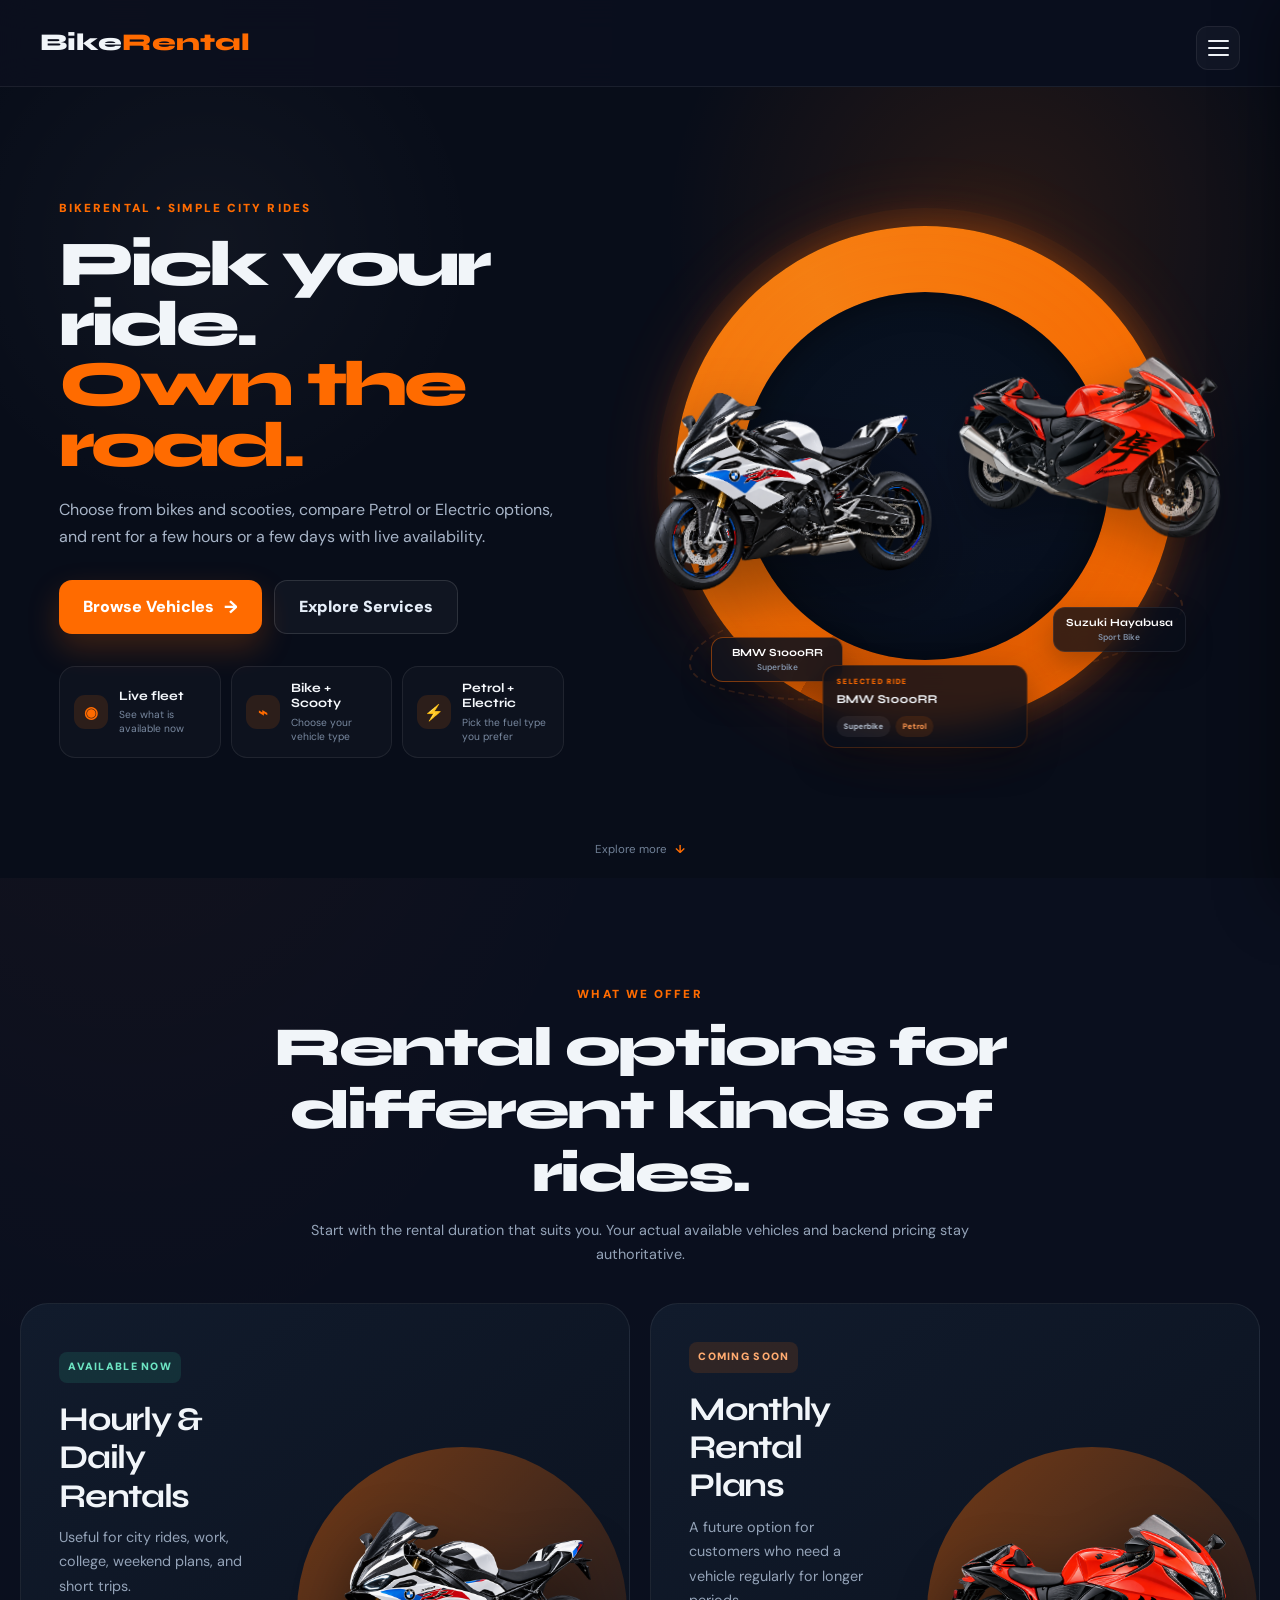
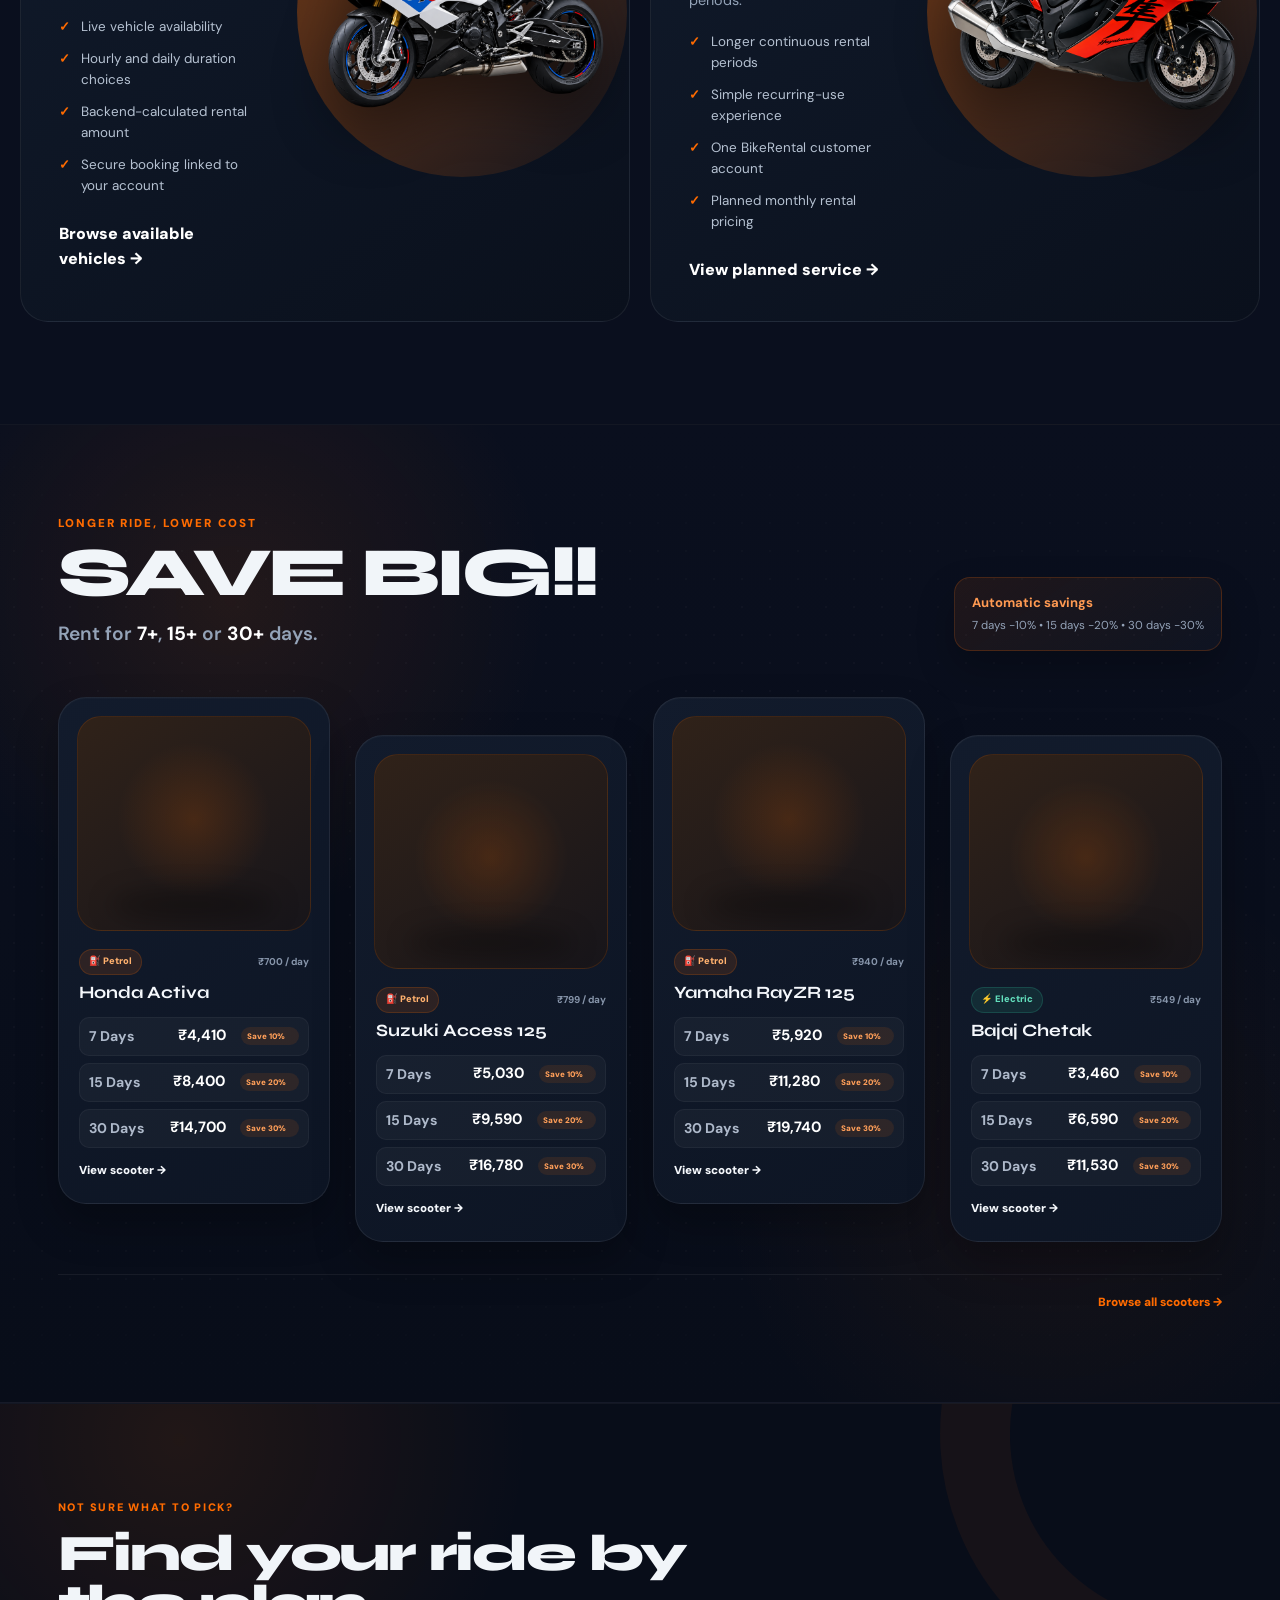
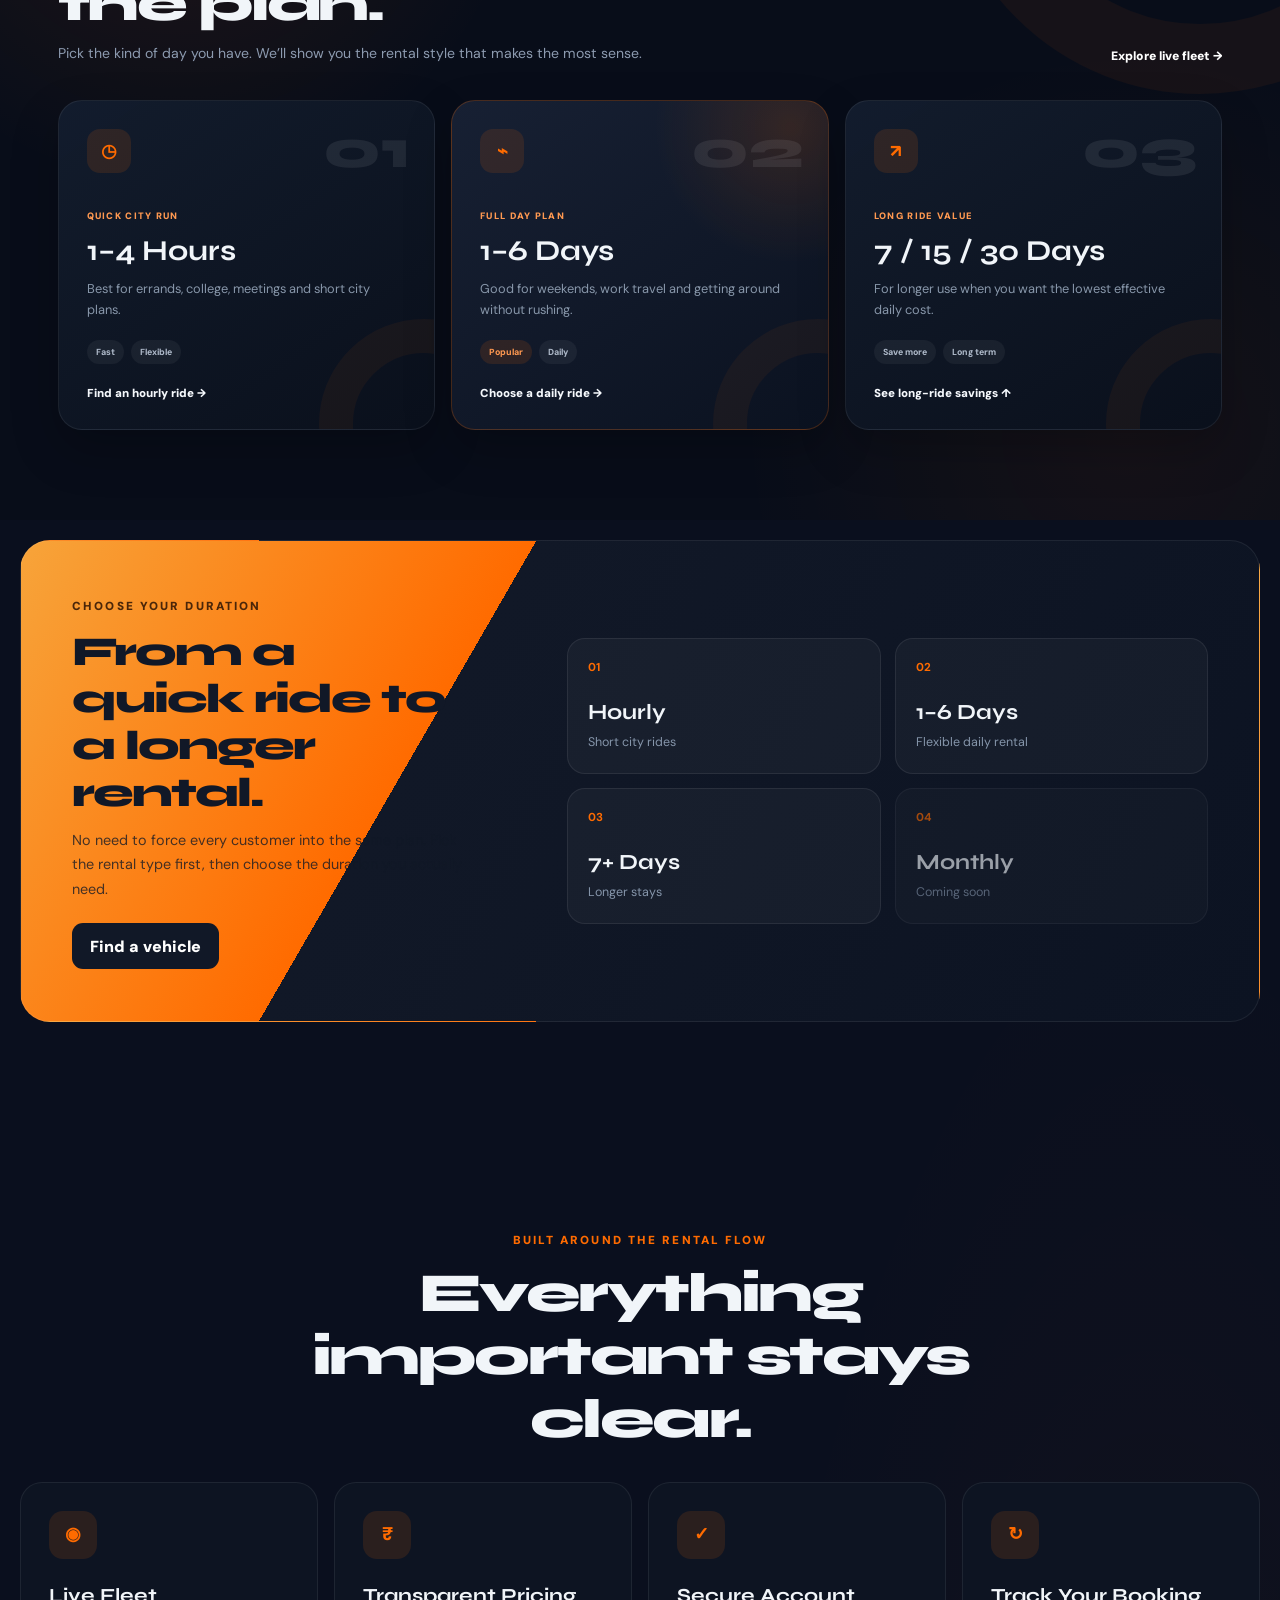
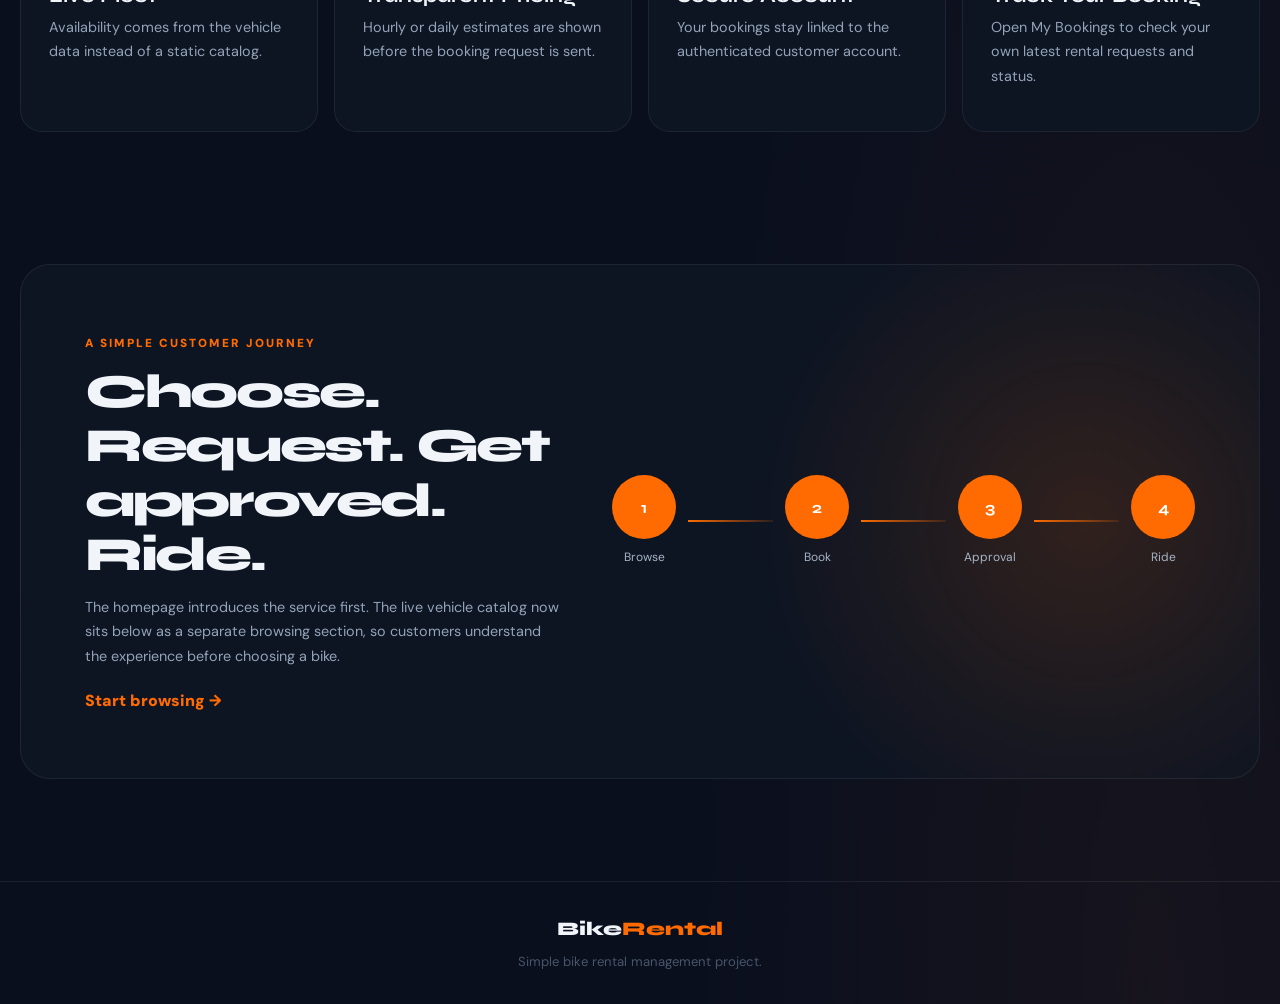
==== commit a3a9164a: "Normalize scooter cards and add ride match homepage section" ====
--- a/frontend/index.html
+++ b/frontend/index.html
@@ -302,6 +302,63 @@
 
                 <div class="long-ride-footer">
                                         <a href="vehicles.html">Browse all scooters →</a>
+                </div>
+            </div>
+        </section>
+
+
+        <!-- CREATIVE RIDE MATCH — INDEX PAGE ONLY -->
+        <section id="ride-match" class="ride-match-section">
+            <div class="ride-match-shell">
+                <div class="ride-match-heading">
+                    <div>
+                        <span>NOT SURE WHAT TO PICK?</span>
+                        <h2>Find your ride by the plan.</h2>
+                        <p>Pick the kind of day you have. We’ll show you the rental style that makes the most sense.</p>
+                    </div>
+
+                    <a href="vehicles.html" class="ride-match-main-link">Explore live fleet →</a>
+                </div>
+
+                <div class="ride-match-grid">
+                    <article class="ride-match-card">
+                        <div class="ride-match-number">01</div>
+                        <div class="ride-match-icon">◷</div>
+                        <span class="ride-match-label">QUICK CITY RUN</span>
+                        <h3>1–4 Hours</h3>
+                        <p>Best for errands, college, meetings and short city plans.</p>
+                        <div class="ride-match-tags">
+                            <span>Fast</span>
+                            <span>Flexible</span>
+                        </div>
+                        <a href="vehicles.html">Find an hourly ride →</a>
+                    </article>
+
+                    <article class="ride-match-card featured">
+                        <div class="ride-match-number">02</div>
+                        <div class="ride-match-icon">⌁</div>
+                        <span class="ride-match-label">FULL DAY PLAN</span>
+                        <h3>1–6 Days</h3>
+                        <p>Good for weekends, work travel and getting around without rushing.</p>
+                        <div class="ride-match-tags">
+                            <span>Popular</span>
+                            <span>Daily</span>
+                        </div>
+                        <a href="vehicles.html">Choose a daily ride →</a>
+                    </article>
+
+                    <article class="ride-match-card">
+                        <div class="ride-match-number">03</div>
+                        <div class="ride-match-icon">↗</div>
+                        <span class="ride-match-label">LONG RIDE VALUE</span>
+                        <h3>7 / 15 / 30 Days</h3>
+                        <p>For longer use when you want the lowest effective daily cost.</p>
+                        <div class="ride-match-tags">
+                            <span>Save more</span>
+                            <span>Long term</span>
+                        </div>
+                        <a href="#long-ride-savings">See long-ride savings ↑</a>
+                    </article>
                 </div>
             </div>
         </section>
--- a/frontend/user.css
+++ b/frontend/user.css
@@ -6991,3 +6991,336 @@
         background: rgba(255,107,0,.07);
     }
 }
+
+
+/* =========================================================
+   LONG-RIDE V17 — CONSISTENT SCOOTER IMAGE FIT
+   Goal: make every scooter sit in the card like Yamaha RayZR 125.
+========================================================= */
+
+.long-ride-image-wrap {
+    display: grid;
+    place-items: center;
+    overflow: hidden;
+    isolation: isolate;
+}
+
+.long-ride-image-wrap::after {
+    content: "";
+    position: absolute;
+    inset: 0;
+    z-index: 0;
+    border-radius: inherit;
+    background:
+        radial-gradient(circle at 50% 48%, rgba(255,107,0,.16), transparent 48%),
+        linear-gradient(145deg, #302219 0%, #17151a 100%);
+}
+
+.long-ride-image-wrap::before {
+    z-index: 1;
+}
+
+.long-ride-image-wrap img.long-ride-scooter-image {
+    position: relative !important;
+    z-index: 2 !important;
+    inset: auto !important;
+    width: 92% !important;
+    max-width: 92% !important;
+    height: 92% !important;
+    max-height: 205px !important;
+    margin: auto !important;
+    transform: none !important;
+    object-fit: contain !important;
+    object-position: center !important;
+    border-radius: 18px;
+    filter:
+        contrast(1.04)
+        saturate(1.04)
+        drop-shadow(0 18px 18px rgba(0,0,0,.34));
+}
+
+/* These source images have bright/white studio backgrounds.
+   Multiply removes the white box against our dark warm stage. */
+.long-ride-scooter-image--honda-activa,
+.long-ride-scooter-image--suzuki-access-125,
+.long-ride-scooter-image--bajaj-chetak {
+    mix-blend-mode: multiply;
+    filter:
+        brightness(1.22)
+        contrast(1.08)
+        saturate(1.06)
+        drop-shadow(0 18px 18px rgba(0,0,0,.30)) !important;
+}
+
+/* Yamaha already has the cleanest source crop; use it as the reference. */
+.long-ride-scooter-image--yamaha-rayzr-125 {
+    width: 90% !important;
+    height: 90% !important;
+    mix-blend-mode: normal;
+}
+
+/* Keep all four image stages the exact same height on desktop. */
+@media (min-width: 1051px) {
+    .long-ride-image-wrap {
+        height: 215px !important;
+    }
+
+    .long-ride-image-wrap img.long-ride-scooter-image {
+        max-height: 198px !important;
+    }
+}
+
+@media (max-width: 1050px) {
+    .long-ride-image-wrap img.long-ride-scooter-image {
+        width: 88% !important;
+        max-width: 88% !important;
+        height: 88% !important;
+    }
+}
+
+@media (max-width: 700px) {
+    .long-ride-image-wrap img.long-ride-scooter-image {
+        width: 86% !important;
+        max-width: 86% !important;
+        height: 86% !important;
+        max-height: 205px !important;
+    }
+}
+
+/* =========================================================
+   CREATIVE INDEX SECTION — RIDE MATCH
+========================================================= */
+
+.ride-match-section {
+    position: relative;
+    overflow: hidden;
+    padding: clamp(68px, 7vw, 106px) max(18px, 4.5vw);
+    background:
+        radial-gradient(circle at 14% 5%, rgba(255,107,0,.10), transparent 27%),
+        radial-gradient(circle at 88% 88%, rgba(255,107,0,.055), transparent 30%),
+        #080d19;
+    border-top: 1px solid rgba(255,255,255,.045);
+}
+
+.ride-match-section::before {
+    content: "";
+    position: absolute;
+    width: 520px;
+    height: 520px;
+    right: -180px;
+    top: -230px;
+    border-radius: 50%;
+    border: 70px solid rgba(255,107,0,.055);
+    pointer-events: none;
+}
+
+.ride-match-shell {
+    position: relative;
+    z-index: 1;
+    width: min(1380px, 100%);
+    margin: 0 auto;
+}
+
+.ride-match-heading {
+    display: flex;
+    align-items: flex-end;
+    justify-content: space-between;
+    gap: 30px;
+    margin-bottom: 34px;
+}
+
+.ride-match-heading > div > span {
+    color: var(--orange);
+    font-size: .68rem;
+    font-weight: 900;
+    letter-spacing: .16em;
+}
+
+.ride-match-heading h2 {
+    max-width: 760px;
+    margin-top: 10px;
+    font-size: clamp(2.3rem, 4vw, 4.6rem);
+    line-height: .98;
+    letter-spacing: -.045em;
+}
+
+.ride-match-heading p {
+    max-width: 670px;
+    margin-top: 13px;
+    color: #8d9bb0;
+    font-size: .88rem;
+}
+
+.ride-match-main-link {
+    flex: 0 0 auto;
+    color: #fff;
+    text-decoration: none;
+    font-size: .76rem;
+    font-weight: 900;
+}
+
+.ride-match-main-link:hover {
+    color: var(--orange);
+}
+
+.ride-match-grid {
+    display: grid;
+    grid-template-columns: repeat(3, minmax(0, 1fr));
+    gap: 16px;
+}
+
+.ride-match-card {
+    position: relative;
+    min-height: 330px;
+    padding: 28px;
+    overflow: hidden;
+    border: 1px solid rgba(255,255,255,.07);
+    border-radius: 24px;
+    background:
+        linear-gradient(145deg, rgba(19,29,46,.96), rgba(10,16,28,.98));
+    box-shadow: 0 20px 48px rgba(0,0,0,.22);
+    transition:
+        transform .34s cubic-bezier(.16,1,.3,1),
+        border-color .28s ease,
+        box-shadow .28s ease;
+}
+
+.ride-match-card::before {
+    content: "";
+    position: absolute;
+    width: 210px;
+    height: 210px;
+    right: -95px;
+    bottom: -100px;
+    border-radius: 50%;
+    border: 34px solid rgba(255,107,0,.055);
+}
+
+.ride-match-card:hover {
+    transform: translateY(-7px);
+    border-color: rgba(255,107,0,.28);
+    box-shadow: 0 28px 58px rgba(0,0,0,.30);
+}
+
+.ride-match-card.featured {
+    border-color: rgba(255,107,0,.23);
+    background:
+        radial-gradient(circle at 90% 8%, rgba(255,107,0,.14), transparent 30%),
+        linear-gradient(145deg, #172033, #0b1220);
+}
+
+.ride-match-number {
+    position: absolute;
+    top: 22px;
+    right: 24px;
+    color: rgba(255,255,255,.08);
+    font-family: var(--font-display);
+    font-size: 3.4rem;
+    font-weight: 800;
+    line-height: 1;
+}
+
+.ride-match-icon {
+    width: 44px;
+    height: 44px;
+    display: grid;
+    place-items: center;
+    margin-bottom: 28px;
+    border-radius: 13px;
+    background: rgba(255,107,0,.12);
+    color: var(--orange);
+    font-size: 1.1rem;
+    font-weight: 900;
+}
+
+.ride-match-label {
+    color: #ff9951;
+    font-size: .58rem;
+    font-weight: 900;
+    letter-spacing: .14em;
+}
+
+.ride-match-card h3 {
+    margin-top: 7px;
+    font-size: clamp(1.55rem, 2.25vw, 2.35rem);
+}
+
+.ride-match-card p {
+    max-width: 410px;
+    margin-top: 11px;
+    color: #8897aa;
+    font-size: .8rem;
+    line-height: 1.65;
+}
+
+.ride-match-tags {
+    display: flex;
+    flex-wrap: wrap;
+    gap: 7px;
+    margin-top: 20px;
+}
+
+.ride-match-tags span {
+    padding: 5px 9px;
+    border-radius: 999px;
+    background: rgba(255,255,255,.05);
+    color: #aeb9c9;
+    font-size: .55rem;
+    font-weight: 800;
+}
+
+.ride-match-card.featured .ride-match-tags span:first-child {
+    background: rgba(255,107,0,.12);
+    color: #ff9951;
+}
+
+.ride-match-card > a {
+    position: absolute;
+    left: 28px;
+    bottom: 26px;
+    color: #f5f8fc;
+    text-decoration: none;
+    font-size: .72rem;
+    font-weight: 900;
+}
+
+.ride-match-card > a:hover {
+    color: var(--orange);
+}
+
+@media (max-width: 900px) {
+    .ride-match-grid {
+        grid-template-columns: 1fr;
+    }
+
+    .ride-match-card {
+        min-height: 285px;
+    }
+}
+
+@media (max-width: 700px) {
+    .ride-match-section {
+        padding: 54px 14px;
+    }
+
+    .ride-match-heading {
+        align-items: flex-start;
+        flex-direction: column;
+        margin-bottom: 24px;
+    }
+
+    .ride-match-main-link {
+        display: none;
+    }
+
+    .ride-match-card {
+        min-height: 270px;
+        padding: 22px;
+        border-radius: 20px;
+    }
+
+    .ride-match-card > a {
+        left: 22px;
+        bottom: 22px;
+    }
+}
